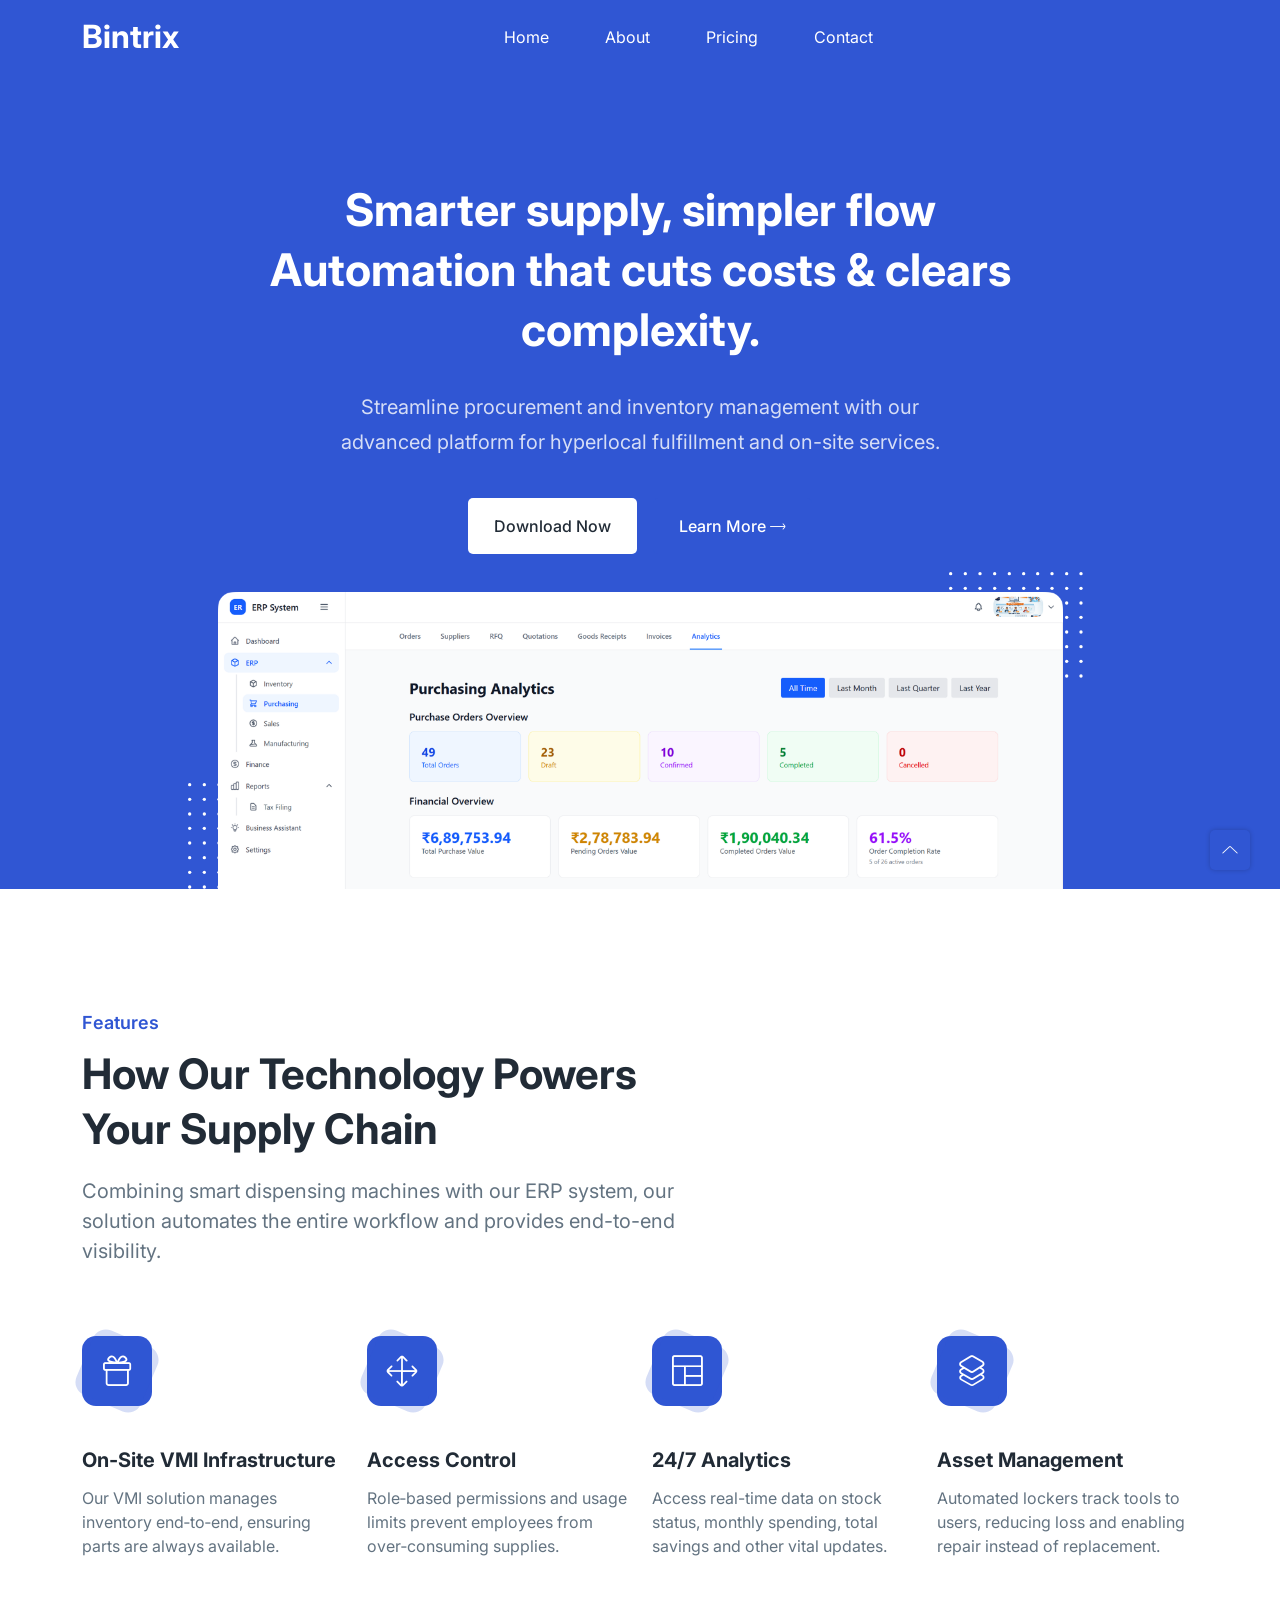
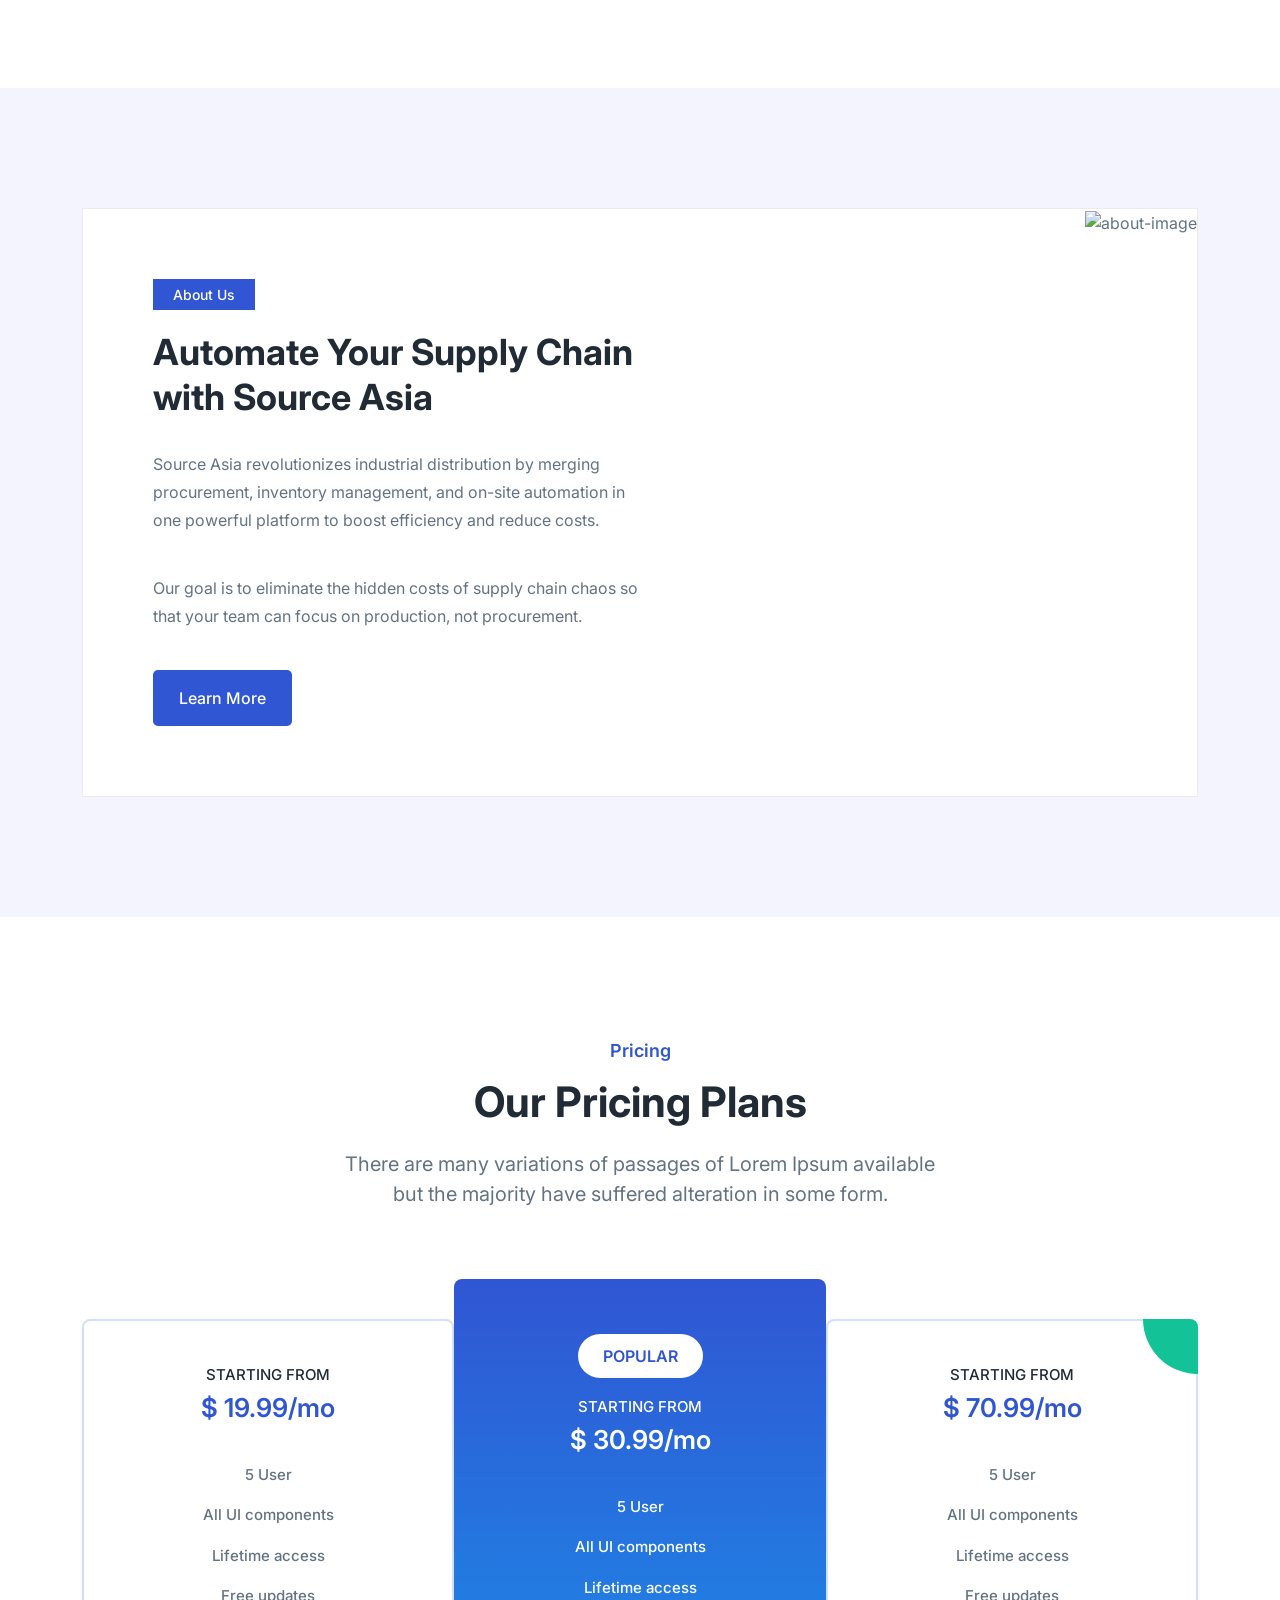
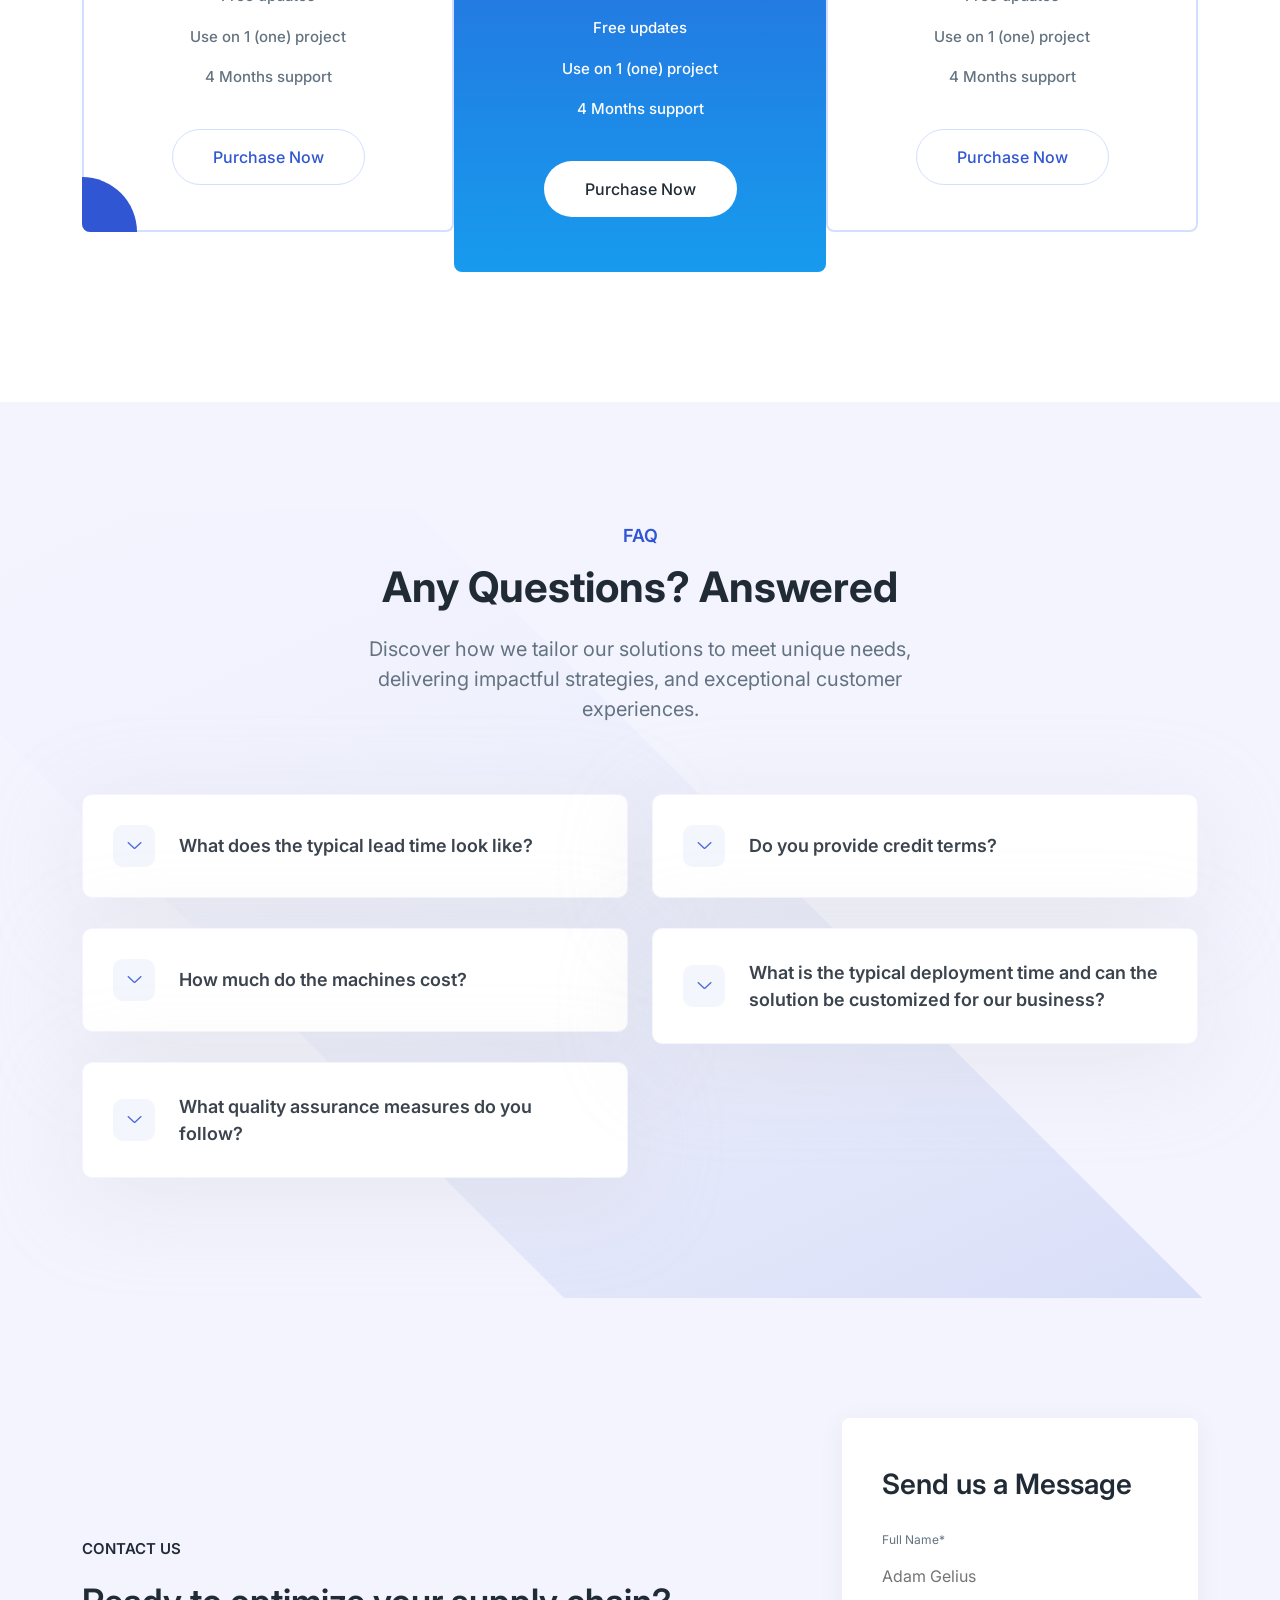
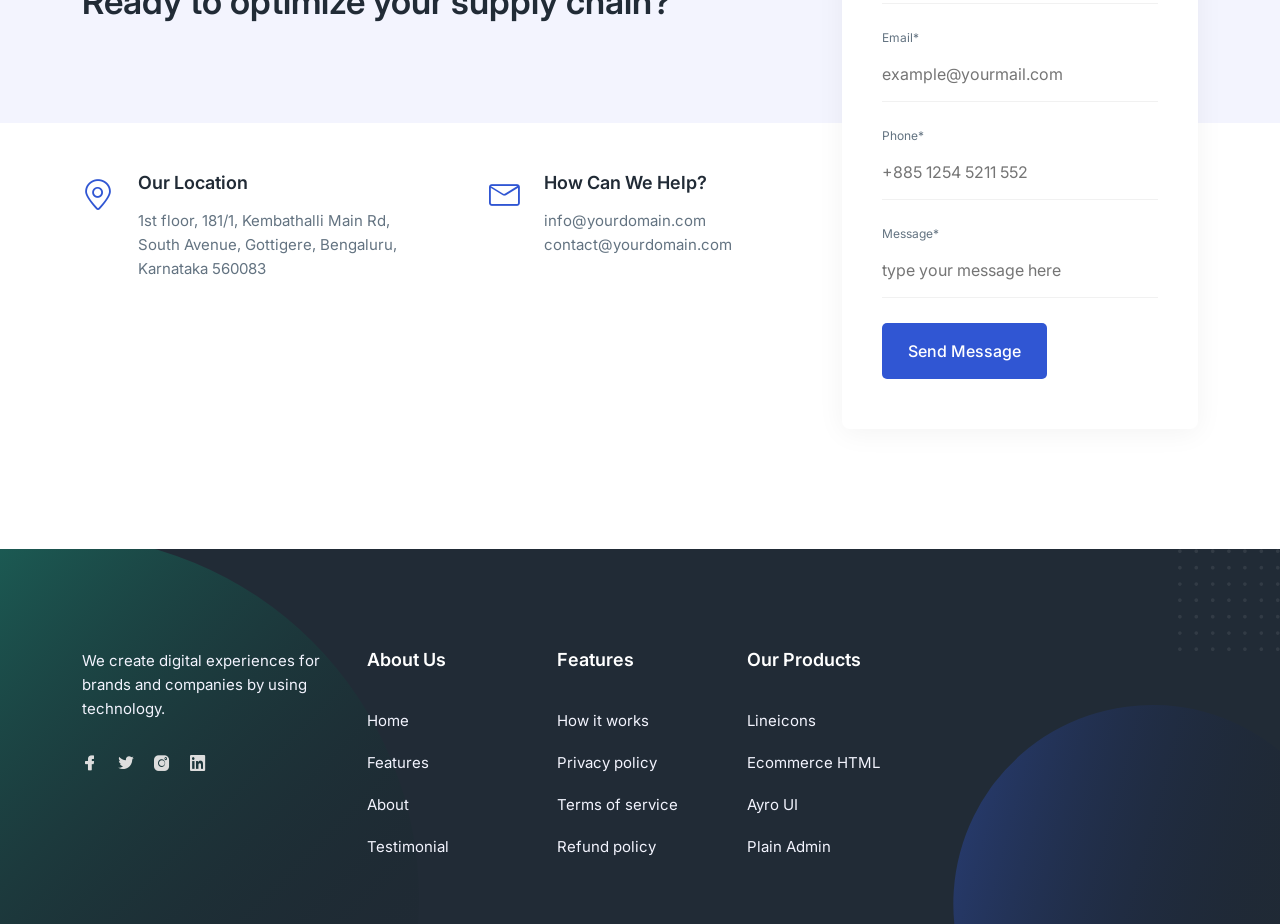
==== index.html @ ea7673f4 "update index.js" ====
<!-- =========

	Template Name: Play
	Author: UIdeck
	Author URI: https://uideck.com/
	Support: https://uideck.com/support/
	Version: 1.1

========== -->

<!DOCTYPE html>
<html lang="en">
  <head>
    <meta charset="UTF-8" />
    <meta name="viewport" content="width=device-width, initial-scale=1.0" />
    <title>Bintrix</title>

    <!-- Primary Meta Tags -->
<meta name="title" content="Bintrix - ERP solution">
<meta name="description" content="source asia ERP solution">

<!-- Open Graph / Facebook -->
<!-- <meta property="og:type" content="website">
<meta property="og:url" content="https://uideck.com/play/">
<meta property="og:title" content="Play - Free Open Source HTML Bootstrap Template by UIdeck">
<meta property="og:description" content="Play - Free Open Source HTML Bootstrap Template by UIdeck Team">
<meta property="og:image" content="https://uideck.com/wp-content/uploads/2021/09/play-meta-bs.jpg"> -->

<!-- Twitter -->
<!-- <meta property="twitter:card" content="summary_large_image">
<meta property="twitter:url" content="https://uideck.com/play/">
<meta property="twitter:title" content="Play - Free Open Source HTML Bootstrap Template by UIdeck">
<meta property="twitter:description" content="Play - Free Open Source HTML Bootstrap Template by UIdeck Team">
<meta property="twitter:image" content="https://uideck.com/wp-content/uploads/2021/09/play-meta-bs.jpg"> -->

    <!--====== Favicon Icon ======-->
    <link
      rel="shortcut icon"
      href="assets/images/favicon.svg"
      type="image/svg"
    />

    <!-- ===== All CSS files ===== -->
    <link rel="stylesheet" href="assets/css/bootstrap.min.css" />
    <link rel="stylesheet" href="assets/css/animate.css" />
    <link rel="stylesheet" href="assets/css/lineicons.css" />
    <link rel="stylesheet" href="assets/css/ud-styles.css" />
  </head>
  <body>
    <!-- ====== Header Start ====== -->
    <header class="ud-header">
      <div class="container">
        <div class="row">
          <div class="col-lg-12">
            <nav class="navbar navbar-expand-lg">
              <!-- <a class="navbar-brand" href="index.html"> -->
                <!-- <img src="assets/images/logo/logo.svg" alt="Logo" /> -->
                 <p class="" style="color:white; font-weight: bolder; font-size:xx-large;">
                   Bintrix
                 </p>
              <!-- </a> -->
              <button class="navbar-toggler">
                <span class="toggler-icon"> </span>
                <span class="toggler-icon"> </span>
                <span class="toggler-icon"> </span>
              </button>

              <div class="navbar-collapse">
                <ul id="nav" class="navbar-nav mx-auto">
                  <li class="nav-item">
                    <a class="ud-menu-scroll" href="#home">Home</a>
                  </li>

                  <li class="nav-item">
                    <a class="ud-menu-scroll" href="#about">About</a>
                  </li>
                  <li class="nav-item">
                    <a class="ud-menu-scroll" href="#pricing">Pricing</a>
                  </li>
                  <!-- <li class="nav-item">
                    <a class="ud-menu-scroll" href="#team">Team</a>
                  </li> -->
                  <li class="nav-item">
                    <a class="ud-menu-scroll" href="#contact">Contact</a>
                  </li>
                  <!-- <li class="nav-item nav-item-has-children">
                    <a href="javascript:void(0)"> Pages </a>
                    <ul class="ud-submenu">
                      <li class="ud-submenu-item">
                        <a href="about.html" class="ud-submenu-link">
                          About Page
                        </a>
                      </li>
                      <li class="ud-submenu-item">
                        <a href="pricing.html" class="ud-submenu-link">
                          Pricing Page
                        </a>
                      </li>
                      <li class="ud-submenu-item">
                        <a href="contact.html" class="ud-submenu-link">
                          Contact Page
                        </a>
                      </li>
                      <li class="ud-submenu-item">
                        <a href="blog.html" class="ud-submenu-link">
                          Blog Grid Page
                        </a>
                      </li>
                      <li class="ud-submenu-item">
                        <a href="blog-details.html" class="ud-submenu-link">
                          Blog Details Page
                        </a>
                      </li>
                      <li class="ud-submenu-item">
                        <a href="login.html" class="ud-submenu-link">
                          Sign In Page
                        </a>
                      </li>
                      <li class="ud-submenu-item">
                        <a href="404.html" class="ud-submenu-link">404 Page</a>
                      </li>
                    </ul>
                  </li> -->
                </ul>
              </div>

              <!-- <div class="navbar-btn d-none d-sm-inline-block">
                <a href="login.html" class="ud-main-btn ud-login-btn">
                  Sign In
                </a>
                <a class="ud-main-btn ud-white-btn" href="javascript:void(0)">
                  Sign Up
                </a>
              </div> -->
            </nav>
          </div>
        </div>
      </div>
    </header>
    <!-- ====== Header End ====== -->

    <!-- ====== Hero Start ====== -->
    <section class="ud-hero" id="home">
      <div class="container">
        <div class="row">
          <div class="col-lg-12">
            <div class="ud-hero-content wow fadeInUp" data-wow-delay=".2s">
              <h1 class="ud-hero-title">
                Smarter supply, simpler flow
Automation that cuts costs & clears complexity.
              </h1>
              <p class="ud-hero-desc">
                Streamline procurement and inventory management with  our advanced platform for hyperlocal fulfillment and on-site services.
              </p>
              <ul class="ud-hero-buttons">
                <li>
                  <a href="https://links.uideck.com/play-bootstrap-download" rel="nofollow noopener" target="_blank" class="ud-main-btn ud-white-btn">
                    Download Now
                  </a>
                </li>
                <li>
                  <a href="https://github.com/uideck/play-bootstrap" rel="nofollow noopener" target="_blank" class="ud-main-btn ud-link-btn">
                    Learn More <i class="lni lni-arrow-right"></i>
                  </a>
                </li>
              </ul>
            </div>
            <!-- <div
              class="ud-hero-brands-wrapper wow fadeInUp"
              data-wow-delay=".3s"
            >
              <img src="assets/images/hero/brand.svg" alt="brand" />
            </div> -->
            <div class="ud-hero-image wow fadeInUp" data-wow-delay=".25s">
              <img src="assets/images/hero/erp-hero.png" alt="hero-image" />
              <img
                src="assets/images/hero/dotted-shape.svg"
                alt="shape"
                class="shape shape-1"
              />
              <img
                src="assets/images/hero/dotted-shape.svg"
                alt="shape"
                class="shape shape-2"
              />
            </div>
          </div>
        </div>
      </div>
    </section>
    <!-- ====== Hero End ====== -->

    <!-- ====== Features Start ====== -->
    <section id="features" class="ud-features">
      <div class="container">
        <div class="row">
          <div class="col-lg-12">
            <div class="ud-section-title">
              <span>Features</span>
              <h2>How Our Technology Powers Your Supply Chain</h2>
              <p>
                Combining smart dispensing machines with our ERP system, our solution  automates the entire workflow  and provides end-to-end visibility.
              </p>
            </div>
          </div>
        </div>
        <div class="row">
          <div class="col-xl-3 col-lg-3 col-sm-6">
            <div class="ud-single-feature wow fadeInUp" data-wow-delay=".1s">
              <div class="ud-feature-icon">
                <i class="lni lni-gift"></i>
              </div>
              <div class="ud-feature-content">
                <h3 class="ud-feature-title">On-Site VMI Infrastructure  </h3>
                <p class="ud-feature-desc">
                  Our VMI solution manages inventory end‑to‑end, ensuring parts are always available.
                </p>
                <!-- <a href="javascript:void(0)" class="ud-feature-link">
                  Learn More
                </a> -->
              </div>
            </div>
          </div>
          <div class="col-xl-3 col-lg-3 col-sm-6">
            <div class="ud-single-feature wow fadeInUp" data-wow-delay=".15s">
              <div class="ud-feature-icon">
                <i class="lni lni-move"></i>
              </div>
              <div class="ud-feature-content">
                <h3 class="ud-feature-title">Access Control</h3>
                <p class="ud-feature-desc">
                 Role‑based permissions and usage limits prevent employees from over‑consuming supplies.
                </p>
                <!-- <a href="javascript:void(0)" class="ud-feature-link">
                  Learn More
                </a> -->
              </div>
            </div>
          </div>
          <div class="col-xl-3 col-lg-3 col-sm-6">
            <div class="ud-single-feature wow fadeInUp" data-wow-delay=".2s">
              <div class="ud-feature-icon">
                <i class="lni lni-layout"></i>
              </div>
              <div class="ud-feature-content">
                <h3 class="ud-feature-title">24/7 Analytics</h3>
                <p class="ud-feature-desc">
                  Access real-time data on stock status, monthly spending, total savings and other vital updates.
                </p>
                <!-- <a href="javascript:void(0)" class="ud-feature-link">
                  Learn More
                </a> -->
              </div>
            </div>
          </div>
          <div class="col-xl-3 col-lg-3 col-sm-6">
            <div class="ud-single-feature wow fadeInUp" data-wow-delay=".25s">
              <div class="ud-feature-icon">
                <i class="lni lni-layers"></i>
              </div>
              <div class="ud-feature-content">
                <h3 class="ud-feature-title">Asset Management</h3>
                <p class="ud-feature-desc">
                  Automated lockers track tools to users, reducing loss and enabling repair instead of replacement.
                </p>
                <!-- <a href="javascript:void(0)" class="ud-feature-link">
                  Learn More
                </a> -->
              </div>
            </div>
          </div>
        </div>
      </div>
    </section>
    <!-- ====== Features End ====== -->

    <!-- ====== About Start ====== -->
    <section id="about" class="ud-about">
      <div class="container">
        <div class="ud-about-wrapper wow fadeInUp" data-wow-delay=".2s">
          <div class="ud-about-content-wrapper">
            <div class="ud-about-content">
              <span class="tag">About Us</span>
              <h2>Automate Your Supply Chain with Source Asia</h2>
              <p>
  Source Asia revolutionizes industrial distribution by merging procurement, inventory management, and on-site automation in one powerful platform to boost efficiency and reduce costs.
              </p>

              <p>
           Our goal is to eliminate the hidden costs of supply chain chaos so that your team can focus on production, not procurement.
              </p>
              <a href="javascript:void(0)" class="ud-main-btn">Learn More</a>
            </div>
          </div>
          <div class="ud-about-image">
            <img src="assets/images/about/about-image.svg" alt="about-image" />
          </div>
        </div>
      </div>
    </section>
    <!-- ====== About End ====== -->

    <!-- ====== Pricing Start ====== -->
    <section id="pricing" class="ud-pricing">
      <div class="container">
        <div class="row">
          <div class="col-lg-12">
            <div class="ud-section-title mx-auto text-center">
              <span>Pricing</span>
              <h2>Our Pricing Plans</h2>
              <p>
                There are many variations of passages of Lorem Ipsum available
                but the majority have suffered alteration in some form.
              </p>
            </div>
          </div>
        </div>

        <div class="row g-0 align-items-center justify-content-center">
          <div class="col-lg-4 col-md-6 col-sm-10">
            <div
              class="ud-single-pricing first-item wow fadeInUp"
              data-wow-delay=".15s"
            >
              <div class="ud-pricing-header">
                <h3>STARTING FROM</h3>
                <h4>$ 19.99/mo</h4>
              </div>
              <div class="ud-pricing-body">
                <ul>
                  <li>5 User</li>
                  <li>All UI components</li>
                  <li>Lifetime access</li>
                  <li>Free updates</li>
                  <li>Use on 1 (one) project</li>
                  <li>4 Months support</li>
                </ul>
              </div>
              <div class="ud-pricing-footer">
                <a href="javascript:void(0)" class="ud-main-btn ud-border-btn">
                  Purchase Now
                </a>
              </div>
            </div>
          </div>
          <div class="col-lg-4 col-md-6 col-sm-10">
            <div
              class="ud-single-pricing active wow fadeInUp"
              data-wow-delay=".1s"
            >
              <span class="ud-popular-tag">POPULAR</span>
              <div class="ud-pricing-header">
                <h3>STARTING FROM</h3>
                <h4>$ 30.99/mo</h4>
              </div>
              <div class="ud-pricing-body">
                <ul>
                  <li>5 User</li>
                  <li>All UI components</li>
                  <li>Lifetime access</li>
                  <li>Free updates</li>
                  <li>Use on 1 (one) project</li>
                  <li>4 Months support</li>
                </ul>
              </div>
              <div class="ud-pricing-footer">
                <a href="javascript:void(0)" class="ud-main-btn ud-white-btn">
                  Purchase Now
                </a>
              </div>
            </div>
          </div>
          <div class="col-lg-4 col-md-6 col-sm-10">
            <div
              class="ud-single-pricing last-item wow fadeInUp"
              data-wow-delay=".15s"
            >
              <div class="ud-pricing-header">
                <h3>STARTING FROM</h3>
                <h4>$ 70.99/mo</h4>
              </div>
              <div class="ud-pricing-body">
                <ul>
                  <li>5 User</li>
                  <li>All UI components</li>
                  <li>Lifetime access</li>
                  <li>Free updates</li>
                  <li>Use on 1 (one) project</li>
                  <li>4 Months support</li>
                </ul>
              </div>
              <div class="ud-pricing-footer">
                <a href="javascript:void(0)" class="ud-main-btn ud-border-btn">
                  Purchase Now
                </a>
              </div>
            </div>
          </div>
        </div>
      </div>
    </section>
    <!-- ====== Pricing End ====== -->

    <!-- ====== FAQ Start ====== -->
    <section id="faq" class="ud-faq">
      <div class="shape">
        <img src="assets/images/faq/shape.svg" alt="shape" />
      </div>
      <div class="container">
        <div class="row">
          <div class="col-lg-12">
            <div class="ud-section-title text-center mx-auto">
              <span>FAQ</span>
              <h2>Any Questions? Answered</h2>
              <p>
                Discover how we tailor our solutions to meet unique needs, delivering impactful strategies, and exceptional customer experiences.
              </p>
            </div>
          </div>
        </div>

        <div class="row">
          <div class="col-lg-6">
            <div class="ud-single-faq wow fadeInUp" data-wow-delay=".1s">
              <div class="accordion">
                <button
                  class="ud-faq-btn collapsed"
                  data-bs-toggle="collapse"
                  data-bs-target="#collapseOne"
                >
                  <span class="icon flex-shrink-0">
                    <i class="lni lni-chevron-down"></i>
                  </span>
                  <span>What does the typical lead time look like?</span>
                </button>
                <div id="collapseOne" class="accordion-collapse collapse">
                  <div class="ud-faq-body">
                    Lorem Ipsum is simply dummy text of the printing and
                    typesetting industry. Lorem Ipsum has been the industry's
                    standard dummy text ever since the 1500s, when an unknown
                    printer took a galley of type and scrambled it to make a
                    type specimen book.
                  </div>
                </div>
              </div>
            </div>
            <div class="ud-single-faq wow fadeInUp" data-wow-delay=".15s">
              <div class="accordion">
                <button
                  class="ud-faq-btn collapsed"
                  data-bs-toggle="collapse"
                  data-bs-target="#collapseTwo"
                >
                  <span class="icon flex-shrink-0">
                    <i class="lni lni-chevron-down"></i>
                  </span>
                  <span>How much do the machines cost?</span>
                </button>
                <div id="collapseTwo" class="accordion-collapse collapse">
                  <div class="ud-faq-body">
                    Lorem Ipsum is simply dummy text of the printing and
                    typesetting industry. Lorem Ipsum has been the industry's
                    standard dummy text ever since the 1500s, when an unknown
                    printer took a galley of type and scrambled it to make a
                    type specimen book.
                  </div>
                </div>
              </div>
            </div>
            <div class="ud-single-faq wow fadeInUp" data-wow-delay=".2s">
              <div class="accordion">
                <button
                  class="ud-faq-btn collapsed"
                  data-bs-toggle="collapse"
                  data-bs-target="#collapseThree"
                >
                  <span class="icon flex-shrink-0">
                    <i class="lni lni-chevron-down"></i>
                  </span>
                  <span>What quality assurance measures do you follow?</span>
                </button>
                <div id="collapseThree" class="accordion-collapse collapse">
                  <div class="ud-faq-body">
                    Lorem Ipsum is simply dummy text of the printing and
                    typesetting industry. Lorem Ipsum has been the industry's
                    standard dummy text ever since the 1500s, when an unknown
                    printer took a galley of type and scrambled it to make a
                    type specimen book.
                  </div>
                </div>
              </div>
            </div>
          </div>
          <div class="col-lg-6">
            <div class="ud-single-faq wow fadeInUp" data-wow-delay=".1s">
              <div class="accordion">
                <button
                  class="ud-faq-btn collapsed"
                  data-bs-toggle="collapse"
                  data-bs-target="#collapseFour"
                >
                  <span class="icon flex-shrink-0">
                    <i class="lni lni-chevron-down"></i>
                  </span>
                  <span>Do you provide credit terms?</span>
                </button>
                <div id="collapseFour" class="accordion-collapse collapse">
                  <div class="ud-faq-body">
                    Lorem Ipsum is simply dummy text of the printing and
                    typesetting industry. Lorem Ipsum has been the industry's
                    standard dummy text ever since the 1500s, when an unknown
                    printer took a galley of type and scrambled it to make a
                    type specimen book.
                  </div>
                </div>
              </div>
            </div>
            <div class="ud-single-faq wow fadeInUp" data-wow-delay=".15s">
              <div class="accordion">
                <button
                  class="ud-faq-btn collapsed"
                  data-bs-toggle="collapse"
                  data-bs-target="#collapseFive"
                >
                  <span class="icon flex-shrink-0">
                    <i class="lni lni-chevron-down"></i>
                  </span>
                  <span>What is the typical deployment time and can the solution be customized for our business?</span>
                </button>
                <div id="collapseFive" class="accordion-collapse collapse">
                  <div class="ud-faq-body">
                    Lorem Ipsum is simply dummy text of the printing and
                    typesetting industry. Lorem Ipsum has been the industry's
                    standard dummy text ever since the 1500s, when an unknown
                    printer took a galley of type and scrambled it to make a
                    type specimen book.
                  </div>
                </div>
              </div>
            </div>
            <!-- <div class="ud-single-faq wow fadeInUp" data-wow-delay=".2s">
              <div class="accordion">
                <button
                  class="ud-faq-btn collapsed"
                  data-bs-toggle="collapse"
                  data-bs-target="#collapseSix"
                >
                  <span class="icon flex-shrink-0">
                    <i class="lni lni-chevron-down"></i>
                  </span>
                  <span>Where and how to host this template?</span>
                </button>
                <div id="collapseSix" class="accordion-collapse collapse">
                  <div class="ud-faq-body">
                    Lorem Ipsum is simply dummy text of the printing and
                    typesetting industry. Lorem Ipsum has been the industry's
                    standard dummy text ever since the 1500s, when an unknown
                    printer took a galley of type and scrambled it to make a
                    type specimen book.
                  </div>
                </div>
              </div>
            </div> -->
          </div>
        </div>
      </div>
    </section>
    <!-- ====== FAQ End ====== -->

    <!-- ====== Testimonials Start ====== -->
    <!-- <section id="testimonials" class="ud-testimonials">
      <div class="container">
        <div class="row">
          <div class="col-lg-12">
            <div class="ud-section-title mx-auto text-center">
              <span>Testimonials</span>
              <h2>What our Customers Says</h2>
              <p>
                There are many variations of passages of Lorem Ipsum available
                but the majority have suffered alteration in some form.
              </p>
            </div>
          </div>
        </div>

        <div class="row">
          <div class="col-lg-4 col-md-6">
            <div
              class="ud-single-testimonial wow fadeInUp"
              data-wow-delay=".1s"
            >
              <div class="ud-testimonial-ratings">
                <i class="lni lni-star-filled"></i>
                <i class="lni lni-star-filled"></i>
                <i class="lni lni-star-filled"></i>
                <i class="lni lni-star-filled"></i>
                <i class="lni lni-star-filled"></i>
              </div>
              <div class="ud-testimonial-content">
                <p>
                  “Our members are so impressed. It's intuitive. It's clean.
                  It's distraction free. If you're building a community.
                </p>
              </div>
              <div class="ud-testimonial-info">
                <div class="ud-testimonial-image">
                  <img
                    src="assets/images/testimonials/author-01.png"
                    alt="author"
                  />
                </div>
                <div class="ud-testimonial-meta">
                  <h4>Sabo Masties</h4>
                  <p>Founder @UIdeck</p>
                </div>
              </div>
            </div>
          </div>
          <div class="col-lg-4 col-md-6">
            <div
              class="ud-single-testimonial wow fadeInUp"
              data-wow-delay=".15s"
            >
              <div class="ud-testimonial-ratings">
                <i class="lni lni-star-filled"></i>
                <i class="lni lni-star-filled"></i>
                <i class="lni lni-star-filled"></i>
                <i class="lni lni-star-filled"></i>
                <i class="lni lni-star-filled"></i>
              </div>
              <div class="ud-testimonial-content">
                <p>
                  “Our members are so impressed. It's intuitive. It's clean.
                  It's distraction free. If you're building a community.
                </p>
              </div>
              <div class="ud-testimonial-info">
                <div class="ud-testimonial-image">
                  <img
                    src="assets/images/testimonials/author-02.png"
                    alt="author"
                  />
                </div>
                <div class="ud-testimonial-meta">
                  <h4>Margin Gesmu</h4>
                  <p>Founder @Lineicons</p>
                </div>
              </div>
            </div>
          </div>
          <div class="col-lg-4 col-md-6">
            <div
              class="ud-single-testimonial wow fadeInUp"
              data-wow-delay=".2s"
            >
              <div class="ud-testimonial-ratings">
                <i class="lni lni-star-filled"></i>
                <i class="lni lni-star-filled"></i>
                <i class="lni lni-star-filled"></i>
                <i class="lni lni-star-filled"></i>
                <i class="lni lni-star-filled"></i>
              </div>
              <div class="ud-testimonial-content">
                <p>
                  “Our members are so impressed. It's intuitive. It's clean.
                  It's distraction free. If you're building a community.
                </p>
              </div>
              <div class="ud-testimonial-info">
                <div class="ud-testimonial-image">
                  <img
                    src="assets/images/testimonials/author-03.png"
                    alt="author"
                  />
                </div>
                <div class="ud-testimonial-meta">
                  <h4>William Smith</h4>
                  <p>Founder @GrayGrids</p>
                </div>
              </div>
            </div>
          </div>
        </div>
        <div class="row">
          <div class="col-lg-12">
            <div class="ud-brands wow fadeInUp" data-wow-delay=".2s">
              <div class="ud-title">
                <h6>Trusted and Used by</h6>
              </div>
              <div class="ud-brands-logo">
                <div class="ud-single-logo">
                  <img src="assets/images/brands/ayroui.svg" alt="ayroui" />
                </div>
                <div class="ud-single-logo">
                  <img src="assets/images/brands/uideck.svg" alt="uideck" />
                </div>
                <div class="ud-single-logo">
                  <img
                    src="assets/images/brands/graygrids.svg"
                    alt="graygrids"
                  />
                </div>
                <div class="ud-single-logo">
                  <img
                    src="assets/images/brands/lineicons.svg"
                    alt="lineicons"
                  />
                </div>
                <div class="ud-single-logo">
                  <img
                    src="assets/images/brands/ecommerce-html.svg"
                    alt="ecommerce-html"
                  />
                </div>
              </div>
            </div>
          </div>
        </div>
      </div>
    </section> -->
    <!-- ====== Testimonials End ====== -->

    <!-- ====== Team Start ====== -->
    <!-- <section id="team" class="ud-team">
      <div class="container">
        <div class="row">
          <div class="col-lg-12">
            <div class="ud-section-title mx-auto text-center">
              <span>Our Team</span>
              <h2>Meet The Team</h2>
              <p>
                There are many variations of passages of Lorem Ipsum available
                but the majority have suffered alteration in some form.
              </p>
            </div>
          </div>
        </div>

        <div class="row">
          <div class="col-xl-3 col-lg-3 col-sm-6">
            <div class="ud-single-team wow fadeInUp" data-wow-delay=".1s">
              <div class="ud-team-image-wrapper">
                <div class="ud-team-image">
                  <img src="assets/images/team/team-01.png" alt="team" />
                </div>

                <img
                  src="assets/images/team/dotted-shape.svg"
                  alt="shape"
                  class="shape shape-1"
                />
                <img
                  src="assets/images/team/shape-2.svg"
                  alt="shape"
                  class="shape shape-2"
                />
              </div>
              <div class="ud-team-info">
                <h5>Adveen Desuza</h5>
                <h6>UI Designer</h6>
              </div>
              <ul class="ud-team-socials">
                <li>
                  <a href="https://twitter.com/MusharofChy">
                    <i class="lni lni-facebook-filled"></i>
                  </a>
                </li>
                <li>
                  <a href="https://twitter.com/MusharofChy">
                    <i class="lni lni-twitter-filled"></i>
                  </a>
                </li>
                <li>
                  <a href="https://twitter.com/MusharofChy">
                    <i class="lni lni-instagram-filled"></i>
                  </a>
                </li>
              </ul>
            </div>
          </div>
          <div class="col-xl-3 col-lg-3 col-sm-6">
            <div class="ud-single-team wow fadeInUp" data-wow-delay=".15s">
              <div class="ud-team-image-wrapper">
                <div class="ud-team-image">
                  <img src="assets/images/team/team-02.png" alt="team" />
                </div>

                <img
                  src="assets/images/team/dotted-shape.svg"
                  alt="shape"
                  class="shape shape-1"
                />
                <img
                  src="assets/images/team/shape-2.svg"
                  alt="shape"
                  class="shape shape-2"
                />
              </div>
              <div class="ud-team-info">
                <h5>Jezmin uniya</h5>
                <h6>Product Designer</h6>
              </div>
              <ul class="ud-team-socials">
                <li>
                  <a href="https://twitter.com/MusharofChy">
                    <i class="lni lni-facebook-filled"></i>
                  </a>
                </li>
                <li>
                  <a href="https://twitter.com/MusharofChy">
                    <i class="lni lni-twitter-filled"></i>
                  </a>
                </li>
                <li>
                  <a href="https://twitter.com/MusharofChy">
                    <i class="lni lni-instagram-filled"></i>
                  </a>
                </li>
              </ul>
            </div>
          </div>
          <div class="col-xl-3 col-lg-3 col-sm-6">
            <div class="ud-single-team wow fadeInUp" data-wow-delay=".2s">
              <div class="ud-team-image-wrapper">
                <div class="ud-team-image">
                  <img src="assets/images/team/team-03.png" alt="team" />
                </div>

                <img
                  src="assets/images/team/dotted-shape.svg"
                  alt="shape"
                  class="shape shape-1"
                />
                <img
                  src="assets/images/team/shape-2.svg"
                  alt="shape"
                  class="shape shape-2"
                />
              </div>
              <div class="ud-team-info">
                <h5>Andrieo Gloree</h5>
                <h6>App Developer</h6>
              </div>
              <ul class="ud-team-socials">
                <li>
                  <a href="https://twitter.com/MusharofChy">
                    <i class="lni lni-facebook-filled"></i>
                  </a>
                </li>
                <li>
                  <a href="https://twitter.com/MusharofChy">
                    <i class="lni lni-twitter-filled"></i>
                  </a>
                </li>
                <li>
                  <a href="https://twitter.com/MusharofChy">
                    <i class="lni lni-instagram-filled"></i>
                  </a>
                </li>
              </ul>
            </div>
          </div>
          <div class="col-xl-3 col-lg-3 col-sm-6">
            <div class="ud-single-team wow fadeInUp" data-wow-delay=".25s">
              <div class="ud-team-image-wrapper">
                <div class="ud-team-image">
                  <img src="assets/images/team/team-04.png" alt="team" />
                </div>

                <img
                  src="assets/images/team/dotted-shape.svg"
                  alt="shape"
                  class="shape shape-1"
                />
                <img
                  src="assets/images/team/shape-2.svg"
                  alt="shape"
                  class="shape shape-2"
                />
              </div>
              <div class="ud-team-info">
                <h5>Jackie Sanders</h5>
                <h6>Content Writer</h6>
              </div>
              <ul class="ud-team-socials">
                <li>
                  <a href="https://twitter.com/MusharofChy">
                    <i class="lni lni-facebook-filled"></i>
                  </a>
                </li>
                <li>
                  <a href="https://twitter.com/MusharofChy">
                    <i class="lni lni-twitter-filled"></i>
                  </a>
                </li>
                <li>
                  <a href="https://twitter.com/MusharofChy">
                    <i class="lni lni-instagram-filled"></i>
                  </a>
                </li>
              </ul>
            </div>
          </div>
        </div>
      </div>
    </section> -->
    <!-- ====== Team End ====== -->

    <!-- ====== Contact Start ====== -->
    <section id="contact" class="ud-contact">
      <div class="container">
        <div class="row align-items-center">
          <div class="col-xl-8 col-lg-7">
            <div class="ud-contact-content-wrapper">
              <div class="ud-contact-title">
                <span>CONTACT US</span>
                <h2>
                  Ready to optimize your supply chain?
                </h2>
              </div>
              <div class="ud-contact-info-wrapper">
                <div class="ud-single-info">
                  <div class="ud-info-icon">
                    <i class="lni lni-map-marker"></i>
                  </div>
                  <div class="ud-info-meta">
                    <h5>Our Location</h5>
                    <p>1st floor, 181/1, Kembathalli Main Rd, South Avenue, Gottigere, Bengaluru, Karnataka 560083</p>
                  </div>
                </div>
                <div class="ud-single-info">
                  <div class="ud-info-icon">
                    <i class="lni lni-envelope"></i>
                  </div>
                  <div class="ud-info-meta">
                    <h5>How Can We Help?</h5>
                    <p>info@yourdomain.com</p>
                    <p>contact@yourdomain.com</p>
                  </div>
                </div>
              </div>
            </div>
          </div>
          <div class="col-xl-4 col-lg-5">
            <div
              class="ud-contact-form-wrapper wow fadeInUp"
              data-wow-delay=".2s"
            >
              <h3 class="ud-contact-form-title">Send us a Message</h3>
              <form class="ud-contact-form">
                <div class="ud-form-group">
                  <label for="fullName">Full Name*</label>
                  <input
                    type="text"
                    name="fullName"
                    placeholder="Adam Gelius"
                  />
                </div>
                <div class="ud-form-group">
                  <label for="email">Email*</label>
                  <input
                    type="email"
                    name="email"
                    placeholder="example@yourmail.com"
                  />
                </div>
                <div class="ud-form-group">
                  <label for="phone">Phone*</label>
                  <input
                    type="text"
                    name="phone"
                    placeholder="+885 1254 5211 552"
                  />
                </div>
                <div class="ud-form-group">
                  <label for="message">Message*</label>
                  <textarea
                    name="message"
                    rows="1"
                    placeholder="type your message here"
                  ></textarea>
                </div>
                <div class="ud-form-group mb-0">
                  <button type="submit" class="ud-main-btn">
                    Send Message
                  </button>
                </div>
              </form>
            </div>
          </div>
        </div>
      </div>
    </section>
    <!-- ====== Contact End ====== -->

    <!-- ====== Footer Start ====== -->
    <footer class="ud-footer wow fadeInUp" data-wow-delay=".15s">
      <div class="shape shape-1">
        <img src="assets/images/footer/shape-1.svg" alt="shape" />
      </div>
      <div class="shape shape-2">
        <img src="assets/images/footer/shape-2.svg" alt="shape" />
      </div>
      <div class="shape shape-3">
        <img src="assets/images/footer/shape-3.svg" alt="shape" />
      </div>
      <div class="ud-footer-widgets">
        <div class="container">
          <div class="row">
            <div class="col-xl-3 col-lg-4 col-md-6">
              <div class="ud-widget">
                <!-- <a href="index.html" class="ud-footer-logo">
                  <img src="assets/images/logo/logo.svg" alt="logo" />
                </a> -->
                <p class="ud-widget-desc">
                  We create digital experiences for brands and companies by
                  using technology.
                </p>
                <ul class="ud-widget-socials">
                  <li>
                    <a href="https://twitter.com/MusharofChy">
                      <i class="lni lni-facebook-filled"></i>
                    </a>
                  </li>
                  <li>
                    <a href="https://twitter.com/MusharofChy">
                      <i class="lni lni-twitter-filled"></i>
                    </a>
                  </li>
                  <li>
                    <a href="https://twitter.com/MusharofChy">
                      <i class="lni lni-instagram-filled"></i>
                    </a>
                  </li>
                  <li>
                    <a href="https://twitter.com/MusharofChy">
                      <i class="lni lni-linkedin-original"></i>
                    </a>
                  </li>
                </ul>
              </div>
            </div>

            <div class="col-xl-2 col-lg-2 col-md-6 col-sm-6">
              <div class="ud-widget">
                <h5 class="ud-widget-title">About Us</h5>
                <ul class="ud-widget-links">
                  <li>
                    <a href="javascript:void(0)">Home</a>
                  </li>
                  <li>
                    <a href="javascript:void(0)">Features</a>
                  </li>
                  <li>
                    <a href="javascript:void(0)">About</a>
                  </li>
                  <li>
                    <a href="javascript:void(0)">Testimonial</a>
                  </li>
                </ul>
              </div>
            </div>
            <div class="col-xl-2 col-lg-3 col-md-6 col-sm-6">
              <div class="ud-widget">
                <h5 class="ud-widget-title">Features</h5>
                <ul class="ud-widget-links">
                  <li>
                    <a href="javascript:void(0)">How it works</a>
                  </li>
                  <li>
                    <a href="javascript:void(0)">Privacy policy</a>
                  </li>
                  <li>
                    <a href="javascript:void(0)">Terms of service</a>
                  </li>
                  <li>
                    <a href="javascript:void(0)">Refund policy</a>
                  </li>
                </ul>
              </div>
            </div>
            <div class="col-xl-2 col-lg-3 col-md-6 col-sm-6">
              <div class="ud-widget">
                <h5 class="ud-widget-title">Our Products</h5>
                <ul class="ud-widget-links">
                  <li>
                    <a
                      href="https://lineicons.com/"
                      rel="nofollow noopner"
                      target="_blank"
                      >Lineicons
                    </a>
                  </li>
                  <li>
                    <a
                      href="https://ecommercehtml.com/"
                      rel="nofollow noopner"
                      target="_blank"
                      >Ecommerce HTML</a
                    >
                  </li>
                  <li>
                    <a
                      href="https://ayroui.com/"
                      rel="nofollow noopner"
                      target="_blank"
                      >Ayro UI</a
                    >
                  </li>
                  <li>
                    <a
                      href="https://graygrids.com/"
                      rel="nofollow noopner"
                      target="_blank"
                      >Plain Admin</a
                    >
                  </li>
                </ul>
              </div>
            </div>
            <!-- <div class="col-xl-3 col-lg-6 col-md-8 col-sm-10">
              <div class="ud-widget">
                <h5 class="ud-widget-title">Partners</h5>
                <ul class="ud-widget-brands">
                  <li>
                    <a
                      href="https://ayroui.com/"
                      rel="nofollow noopner"
                      target="_blank"
                    >
                      <img
                        src="assets/images/footer/brands/ayroui.svg"
                        alt="ayroui"
                      />
                    </a>
                  </li>
                  <li>
                    <a
                      href="https://ecommercehtml.com/"
                      rel="nofollow noopner"
                      target="_blank"
                    >
                      <img
                        src="assets/images/footer/brands/ecommerce-html.svg"
                        alt="ecommerce-html"
                      />
                    </a>
                  </li>
                  <li>
                    <a
                      href="https://graygrids.com/"
                      rel="nofollow noopner"
                      target="_blank"
                    >
                      <img
                        src="assets/images/footer/brands/graygrids.svg"
                        alt="graygrids"
                      />
                    </a>
                  </li>
                  <li>
                    <a
                      href="https://lineicons.com/"
                      rel="nofollow noopner"
                      target="_blank"
                    >
                      <img
                        src="assets/images/footer/brands/lineicons.svg"
                        alt="lineicons"
                      />
                    </a>
                  </li>
                  <li>
                    <a
                      href="https://uideck.com/"
                      rel="nofollow noopner"
                      target="_blank"
                    >
                      <img
                        src="assets/images/footer/brands/uideck.svg"
                        alt="uideck"
                      />
                    </a>
                  </li>
                  <li>
                    <a
                      href="https://tailwindtemplates.co/"
                      rel="nofollow noopner"
                      target="_blank"
                    >
                      <img
                        src="assets/images/footer/brands/tailwindtemplates.svg"
                        alt="tailwindtemplates"
                      />
                    </a>
                  </li>
                </ul>
              </div>
            </div> -->
          </div>
        </div>
      </div>
      <!-- <div class="ud-footer-bottom">
        <div class="container">
          <div class="row">
            <div class="col-md-8">
              <ul class="ud-footer-bottom-left">
                <li>
                  <a href="javascript:void(0)">Privacy policy</a>
                </li>
                <li>
                  <a href="javascript:void(0)">Support policy</a>
                </li>
                <li>
                  <a href="javascript:void(0)">Terms of service</a>
                </li>
              </ul>
            </div>
            <div class="col-md-4">
              <p class="ud-footer-bottom-right">
                Designed and Developed by
                <a href="https://uideck.com" rel="nofollow">UIdeck</a>
              </p>
            </div>
          </div>
        </div>
      </div> -->
    </footer>
    <!-- ====== Footer End ====== -->

    <!-- ====== Back To Top Start ====== -->
    <a href="javascript:void(0)" class="back-to-top">
      <i class="lni lni-chevron-up"> </i>
    </a>
    <!-- ====== Back To Top End ====== -->

    <!-- ====== All Javascript Files ====== -->
    <script src="assets/js/bootstrap.bundle.min.js"></script>
    <script src="assets/js/wow.min.js"></script>
    <script src="assets/js/main.js"></script>
    <script>
      // ==== for menu scroll
      const pageLink = document.querySelectorAll(".ud-menu-scroll");

      pageLink.forEach((elem) => {
        elem.addEventListener("click", (e) => {
          e.preventDefault();
          document.querySelector(elem.getAttribute("href")).scrollIntoView({
            behavior: "smooth",
            offsetTop: 1 - 60,
          });
        });
      });

      // section menu active
      function onScroll(event) {
        const sections = document.querySelectorAll(".ud-menu-scroll");
        const scrollPos =
          window.pageYOffset ||
          document.documentElement.scrollTop ||
          document.body.scrollTop;

        for (let i = 0; i < sections.length; i++) {
          const currLink = sections[i];
          const val = currLink.getAttribute("href");
          const refElement = document.querySelector(val);
          const scrollTopMinus = scrollPos + 73;
          if (
            refElement.offsetTop <= scrollTopMinus &&
            refElement.offsetTop + refElement.offsetHeight > scrollTopMinus
          ) {
            document
              .querySelector(".ud-menu-scroll")
              .classList.remove("active");
            currLink.classList.add("active");
          } else {
            currLink.classList.remove("active");
          }
        }
      }

      window.document.addEventListener("scroll", onScroll);
    </script>
  </body>
</html>
---- assets/css/ud-styles.css ----
/* =======

	Template Name: Play Bootstrap
	Author: UIdeck
	Author URI: https://uideck.com/
	Support: https://github.com/uideck/
	Version: 1.0

======== */
/*===========================
  COMMON css 
===========================*/
@import url("https://fonts.googleapis.com/css2?family=Inter:wght@200;300;400;500;600;700;800;900&display=swap");
:root {
  --font: "Inter", sans-serif;
  --body-color: #637381;
  --heading-color: #212b36;
  --primary-color: #3056d3;
  --white: #ffffff;
}

body {
  font-family: var(--font);
  font-weight: normal;
  font-style: normal;
  color: var(--body-color);
  overflow-x: hidden;
}

* {
  margin: 0;
  padding: 0;
  -webkit-box-sizing: border-box;
  box-sizing: border-box;
}

img {
  max-width: 100%;
}

a,
button,
input,
textarea {
  -webkit-transition: all 0.3s ease-out 0s;
  transition: all 0.3s ease-out 0s;
}

a,
a:focus,
input:focus,
textarea:focus,
button:focus,
.navbar-toggler:focus {
  text-decoration: none;
  outline: none;
  -webkit-box-shadow: none;
          box-shadow: none;
}

a:focus,
a:hover {
  text-decoration: none;
}

i,
span,
a {
  display: inline-block;
}

audio,
canvas,
iframe,
img,
svg,
video {
  vertical-align: middle;
}

h1,
h2,
h3,
h4,
h5,
h6 {
  font-weight: 700;
  color: var(--heading-color);
  margin: 0px;
}

h1 {
  font-size: 48px;
}

h2 {
  font-size: 36px;
}

h3 {
  font-size: 28px;
}

h4 {
  font-size: 22px;
}

h5 {
  font-size: 18px;
}

h6 {
  font-size: 16px;
}

ul,
ol {
  margin: 0px;
  padding: 0px;
  list-style-type: none;
}

p {
  font-size: 16px;
  font-weight: 400;
  line-height: 26px;
  color: var(--body-color);
  margin: 0px;
}

.bg_cover {
  background-position: center center;
  background-size: cover;
  background-repeat: no-repeat;
  width: 100%;
  height: 100%;
}

/*===== All Button Style =====*/
.ud-main-btn {
  display: inline-block;
  text-align: center;
  white-space: nowrap;
  vertical-align: middle;
  font-weight: 500;
  font-size: 16px;
  border-radius: 5px;
  padding: 15px 25px;
  border: 1px solid transparent;
  color: var(--white);
  cursor: pointer;
  z-index: 5;
  -webkit-transition: all 0.4s ease-out 0s;
  transition: all 0.4s ease-out 0s;
  background: var(--primary-color);
}

.ud-main-btn:hover {
  color: var(--white);
  background: var(--heading-color);
}

@media (max-width: 767px) {
  .container {
    padding-left: 40px;
    padding-right: 40px;
  }
}

@media only screen and (min-width: 576px) and (max-width: 767px) {
  .container {
    padding-left: 20px;
    padding-right: 20px;
  }
}

.back-to-top {
  width: 40px;
  height: 40px;
  line-height: 40px;
  background: var(--primary-color);
  -webkit-box-shadow: 0px 0px 5px rgba(0, 0, 0, 0.2);
          box-shadow: 0px 0px 5px rgba(0, 0, 0, 0.2);
  text-align: center;
  -webkit-box-pack: center;
      -ms-flex-pack: center;
          justify-content: center;
  -webkit-box-align: center;
      -ms-flex-align: center;
          align-items: center;
  border-radius: 5px;
  position: fixed;
  right: 30px;
  bottom: 30px;
  z-index: 99;
  color: var(--white);
}

.back-to-top:hover {
  color: var(--white);
  background: var(--heading-color);
}

/* ===== Header CSS ===== */
.ud-header {
  position: absolute;
  top: 0;
  left: 0;
  width: 100%;
  z-index: 99;
  -webkit-transition: all 0.3s ease-out 0s;
  transition: all 0.3s ease-out 0s;
}

.sticky {
  position: fixed;
  z-index: 99;
  background-color: rgba(255, 255, 255, 0.8);
  -webkit-backdrop-filter: blur(5px);
          backdrop-filter: blur(5px);
  -webkit-box-shadow: inset 0 -1px 0 0 rgba(0, 0, 0, 0.1);
  box-shadow: inset 0 -1px 0 0 rgba(0, 0, 0, 0.1);
  -webkit-transition: all 0.3s ease-out 0s;
  transition: all 0.3s ease-out 0s;
}

.sticky .navbar {
  padding: 0;
}

.navbar {
  padding: 0px 0;
  border-radius: 5px;
  position: relative;
  -webkit-transition: all 0.3s ease-out 0s;
  transition: all 0.3s ease-out 0s;
}

.navbar-brand {
  padding: 0;
}

@media only screen and (min-width: 768px) and (max-width: 991px), (max-width: 767px) {
  .navbar-brand {
    padding: 5px 0px;
  }
}

.navbar-brand img {
  max-width: 160px;
}

.navbar-toggler {
  padding: 0;
}

.navbar-toggler .toggler-icon {
  width: 30px;
  height: 2px;
  background-color: var(--white);
  display: block;
  margin: 5px 0;
  position: relative;
  -webkit-transition: all 0.3s ease-out 0s;
  transition: all 0.3s ease-out 0s;
}

.navbar-toggler.active .toggler-icon:nth-of-type(1) {
  -webkit-transform: rotate(45deg);
  transform: rotate(45deg);
  top: 7px;
}

.navbar-toggler.active .toggler-icon:nth-of-type(2) {
  opacity: 0;
}

.navbar-toggler.active .toggler-icon:nth-of-type(3) {
  -webkit-transform: rotate(135deg);
  transform: rotate(135deg);
  top: -7px;
}

@media only screen and (min-width: 768px) and (max-width: 991px), (max-width: 767px) {
  .navbar-collapse {
    position: absolute;
    top: 100%;
    right: 0;
    max-width: 300px;
    width: 100%;
    background-color: var(--white);
    z-index: 9;
    -webkit-box-shadow: 0px 15px 20px 0px rgba(0, 0, 0, 0.1);
    box-shadow: 0px 15px 20px 0px rgba(0, 0, 0, 0.1);
    padding: 0px;
    display: none;
    border-radius: 5px;
  }
  .navbar-collapse.show {
    display: block;
  }
}

@media only screen and (min-width: 768px) and (max-width: 991px), (max-width: 767px) {
  .navbar-nav {
    padding: 20px 30px;
  }
}

.navbar-nav .nav-item {
  position: relative;
  padding: 0px 20px;
}

@media only screen and (min-width: 992px) and (max-width: 1199px) {
  .navbar-nav .nav-item {
    padding: 0px 12px;
  }
}

@media only screen and (min-width: 768px) and (max-width: 991px), (max-width: 767px) {
  .navbar-nav .nav-item {
    padding: 0px;
  }
}

.navbar-nav .nav-item > a {
  font-size: 16px;
  font-weight: 400;
  color: var(--white);
  -webkit-transition: all 0.3s ease-out 0s;
  transition: all 0.3s ease-out 0s;
  padding: 25px 8px;
  position: relative;
}

@media only screen and (min-width: 768px) and (max-width: 991px), (max-width: 767px) {
  .navbar-nav .nav-item > a {
    display: block;
    padding: 8px 0;
    color: var(--heading-color);
  }
}

.navbar-nav .nav-item > a:hover, .navbar-nav .nav-item > a.active {
  color: var(--white);
  opacity: 0.5;
}

@media only screen and (min-width: 768px) and (max-width: 991px), (max-width: 767px) {
  .navbar-nav .nav-item > a:hover, .navbar-nav .nav-item > a.active {
    color: var(--primary-color);
    opacity: 1;
  }
}

.navbar-nav .nav-item .ud-submenu {
  position: absolute;
  width: 250px;
  background: var(--white);
  top: 110%;
  padding: 20px 30px;
  -webkit-box-shadow: 0 15px 44px rgba(140, 140, 140, 0.18);
          box-shadow: 0 15px 44px rgba(140, 140, 140, 0.18);
  border-radius: 5px;
  opacity: 0;
  visibility: hidden;
  -webkit-transition: all 0.3s ease-out 0s;
  transition: all 0.3s ease-out 0s;
}

@media only screen and (min-width: 768px) and (max-width: 991px), (max-width: 767px) {
  .navbar-nav .nav-item .ud-submenu {
    position: static;
    -webkit-box-shadow: none;
            box-shadow: none;
    width: 100%;
    padding: 0px;
    opacity: 1;
    visibility: visible;
    display: none;
  }
}

.navbar-nav .nav-item .ud-submenu.show {
  display: block;
}

.navbar-nav .nav-item .ud-submenu .ud-submenu-link {
  padding: 7px 0;
  color: var(--heading-color);
  font-size: 14px;
}

.navbar-nav .nav-item .ud-submenu .ud-submenu-link:hover {
  color: var(--primary-color);
}

.navbar-nav .nav-item:hover > a {
  color: var(--white);
  opacity: 0.5;
}

@media only screen and (min-width: 768px) and (max-width: 991px), (max-width: 767px) {
  .navbar-nav .nav-item:hover > a {
    color: var(--primary-color);
    opacity: 1;
  }
}

.navbar-nav .nav-item:hover > .ud-submenu {
  opacity: 1;
  visibility: visible;
  top: 100%;
}

.navbar-nav .nav-item.nav-item-has-children > a {
  position: relative;
}

.navbar-nav .nav-item.nav-item-has-children > a::after {
  content: "";
  -webkit-box-sizing: border-box;
          box-sizing: border-box;
  position: absolute;
  width: 10px;
  height: 10px;
  border-bottom: 2px solid;
  border-right: 2px solid;
  -webkit-transform: rotate(45deg) translateY(-50%);
          transform: rotate(45deg) translateY(-50%);
  right: -15px;
  top: 50%;
  margin-top: -2px;
}

@media only screen and (min-width: 768px) and (max-width: 991px), (max-width: 767px) {
  .navbar-nav .nav-item.nav-item-has-children > a::after {
    right: 5px;
  }
}

@media only screen and (min-width: 768px) and (max-width: 991px), (max-width: 767px) {
  .navbar-btn {
    position: absolute;
    top: 50%;
    right: 50px;
    -webkit-transform: translateY(-50%);
    transform: translateY(-50%);
  }
}

.navbar-btn .ud-main-btn {
  padding: 8px 16px;
  background: transparent;
}

.navbar-btn .ud-login-btn:hover {
  opacity: 0.5;
}

.navbar-btn .ud-white-btn {
  background: rgba(255, 255, 255, 0.2);
}

.navbar-btn .ud-white-btn:hover {
  background: white;
  color: var(--heading-color);
}

.sticky .navbar-toggler .toggler-icon {
  background-color: var(--heading-color);
}

.sticky .navbar-nav .nav-item:hover > a {
  color: var(--primary-color);
  opacity: 1;
}

.sticky .navbar-nav .nav-item a {
  color: var(--heading-color);
}

.sticky .navbar-nav .nav-item a.active, .sticky .navbar-nav .nav-item a:hover {
  color: var(--primary-color);
  opacity: 1;
}

.sticky .navbar-btn .ud-main-btn.ud-login-btn {
  color: var(--heading-color);
}

.sticky .navbar-btn .ud-main-btn.ud-login-btn:hover {
  color: var(--primary-color);
  opacity: 1;
}

.sticky .navbar-btn .ud-white-btn {
  background: var(--primary-color);
  color: var(--white);
}

.sticky .navbar-btn .ud-white-btn:hover {
  background: var(--heading-color);
}

/* ===== Hero CSS ===== */
.ud-hero {
  background: var(--primary-color);
  padding-top: 180px;
}

@media only screen and (min-width: 768px) and (max-width: 991px) {
  .ud-hero {
    padding-top: 160px;
  }
}

@media (max-width: 767px) {
  .ud-hero {
    padding-top: 130px;
  }
}

.ud-hero-content {
  max-width: 780px;
  margin: auto;
  margin-bottom: 30px;
}

.ud-hero-content .ud-hero-title {
  color: var(--white);
  font-weight: 700;
  font-size: 45px;
  line-height: 60px;
  text-align: center;
  margin-bottom: 30px;
}

@media only screen and (min-width: 768px) and (max-width: 991px) {
  .ud-hero-content .ud-hero-title {
    font-size: 38px;
    line-height: 50px;
  }
}

@media (max-width: 767px) {
  .ud-hero-content .ud-hero-title {
    font-size: 26px;
    line-height: 38px;
  }
}

.ud-hero-content .ud-hero-desc {
  font-weight: normal;
  font-size: 20px;
  line-height: 35px;
  text-align: center;
  color: var(--white);
  opacity: 0.8;
  max-width: 600px;
  margin: auto;
  margin-bottom: 30px;
}

@media (max-width: 767px) {
  .ud-hero-content .ud-hero-desc {
    font-size: 16px;
    line-height: 30px;
  }
}

.ud-hero-buttons {
  display: -webkit-box;
  display: -ms-flexbox;
  display: flex;
  -webkit-box-align: center;
      -ms-flex-align: center;
          align-items: center;
  -webkit-box-pack: center;
      -ms-flex-pack: center;
          justify-content: center;
}

.ud-hero-buttons .ud-main-btn {
  margin: 8px;
}

@media (max-width: 767px) {
  .ud-hero-buttons .ud-main-btn {
    margin: 5px;
  }
}

@media (max-width: 767px) {
  .ud-hero-buttons .ud-main-btn {
    padding: 12px 16px;
  }
}

.ud-hero-buttons .ud-white-btn {
  background: var(--white);
  color: var(--heading-color);
}

.ud-hero-buttons .ud-white-btn:hover {
  -webkit-box-shadow: 0px 0px 25px rgba(0, 0, 0, 0.2);
          box-shadow: 0px 0px 25px rgba(0, 0, 0, 0.2);
  background: #fefefe;
  color: var(--primary-color);
}

.ud-hero-buttons .ud-link-btn:hover {
  color: var(--white);
  background: transparent;
  opacity: 0.5;
}

.ud-hero-brands-wrapper {
  text-align: center;
  margin-bottom: 40px;
}

.ud-hero-brands-wrapper img {
  -webkit-transition: all 0.3s;
  transition: all 0.3s;
  opacity: 0.5;
  max-width: 250px;
}

.ud-hero-brands-wrapper img:hover {
  opacity: 1;
}

.ud-hero-image {
  max-width: 845px;
  margin: auto;
  text-align: center;
  position: relative;
  z-index: 1;
}

.ud-hero-image img {
  max-width: 100%;
  text-align: center;
}

.ud-hero-image .shape {
  position: absolute;
  z-index: -1;
}

.ud-hero-image .shape.shape-1 {
  bottom: 0;
  left: -30px;
}

.ud-hero-image .shape.shape-2 {
  top: -20px;
  right: -20px;
}

/* ===== Features CSS ===== */
.ud-features {
  padding-top: 120px;
  padding-bottom: 90px;
}

@media (max-width: 767px) {
  .ud-features {
    padding-top: 80px;
    padding-bottom: 40px;
  }
}

.ud-section-title {
  max-width: 620px;
  margin-bottom: 70px;
}

.ud-section-title span {
  font-weight: 600;
  font-size: 18px;
  color: var(--primary-color);
  margin-bottom: 10px;
}

.ud-section-title h2 {
  font-weight: 700;
  font-size: 42px;
  line-height: 55px;
  text-transform: capitalize;
  color: var(--heading-color);
  margin-bottom: 20px;
}

.ud-section-title p {
  font-size: 20px;
  line-height: 30px;
}

@media (max-width: 767px) {
  .ud-section-title p {
    font-size: 16px;
    line-height: 26px;
  }
}

.ud-single-feature {
  margin-bottom: 40px;
}

.ud-single-feature:hover .ud-feature-icon::before {
  -webkit-transform: rotate(45deg);
  transform: rotate(45deg);
}

.ud-single-feature .ud-feature-icon {
  width: 70px;
  height: 70px;
  display: -webkit-box;
  display: -ms-flexbox;
  display: flex;
  -webkit-box-align: center;
      -ms-flex-align: center;
          align-items: center;
  -webkit-box-pack: center;
      -ms-flex-pack: center;
          justify-content: center;
  border-radius: 14px;
  background: var(--primary-color);
  font-size: 32px;
  color: var(--white);
  position: relative;
  z-index: 1;
  text-align: center;
  margin-bottom: 40px;
}

.ud-single-feature .ud-feature-icon::before {
  content: "";
  position: absolute;
  width: 100%;
  height: 100%;
  top: 0;
  left: 0;
  border-radius: 14px;
  background: var(--primary-color);
  opacity: 0.2;
  z-index: -1;
  -webkit-transform: rotate(23deg);
  transform: rotate(23deg);
  -webkit-transition: all 0.3s ease-out 0s;
  transition: all 0.3s ease-out 0s;
}

.ud-single-feature .ud-feature-title {
  font-weight: 700;
  font-size: 20px;
  line-height: 28px;
  margin-bottom: 12px;
}

@media only screen and (min-width: 992px) and (max-width: 1199px) {
  .ud-single-feature .ud-feature-title {
    font-size: 18px;
    line-height: 26px;
  }
}

.ud-single-feature .ud-feature-desc {
  font-size: 16px;
  line-height: 24px;
  margin-bottom: 40px;
}

.ud-single-feature .ud-feature-link {
  font-weight: 500;
  color: var(--body-color);
}

.ud-single-feature .ud-feature-link:hover {
  color: var(--primary-color);
}

/* ===== About CSS ===== */
.ud-about {
  background: #f3f4fe;
  padding: 120px 0;
}

@media (max-width: 767px) {
  .ud-about {
    padding: 80px 0;
  }
}

.ud-about-wrapper {
  background: var(--white);
  border: 1px solid rgba(0, 0, 0, 0.08);
  display: -webkit-box;
  display: -ms-flexbox;
  display: flex;
  -webkit-box-pack: justify;
      -ms-flex-pack: justify;
          justify-content: space-between;
}

@media only screen and (min-width: 768px) and (max-width: 991px), (max-width: 767px) {
  .ud-about-wrapper {
    display: block;
  }
}

.ud-about-content-wrapper {
  padding: 70px;
}

@media (max-width: 767px) {
  .ud-about-content-wrapper {
    padding: 50px 30px;
  }
}

@media only screen and (min-width: 576px) and (max-width: 767px) {
  .ud-about-content-wrapper {
    padding: 50px;
  }
}

.ud-about-content {
  max-width: 500px;
}

.ud-about-content .tag {
  font-weight: 500;
  font-size: 14px;
  color: var(--white);
  background: var(--primary-color);
  padding: 5px 20px;
  display: inline-block;
  margin-bottom: 20px;
}

.ud-about-content h2 {
  font-weight: bold;
  font-size: 36px;
  line-height: 45px;
  margin-bottom: 30px;
}

@media (max-width: 767px) {
  .ud-about-content h2 {
    font-size: 26px;
    line-height: 38px;
  }
}

.ud-about-content p {
  font-size: 16px;
  line-height: 28px;
  margin-bottom: 40px;
}

.ud-about-content .ud-main-btn:hover {
  background: #2748b4;
  -webkit-box-shadow: 0px 0px 10px rgba(0, 0, 0, 0.3);
          box-shadow: 0px 0px 10px rgba(0, 0, 0, 0.3);
}

@media only screen and (min-width: 768px) and (max-width: 991px), (max-width: 767px) {
  .ud-about-image {
    text-align: center;
  }
}

/* ===== Pricing CSS ===== */
.ud-pricing {
  padding-top: 120px;
  padding-bottom: 90px;
}

@media (max-width: 767px) {
  .ud-pricing {
    padding-top: 80px;
    padding-bottom: 40px;
  }
}

.ud-single-pricing {
  margin-bottom: 40px;
  background: var(--white);
  border: 2px solid #d4deff;
  border-radius: 8px;
  text-align: center;
  padding: 45px 30px;
  position: relative;
}

.ud-single-pricing.active {
  background: -webkit-gradient(linear, left top, left bottom, from(#3056d3), to(#179bee));
  background: linear-gradient(180deg, #3056d3 0%, #179bee 100%);
  border: none;
  padding: 55px 30px;
}

.ud-single-pricing.active .ud-pricing-header h3,
.ud-single-pricing.active .ud-pricing-header h4 {
  color: var(--white);
}

.ud-single-pricing.active .ud-pricing-body li {
  color: var(--white);
}

.ud-single-pricing.first-item::after, .ud-single-pricing.last-item::after {
  content: "";
  position: absolute;
  width: 55px;
  height: 55px;
  z-index: 1;
}

.ud-single-pricing.first-item::after {
  background: var(--primary-color);
  left: -2px;
  bottom: -2px;
  border-radius: 0px 55px 0px 8px;
}

.ud-single-pricing.last-item::after {
  background: #13c296;
  top: -2px;
  right: -2px;
  border-radius: 0px 8px 0px 55px;
}

.ud-single-pricing .ud-popular-tag {
  display: inline-block;
  padding: 10px 25px;
  background: var(--white);
  border-radius: 30px;
  color: var(--primary-color);
  margin-bottom: 20px;
  font-weight: 600;
}

.ud-single-pricing .ud-pricing-header h3 {
  font-weight: 500;
  font-size: 15px;
  margin-bottom: 8px;
}

.ud-single-pricing .ud-pricing-header h4 {
  font-weight: 600;
  font-size: 26px;
  color: var(--primary-color);
  margin-bottom: 40px;
}

.ud-single-pricing .ud-pricing-body {
  margin-bottom: 40px;
}

.ud-single-pricing .ud-pricing-body li {
  font-weight: 500;
  font-size: 15px;
  margin-bottom: 18px;
}

.ud-single-pricing .ud-main-btn {
  border-radius: 30px;
  padding: 15px 40px;
}

.ud-single-pricing .ud-border-btn {
  border: 1px solid #d4deff;
  color: var(--primary-color);
  background: var(--white);
}

.ud-single-pricing .ud-border-btn:hover {
  color: var(--white);
  border-color: var(--primary-color);
  background: var(--primary-color);
}

.ud-single-pricing .ud-white-btn {
  background: var(--white);
  color: var(--heading-color);
}

.ud-single-pricing .ud-white-btn:hover {
  color: var(--white);
  background: var(--heading-color);
}

/* ===== FAQ CSS ===== */
.ud-faq {
  padding-top: 120px;
  padding-bottom: 90px;
  background: #f3f4fe;
  position: relative;
  z-index: 1;
}

@media (max-width: 767px) {
  .ud-faq {
    padding-top: 80px;
    padding-bottom: 50px;
  }
}

.ud-faq .shape {
  position: absolute;
  z-index: -1;
  left: 0;
  bottom: 0;
}

.ud-single-faq {
  background: var(--white);
  border: 1px solid #f3f4fe;
  -webkit-box-shadow: 0px 20px 95px rgba(201, 203, 204, 0.3);
          box-shadow: 0px 20px 95px rgba(201, 203, 204, 0.3);
  border-radius: 10px;
  margin-bottom: 30px;
}

.ud-single-faq .ud-faq-btn {
  text-align: left;
  display: -webkit-box;
  display: -ms-flexbox;
  display: flex;
  width: 100%;
  -webkit-box-align: center;
      -ms-flex-align: center;
          align-items: center;
  border: none;
  background: transparent;
  font-weight: 600;
  font-size: 18px;
  color: var(--heading-color);
  opacity: 0.88;
  padding: 30px;
}

@media only screen and (min-width: 992px) and (max-width: 1199px), (max-width: 767px) {
  .ud-single-faq .ud-faq-btn {
    padding: 15px;
  }
}

.ud-single-faq .ud-faq-btn.collapsed span.icon i {
  -webkit-transform: rotate(0deg);
  transform: rotate(0deg);
}

.ud-single-faq .ud-faq-btn span.icon {
  display: -webkit-box;
  display: -ms-flexbox;
  display: flex;
  -webkit-box-align: center;
      -ms-flex-align: center;
          align-items: center;
  -webkit-box-pack: center;
      -ms-flex-pack: center;
          justify-content: center;
  width: 42px;
  height: 42px;
  background: rgba(48, 86, 211, 0.06);
  border-radius: 10px;
  color: var(--primary-color);
  margin-right: 24px;
}

.ud-single-faq .ud-faq-btn span.icon i {
  -webkit-transform: rotate(180deg);
  transform: rotate(180deg);
  -webkit-transition: all 0.3s;
  transition: all 0.3s;
  font-size: 14px;
  font-weight: 700;
}

.ud-single-faq .ud-faq-body {
  padding: 0px 30px 40px 95px;
}

@media only screen and (min-width: 992px) and (max-width: 1199px), (max-width: 767px) {
  .ud-single-faq .ud-faq-body {
    padding: 0px 16px 20px 82px;
  }
}

/* ===== Testimonials CSS ===== */
.ud-testimonials {
  padding-top: 120px;
}

@media (max-width: 767px) {
  .ud-testimonials {
    padding-top: 80px;
  }
}

.ud-single-testimonial {
  padding: 30px;
  -webkit-box-shadow: 0px 60px 120px -20px #ebeffd;
          box-shadow: 0px 60px 120px -20px #ebeffd;
  background: var(--white);
  margin-bottom: 50px;
}

.ud-single-testimonial .ud-testimonial-ratings {
  margin-bottom: 10px;
}

.ud-single-testimonial .ud-testimonial-ratings i {
  color: #fbb040;
}

.ud-single-testimonial .ud-testimonial-content {
  margin-bottom: 25px;
}

.ud-single-testimonial .ud-testimonial-content p {
  font-size: 16px;
  line-height: 30px;
  color: #637381;
}

.ud-single-testimonial .ud-testimonial-info {
  display: -webkit-box;
  display: -ms-flexbox;
  display: flex;
  -webkit-box-align: center;
      -ms-flex-align: center;
          align-items: center;
}

.ud-single-testimonial .ud-testimonial-info .ud-testimonial-image {
  width: 50px;
  height: 50px;
  border-radius: 50%;
  overflow: hidden;
  margin-right: 20px;
}

.ud-single-testimonial .ud-testimonial-info .ud-testimonial-meta h4 {
  font-weight: 600;
  font-size: 14px;
}

.ud-single-testimonial .ud-testimonial-info .ud-testimonial-meta p {
  font-size: 12px;
  color: #969696;
}

.ud-brands .ud-title {
  margin-bottom: 30px;
}

.ud-brands .ud-title h6 {
  font-weight: normal;
  font-size: 12px;
  color: var(--body-color);
  display: inline-block;
  position: relative;
}

.ud-brands .ud-title h6::after {
  content: "";
  position: absolute;
  width: 30px;
  height: 1px;
  background: #afb2b5;
  right: -40px;
  top: 50%;
}

.ud-brands .ud-brands-logo {
  display: -webkit-box;
  display: -ms-flexbox;
  display: flex;
  -webkit-box-align: center;
      -ms-flex-align: center;
          align-items: center;
  -ms-flex-wrap: wrap;
      flex-wrap: wrap;
  margin-right: -40px;
}

.ud-brands .ud-brands-logo .ud-single-logo {
  margin-right: 40px;
  margin-bottom: 20px;
  max-width: 140px;
}

.ud-brands .ud-brands-logo .ud-single-logo:hover img {
  -webkit-filter: none;
          filter: none;
}

.ud-brands .ud-brands-logo .ud-single-logo img {
  -webkit-filter: grayscale(1);
          filter: grayscale(1);
  -webkit-transition: all 0.3s ease-out 0s;
  transition: all 0.3s ease-out 0s;
}

/* ===== Team CSS ===== */
.ud-team {
  padding-top: 120px;
  padding-bottom: 80px;
}

@media (max-width: 767px) {
  .ud-team {
    padding-top: 80px;
    padding-bottom: 40px;
  }
}

.ud-single-team {
  margin-bottom: 40px;
}

.ud-single-team .ud-team-image-wrapper {
  width: 170px;
  height: 170px;
  position: relative;
  margin: 0px auto 25px;
}

.ud-single-team .ud-team-image {
  border-radius: 50%;
}

.ud-single-team .ud-team-image img {
  width: 100%;
  border-radius: 50%;
}

.ud-single-team .shape {
  position: absolute;
  z-index: -1;
}

.ud-single-team .shape.shape-1 {
  top: 0;
  left: 0;
}

.ud-single-team .shape.shape-2 {
  bottom: 0;
  right: 0;
}

.ud-single-team .ud-team-info {
  text-align: center;
  margin-bottom: 20px;
}

.ud-single-team .ud-team-info h5 {
  font-weight: 500;
  font-size: 18px;
  text-transform: capitalize;
  margin-bottom: 10px;
}

.ud-single-team .ud-team-info h6 {
  font-weight: 500;
  font-size: 12px;
  color: var(--body-color);
}

.ud-single-team .ud-team-socials {
  display: -webkit-box;
  display: -ms-flexbox;
  display: flex;
  -webkit-box-align: center;
      -ms-flex-align: center;
          align-items: center;
  -webkit-box-pack: center;
      -ms-flex-pack: center;
          justify-content: center;
}

.ud-single-team .ud-team-socials a {
  width: 32px;
  height: 32px;
  display: -webkit-box;
  display: -ms-flexbox;
  display: flex;
  -webkit-box-align: center;
      -ms-flex-align: center;
          align-items: center;
  -webkit-box-pack: center;
      -ms-flex-pack: center;
          justify-content: center;
  margin: 0px 10px;
  color: #cdced6;
}

.ud-single-team .ud-team-socials a:hover {
  color: var(--primary-color);
}

/* ===== Contact CSS ===== */
.ud-contact {
  padding: 120px 0px;
  position: relative;
}

@media (max-width: 767px) {
  .ud-contact {
    padding: 80px 0;
  }
}

.ud-contact::after {
  content: "";
  position: absolute;
  z-index: -1;
  width: 100%;
  top: 0;
  left: 0;
  height: 50%;
  background: #f3f4fe;
}

@media only screen and (min-width: 992px) and (max-width: 1199px) {
  .ud-contact::after {
    height: 45%;
  }
}

.ud-contact-title {
  margin-bottom: 150px;
}

@media only screen and (min-width: 768px) and (max-width: 991px), (max-width: 767px) {
  .ud-contact-title {
    margin-bottom: 50px;
  }
}

.ud-contact-title span {
  color: var(--heading-color);
  font-weight: 600;
  font-size: 15px;
  margin-bottom: 20px;
}

.ud-contact-title h2 {
  font-weight: 600;
  font-size: 35px;
  line-height: 41px;
}

.ud-contact-info-wrapper {
  display: -webkit-box;
  display: -ms-flexbox;
  display: flex;
  -webkit-box-pack: justify;
      -ms-flex-pack: justify;
          justify-content: space-between;
  -ms-flex-wrap: wrap;
      flex-wrap: wrap;
}

@media only screen and (min-width: 768px) and (max-width: 991px), (max-width: 767px) {
  .ud-contact-info-wrapper {
    margin-bottom: 50px;
  }
}

.ud-contact-info-wrapper .ud-single-info {
  display: -webkit-box;
  display: -ms-flexbox;
  display: flex;
  max-width: 100%;
  width: 330px;
  margin-bottom: 30px;
}

.ud-contact-info-wrapper .ud-info-icon {
  font-size: 32px;
  color: var(--primary-color);
  margin-right: 24px;
}

.ud-contact-info-wrapper .ud-info-meta h5 {
  font-weight: 600;
  font-size: 18px;
  margin-bottom: 15px;
}

.ud-contact-info-wrapper .ud-info-meta p {
  font-size: 15px;
  line-height: 24px;
}

.ud-contact-form-wrapper {
  -webkit-box-shadow: 0px 4px 28px rgba(0, 0, 0, 0.05);
          box-shadow: 0px 4px 28px rgba(0, 0, 0, 0.05);
  border-radius: 8px;
  background: var(--white);
  padding: 60px;
}

@media (max-width: 767px) {
  .ud-contact-form-wrapper {
    padding: 40px 30px;
  }
}

@media only screen and (min-width: 1200px) and (max-width: 1399px), only screen and (min-width: 992px) and (max-width: 1199px), only screen and (min-width: 576px) and (max-width: 767px) {
  .ud-contact-form-wrapper {
    padding: 50px 40px;
  }
}

.ud-contact-form-wrapper .ud-contact-form-title {
  font-style: normal;
  font-weight: 600;
  font-size: 28px;
  margin-bottom: 30px;
}

@media (max-width: 767px) {
  .ud-contact-form-wrapper .ud-contact-form-title {
    font-size: 24px;
  }
}

.ud-contact-form-wrapper .ud-form-group {
  margin-bottom: 25px;
}

.ud-contact-form-wrapper .ud-form-group label {
  display: block;
  font-weight: normal;
  font-size: 12px;
}

.ud-contact-form-wrapper .ud-form-group input,
.ud-contact-form-wrapper .ud-form-group textarea {
  display: block;
  width: 100%;
  padding: 15px 0;
  border: none;
  outline: none;
  border-bottom: 1px solid #f1f1f1;
  resize: none;
}

.ud-contact-form-wrapper .ud-form-group input:focus,
.ud-contact-form-wrapper .ud-form-group textarea:focus {
  border-color: var(--primary-color);
}

/* ===== Footer CSS ===== */
.ud-footer {
  background: var(--heading-color);
  padding-top: 100px;
  position: relative;
  z-index: 1;
  overflow: hidden;
}

.ud-footer .shape {
  position: absolute;
  z-index: -1;
}

.ud-footer .shape.shape-1 {
  top: 0;
  left: 0;
}

.ud-footer .shape.shape-2 {
  top: 0;
  right: 0;
}

.ud-footer .shape.shape-3 {
  bottom: 0;
  right: 0;
}

.ud-widget {
  margin-bottom: 50px;
}

.ud-widget .ud-footer-logo {
  max-width: 160px;
  display: block;
  margin-bottom: 10px;
}

.ud-widget .ud-footer-logo img {
  width: 100%;
}

.ud-widget .ud-widget-desc {
  font-size: 15px;
  line-height: 24px;
  color: #f3f4fe;
  margin-bottom: 30px;
  max-width: 260px;
}

.ud-widget .ud-widget-socials {
  display: -webkit-box;
  display: -ms-flexbox;
  display: flex;
  -webkit-box-align: center;
      -ms-flex-align: center;
          align-items: center;
}

.ud-widget .ud-widget-socials a {
  font-size: 16px;
  color: #dddddd;
  margin-right: 20px;
}

.ud-widget .ud-widget-socials a:hover {
  color: var(--primary-color);
}

.ud-widget .ud-widget-title {
  font-weight: 600;
  font-size: 18px;
  margin-bottom: 35px;
  color: var(--white);
}

.ud-widget .ud-widget-links a {
  display: inline-block;
  margin-bottom: 12px;
  font-size: 15px;
  line-height: 30px;
  color: #f3f4fe;
}

.ud-widget .ud-widget-links a:hover {
  color: var(--primary-color);
  padding-left: 10px;
}

.ud-widget .ud-widget-brands {
  display: -webkit-box;
  display: -ms-flexbox;
  display: flex;
  -ms-flex-wrap: wrap;
      flex-wrap: wrap;
  -webkit-box-pack: justify;
      -ms-flex-pack: justify;
          justify-content: space-between;
}

.ud-widget .ud-widget-brands a {
  display: block;
  max-width: 120px;
  margin-bottom: 20px;
  margin-right: 20px;
}

@media only screen and (min-width: 1200px) and (max-width: 1399px) {
  .ud-widget .ud-widget-brands a {
    max-width: 100px;
  }
}

.ud-footer-bottom {
  padding: 35px 0;
  border-top: 1px solid rgba(136, 144, 164, 0.43);
}

.ud-footer-bottom .ud-footer-bottom-left {
  display: -webkit-box;
  display: -ms-flexbox;
  display: flex;
  -webkit-box-align: center;
      -ms-flex-align: center;
          align-items: center;
}

@media (max-width: 767px) {
  .ud-footer-bottom .ud-footer-bottom-left {
    -webkit-box-pack: center;
        -ms-flex-pack: center;
            justify-content: center;
  }
}

.ud-footer-bottom .ud-footer-bottom-left a {
  font-weight: normal;
  font-size: 15px;
  color: #f3f4fe;
  margin-right: 30px;
  display: inline-block;
}

@media (max-width: 767px) {
  .ud-footer-bottom .ud-footer-bottom-left a {
    margin: 0px 8px 8px;
  }
}

.ud-footer-bottom .ud-footer-bottom-left a:hover {
  color: var(--primary-color);
}

.ud-footer-bottom .ud-footer-bottom-right {
  text-align: right;
  font-weight: normal;
  font-size: 15px;
  color: #f3f4fe;
}

.ud-footer-bottom .ud-footer-bottom-right a {
  color: var(--primary-color);
}

.ud-footer-bottom .ud-footer-bottom-right a:hover {
  text-decoration: underline;
}

@media (max-width: 767px) {
  .ud-footer-bottom .ud-footer-bottom-right {
    text-align: center;
    margin-top: 10px;
  }
}

/* ====== Banner CSS ======= */
.ud-page-banner {
  padding-top: 130px;
  padding-bottom: 80px;
  background: var(--primary-color);
  background-image: url("../images/banner/banner-bg.svg");
  background-position: center;
  background-repeat: no-repeat;
  background-size: cover;
}

.ud-banner-content {
  text-align: center;
  max-width: 600px;
  margin: auto;
}

.ud-banner-content h1 {
  color: var(--white);
  font-size: 38px;
  font-weight: 600;
}

/* ====== Login CSS ====== */
.ud-login {
  padding-top: 80px;
  padding-bottom: 80px;
}

.ud-login-wrapper {
  max-width: 500px;
  margin: auto;
  background: var(--white);
  text-align: center;
  padding: 60px;
  -webkit-box-shadow: 0px 10px 35px rgba(0, 0, 0, 0.05);
          box-shadow: 0px 10px 35px rgba(0, 0, 0, 0.05);
}

.ud-login-wrapper .ud-login-logo {
  margin-bottom: 30px;
}

.ud-login-form .ud-form-group {
  margin-bottom: 25px;
}

.ud-login-form .ud-form-group input {
  width: 100%;
  border: 2px solid #dddddd;
  border-radius: 4px;
  padding: 12px 24px;
  background: #fcfdfe;
  color: var(--body-color);
}

.ud-login-form .ud-form-group input:focus {
  border-color: var(--primary-color);
}

.ud-socials-connect {
  padding-top: 10px;
  padding-bottom: 30px;
}

.ud-socials-connect p {
  font-size: 16px;
  color: var(--body-color);
  margin-bottom: 10px;
}

.ud-socials-connect ul {
  display: -webkit-box;
  display: -ms-flexbox;
  display: flex;
  -webkit-box-align: center;
      -ms-flex-align: center;
          align-items: center;
  margin-left: -10px;
  margin-right: -10px;
}

.ud-socials-connect ul li {
  width: 100%;
}

.ud-socials-connect ul li a {
  height: 45px;
  background: var(--primary-color);
  display: -webkit-box;
  display: -ms-flexbox;
  display: flex;
  -webkit-box-align: center;
      -ms-flex-align: center;
          align-items: center;
  -webkit-box-pack: center;
      -ms-flex-pack: center;
          justify-content: center;
  margin: 10px;
  border-radius: 6px;
  color: var(--white);
  font-size: 20px;
}

.ud-socials-connect ul li a.facebook {
  background: #4064ac;
}

.ud-socials-connect ul li a.facebook:hover {
  background: #315294;
}

.ud-socials-connect ul li a.twitter {
  background: #1c9cea;
}

.ud-socials-connect ul li a.twitter:hover {
  background: #0f8bd8;
}

.ud-socials-connect ul li a.google {
  background: #d64937;
}

.ud-socials-connect ul li a.google:hover {
  background: #c53b29;
}

.forget-pass {
  font-size: 16px;
  color: var(--body-color);
  margin-bottom: 8px;
}

.signup-option {
  color: var(--body-color);
  font-size: 16px;
}

.signup-option a {
  color: var(--primary-color);
}

/* ====== Blog CSS ====== */
.ud-blog-grids {
  padding-top: 120px;
  padding-bottom: 80px;
}

.ud-blog-grids.ud-related-articles {
  padding-top: 100px;
}

@media (max-width: 767px) {
  .ud-blog-grids {
    padding-top: 80px;
    padding-bottom: 40px;
  }
}

.ud-single-blog {
  margin-bottom: 40px;
}

.ud-single-blog:hover .ud-blog-image img {
  -webkit-transform: scale(1.1) rotate(3deg);
  transform: scale(1.1) rotate(3deg);
}

.ud-single-blog .ud-blog-image {
  border-radius: 4px;
  overflow: hidden;
  margin-bottom: 30px;
}

.ud-single-blog .ud-blog-image a {
  display: block;
}

.ud-single-blog .ud-blog-image img {
  width: 100%;
  -webkit-transition: all 0.3s ease-out 0s;
  transition: all 0.3s ease-out 0s;
}

.ud-single-blog .ud-blog-date {
  display: -webkit-inline-box;
  display: -ms-inline-flexbox;
  display: inline-flex;
  font-size: 12px;
  font-weight: 600;
  padding: 8px 16px;
  background: var(--primary-color);
  color: var(--white);
  border-radius: 5px;
  margin-bottom: 20px;
}

.ud-single-blog .ud-blog-title {
  font-weight: 600;
  font-size: 24px;
  line-height: 32px;
  margin-bottom: 15px;
}

@media only screen and (min-width: 992px) and (max-width: 1199px) {
  .ud-single-blog .ud-blog-title {
    font-size: 20px;
    line-height: 28px;
  }
}

.ud-single-blog .ud-blog-title a {
  color: inherit;
}

.ud-single-blog .ud-blog-title a:hover {
  color: var(--primary-color);
}

.ud-single-blog .ud-blog-desc {
  font-size: 16px;
  line-height: 28px;
}

.ud-related-articles-title {
  font-weight: 800;
  font-size: 28px;
  padding-bottom: 25px;
  position: relative;
  margin-bottom: 50px;
}

.ud-related-articles-title::after {
  content: "";
  position: absolute;
  width: 80px;
  height: 2px;
  background: var(--primary-color);
  left: 0;
  bottom: 0;
}

/* ====== Blog Details CSS ====== */
.ud-blog-details {
  padding-top: 120px;
}

@media (max-width: 767px) {
  .ud-blog-details {
    padding-top: 80px;
  }
}

.ud-blog-details-image {
  position: relative;
  border-radius: 5px;
  overflow: hidden;
  height: 500px;
}

@media (max-width: 767px) {
  .ud-blog-details-image {
    height: 300px;
  }
}

.ud-blog-details-image > img {
  position: absolute;
  left: 0;
  top: 0;
  width: 100%;
  height: 100%;
  -o-object-fit: cover;
     object-fit: cover;
  -o-object-position: center center;
     object-position: center center;
}

.ud-blog-overlay {
  position: absolute;
  top: 0;
  left: 0;
  width: 100%;
  height: 100%;
  display: -webkit-box;
  display: -ms-flexbox;
  display: flex;
  -webkit-box-align: end;
      -ms-flex-align: end;
          align-items: flex-end;
  background: -webkit-gradient(linear, left top, left bottom, color-stop(46.88%, rgba(48, 86, 211, 0)), color-stop(93.23%, rgba(13, 21, 49, 0.72)));
  background: linear-gradient(180deg, rgba(48, 86, 211, 0) 46.88%, rgba(13, 21, 49, 0.72) 93.23%);
  border-radius: 5px;
  padding: 30px;
}

.ud-blog-overlay-content {
  display: -webkit-box;
  display: -ms-flexbox;
  display: flex;
  -webkit-box-align: center;
      -ms-flex-align: center;
          align-items: center;
}

@media (max-width: 767px) {
  .ud-blog-overlay-content {
    -webkit-box-orient: vertical;
    -webkit-box-direction: normal;
        -ms-flex-direction: column;
            flex-direction: column;
    -webkit-box-align: start;
        -ms-flex-align: start;
            align-items: flex-start;
  }
}

.ud-blog-overlay-content .ud-blog-author {
  display: -webkit-box;
  display: -ms-flexbox;
  display: flex;
  -webkit-box-align: center;
      -ms-flex-align: center;
          align-items: center;
  margin-right: 40px;
}

@media (max-width: 767px) {
  .ud-blog-overlay-content .ud-blog-author {
    margin-right: 0px;
    margin-bottom: 20px;
  }
}

.ud-blog-overlay-content .ud-blog-author img {
  width: 40px;
  height: 40px;
  border-radius: 50%;
  overflow: hidden;
  margin-right: 15px;
}

.ud-blog-overlay-content .ud-blog-author span {
  font-weight: 500;
  font-size: 14px;
  line-height: 28px;
  color: #ffffff;
}

.ud-blog-overlay-content .ud-blog-author a {
  color: inherit;
}

.ud-blog-overlay-content .ud-blog-author a:hover {
  color: var(--primary-color);
}

.ud-blog-overlay-content .ud-blog-meta {
  display: -webkit-box;
  display: -ms-flexbox;
  display: flex;
  -webkit-box-align: center;
      -ms-flex-align: center;
          align-items: center;
}

.ud-blog-overlay-content .ud-blog-meta p {
  display: -webkit-box;
  display: -ms-flexbox;
  display: flex;
  -webkit-box-align: center;
      -ms-flex-align: center;
          align-items: center;
  font-weight: 500;
  font-size: 14px;
  line-height: 28px;
  color: #ffffff;
  margin-right: 30px;
}

.ud-blog-overlay-content .ud-blog-meta p:last-child {
  margin-right: 0px;
}

.ud-blog-overlay-content .ud-blog-meta p i {
  font-size: 16px;
  margin-right: 10px;
}

.ud-blog-details-content {
  padding-top: 60px;
}

@media only screen and (min-width: 1400px) and (max-width: 1920px), only screen and (min-width: 1200px) and (max-width: 1399px) {
  .ud-blog-details-content {
    padding-right: 50px;
  }
}

.ud-blog-details-title {
  font-weight: 700;
  font-size: 35px;
  line-height: 50px;
  margin-bottom: 35px;
}

@media (max-width: 767px) {
  .ud-blog-details-title {
    font-size: 26px;
    line-height: 35px;
  }
}

@media only screen and (min-width: 576px) and (max-width: 767px) {
  .ud-blog-details-title {
    font-size: 30px;
    line-height: 40px;
  }
}

.ud-blog-details-para {
  font-size: 16px;
  line-height: 28px;
  margin-bottom: 30px;
}

.ud-blog-details-subtitle {
  font-weight: 700;
  font-size: 26px;
  margin-bottom: 30px;
}

@media (max-width: 767px) {
  .ud-blog-details-subtitle {
    font-size: 22px;
    margin-bottom: 25px;
  }
}

.ud-blog-quote {
  background-image: url("../images/blog/quote-bg.svg");
  background-repeat: no-repeat;
  background-size: cover;
  padding: 40px;
  text-align: center;
  margin-bottom: 40px;
}

@media (max-width: 767px) {
  .ud-blog-quote {
    padding: 30px;
  }
}

.ud-blog-quote i {
  font-size: 40px;
  font-weight: 700;
  color: var(--primary-color);
  line-height: 1;
  margin-bottom: 20px;
}

@media (max-width: 767px) {
  .ud-blog-quote i {
    margin-bottom: 15px;
  }
}

.ud-blog-quote p {
  font-style: italic;
  font-weight: 600;
  font-size: 16px;
  line-height: 27px;
  text-align: center;
  color: var(--heading-color);
  margin-bottom: 15px;
}

@media (max-width: 767px) {
  .ud-blog-quote p {
    font-size: 14px;
    line-height: 24px;
  }
}

.ud-blog-quote h6 {
  color: var(--body-color);
  font-style: italic;
  font-weight: 500;
  font-size: 12px;
  line-height: 20px;
  text-align: center;
}

.ud-blog-details-action {
  display: -webkit-box;
  display: -ms-flexbox;
  display: flex;
  -webkit-box-align: center;
      -ms-flex-align: center;
          align-items: center;
  -webkit-box-pack: justify;
      -ms-flex-pack: justify;
          justify-content: space-between;
}

@media (max-width: 767px) {
  .ud-blog-details-action {
    -webkit-box-orient: vertical;
    -webkit-box-direction: normal;
        -ms-flex-direction: column;
            flex-direction: column;
    -webkit-box-align: start;
        -ms-flex-align: start;
            align-items: flex-start;
  }
}

.ud-blog-tags {
  display: -webkit-box;
  display: -ms-flexbox;
  display: flex;
  -webkit-box-align: center;
      -ms-flex-align: center;
          align-items: center;
}

@media (max-width: 767px) {
  .ud-blog-tags {
    margin-bottom: 20px;
  }
}

.ud-blog-tags li {
  margin-right: 14px;
}

.ud-blog-tags li:last-child {
  margin-right: 0px;
}

.ud-blog-tags a {
  padding: 8px 16px;
  font-size: 12px;
  font-weight: 500;
  color: var(--primary-color);
  background: rgba(48, 86, 211, 0.06);
  border-radius: 3px;
}

.ud-blog-tags a:hover {
  background: var(--primary-color);
  color: var(--white);
}

.ud-blog-share {
  display: -webkit-box;
  display: -ms-flexbox;
  display: flex;
  -webkit-box-align: center;
      -ms-flex-align: center;
          align-items: center;
}

.ud-blog-share h6 {
  font-weight: 500;
  font-size: 12px;
  color: var(--body-color);
  margin-right: 20px;
}

.ud-blog-share-links {
  display: -webkit-box;
  display: -ms-flexbox;
  display: flex;
  -webkit-box-align: center;
      -ms-flex-align: center;
          align-items: center;
}

.ud-blog-share-links li {
  margin-right: 14px;
}

.ud-blog-share-links li:last-child {
  margin-right: 0px;
}

.ud-blog-share-links a {
  font-size: 18px;
  width: 35px;
  height: 35px;
  display: -webkit-box;
  display: -ms-flexbox;
  display: flex;
  -webkit-box-align: center;
      -ms-flex-align: center;
          align-items: center;
  -webkit-box-pack: center;
      -ms-flex-pack: center;
          justify-content: center;
  border-radius: 50%;
  color: var(--white);
}

.ud-blog-share-links a.facebook {
  background: #4064ac;
}

.ud-blog-share-links a.facebook:hover {
  background: #315294;
}

.ud-blog-share-links a.twitter {
  background: #1c9cea;
}

.ud-blog-share-links a.twitter:hover {
  background: #0f8bd8;
}

.ud-blog-share-links a.linkedin {
  background: #007ab9;
}

.ud-blog-share-links a.linkedin:hover {
  background: #03689b;
}

.ud-blog-sidebar {
  padding-top: 60px;
}

.ud-newsletter-box {
  background: var(--primary-color);
  padding: 60px 45px;
  position: relative;
  z-index: 1;
  text-align: center;
  border-radius: 5px;
  margin-bottom: 50px;
}

@media only screen and (min-width: 992px) and (max-width: 1199px), (max-width: 767px) {
  .ud-newsletter-box {
    padding: 50px 30px;
  }
}

@media only screen and (min-width: 576px) and (max-width: 767px) {
  .ud-newsletter-box {
    padding: 60px 45px;
  }
}

.ud-newsletter-box .shape {
  position: absolute;
  z-index: -1;
}

.ud-newsletter-box .shape.shape-1 {
  top: 0;
  right: 0;
}

.ud-newsletter-box .shape.shape-2 {
  left: 0;
  bottom: 0;
}

.ud-newsletter-box .ud-newsletter-title {
  font-weight: 600;
  font-size: 25px;
  color: var(--white);
  margin-bottom: 5px;
}

@media only screen and (min-width: 992px) and (max-width: 1199px) {
  .ud-newsletter-box .ud-newsletter-title {
    font-size: 23px;
  }
}

.ud-newsletter-box p {
  font-size: 16px;
  line-height: 24px;
  color: var(--white);
}

.ud-newsletter-box .ud-newsletter-form {
  margin-top: 30px;
}

.ud-newsletter-box .ud-newsletter-form input {
  width: 100%;
  -webkit-box-shadow: 0px 4px 42px rgba(0, 0, 0, 0.01);
          box-shadow: 0px 4px 42px rgba(0, 0, 0, 0.01);
  border-radius: 5px;
  background: rgba(255, 255, 255, 0.2);
  color: var(--white);
  text-align: center;
  margin-bottom: 15px;
  border: 2px solid transparent;
  padding: 12px 20px;
}

.ud-newsletter-box .ud-newsletter-form input::-webkit-input-placeholder {
  color: var(--white);
  opacity: 1;
}

.ud-newsletter-box .ud-newsletter-form input:-ms-input-placeholder {
  color: var(--white);
  opacity: 1;
}

.ud-newsletter-box .ud-newsletter-form input::-ms-input-placeholder {
  color: var(--white);
  opacity: 1;
}

.ud-newsletter-box .ud-newsletter-form input::placeholder {
  color: var(--white);
  opacity: 1;
}

.ud-newsletter-box .ud-newsletter-form input:focus {
  border-color: var(--white);
}

.ud-newsletter-box .ud-newsletter-form .ud-main-btn {
  background: #13c296;
  -webkit-box-shadow: 0px 4px 42px rgba(0, 0, 0, 0.01);
          box-shadow: 0px 4px 42px rgba(0, 0, 0, 0.01);
  border-radius: 5px;
  width: 100%;
  margin-bottom: 24px;
}

.ud-newsletter-box .ud-newsletter-form .ud-main-btn:hover {
  background: var(--heading-color);
}

.ud-newsletter-box .ud-newsletter-form .ud-newsletter-note {
  font-weight: 500;
  font-size: 14px;
  line-height: 22px;
}

.ud-articles-box {
  margin-bottom: 50px;
}

.ud-articles-box .ud-articles-box-title {
  font-weight: 600;
  font-size: 28px;
  padding-bottom: 25px;
  position: relative;
  margin-bottom: 20px;
}

.ud-articles-box .ud-articles-box-title::after {
  content: "";
  position: absolute;
  width: 80px;
  height: 2px;
  background: var(--primary-color);
  left: 0;
  bottom: 0;
}

.ud-articles-box .ud-articles-list li {
  padding: 20px 0;
  border-bottom: 1px solid #f2f3f8;
  display: -webkit-box;
  display: -ms-flexbox;
  display: flex;
  -webkit-box-align: center;
      -ms-flex-align: center;
          align-items: center;
}

.ud-articles-box .ud-articles-list li:last-child {
  padding-bottom: 0px;
  border-bottom: 0px;
}

.ud-articles-box .ud-articles-list .ud-article-image {
  max-width: 80px;
  width: 100%;
  height: 80px;
  border-radius: 50%;
  overflow: hidden;
  margin-right: 20px;
}

@media only screen and (min-width: 992px) and (max-width: 1199px), (max-width: 767px) {
  .ud-articles-box .ud-articles-list .ud-article-image {
    max-width: 65px;
    height: 65px;
  }
}

@media only screen and (min-width: 576px) and (max-width: 767px) {
  .ud-articles-box .ud-articles-list .ud-article-image {
    max-width: 80px;
    height: 80px;
  }
}

.ud-articles-box .ud-articles-list .ud-article-image img {
  width: 100%;
}

.ud-articles-box .ud-articles-list .ud-article-title {
  font-weight: 500;
  font-size: 18px;
  line-height: 22px;
  margin-bottom: 5px;
}

@media only screen and (min-width: 992px) and (max-width: 1199px) {
  .ud-articles-box .ud-articles-list .ud-article-title {
    font-size: 16px;
  }
}

.ud-articles-box .ud-articles-list .ud-article-title a {
  color: inherit;
}

.ud-articles-box .ud-articles-list .ud-article-title a:hover {
  color: var(--primary-color);
}

.ud-articles-box .ud-articles-list .ud-article-author {
  font-size: 14px;
}

.ud-banner-ad {
  border-radius: 5px;
  overflow: hidden;
}

.ud-banner-ad a {
  display: block;
}

.ud-banner-ad img {
  width: 100%;
}

/* ====== Error 404 CSS ======= */
.ud-404 {
  padding-top: 120px;
  padding-bottom: 120px;
}

@media (max-width: 767px) {
  .ud-404 {
    padding-top: 80px;
    padding-bottom: 80px;
  }
}

.ud-404-wrapper {
  text-align: center;
  max-width: 850px;
  margin: 0px auto;
  background: var(--white);
  padding: 100px 60px;
  -webkit-box-shadow: 0px 0px 25px rgba(0, 0, 0, 0.1);
          box-shadow: 0px 0px 25px rgba(0, 0, 0, 0.1);
  border-radius: 10px;
  position: relative;
  overflow: hidden;
  z-index: 1;
}

@media (max-width: 767px) {
  .ud-404-wrapper {
    padding: 50px 30px;
  }
}

.ud-404-wrapper .shape {
  position: absolute;
  z-index: -1;
}

.ud-404-wrapper .shape.shape-1 {
  top: 0;
  left: 0;
}

.ud-404-wrapper .shape.shape-2 {
  right: 0;
  bottom: 0;
}

.ud-404-title {
  font-size: 42px;
  font-weight: 700;
  margin-bottom: 30px;
}

@media only screen and (min-width: 768px) and (max-width: 991px) {
  .ud-404-title {
    font-size: 35px;
  }
}

@media (max-width: 767px) {
  .ud-404-title {
    font-size: 30px;
  }
}

.ud-404-subtitle {
  font-size: 24px;
  font-weight: 400;
  margin-bottom: 30px;
}

@media only screen and (min-width: 768px) and (max-width: 991px) {
  .ud-404-subtitle {
    font-size: 22px;
  }
}

@media (max-width: 767px) {
  .ud-404-subtitle {
    font-size: 18px;
  }
}

.ud-404-links {
  display: -webkit-box;
  display: -ms-flexbox;
  display: flex;
  -webkit-box-align: center;
      -ms-flex-align: center;
          align-items: center;
  -webkit-box-pack: center;
      -ms-flex-pack: center;
          justify-content: center;
  -ms-flex-wrap: wrap;
      flex-wrap: wrap;
}

.ud-404-links a {
  font-size: 16px;
  font-weight: 500;
  padding: 12px 24px;
  color: var(--heading-color);
  background: rgba(48, 86, 211, 0.06);
  border-radius: 5px;
  margin: 5px 10px;
}

.ud-404-links a:hover {
  background: var(--heading-color);
  color: var(--white);
}

@media (max-width: 767px) {
  .ud-404-links a {
    margin: 5px 10px;
    font-size: 14px;
    padding: 10px 20px;
  }
}
/*# sourceMappingURL=ud-styles.css.map */
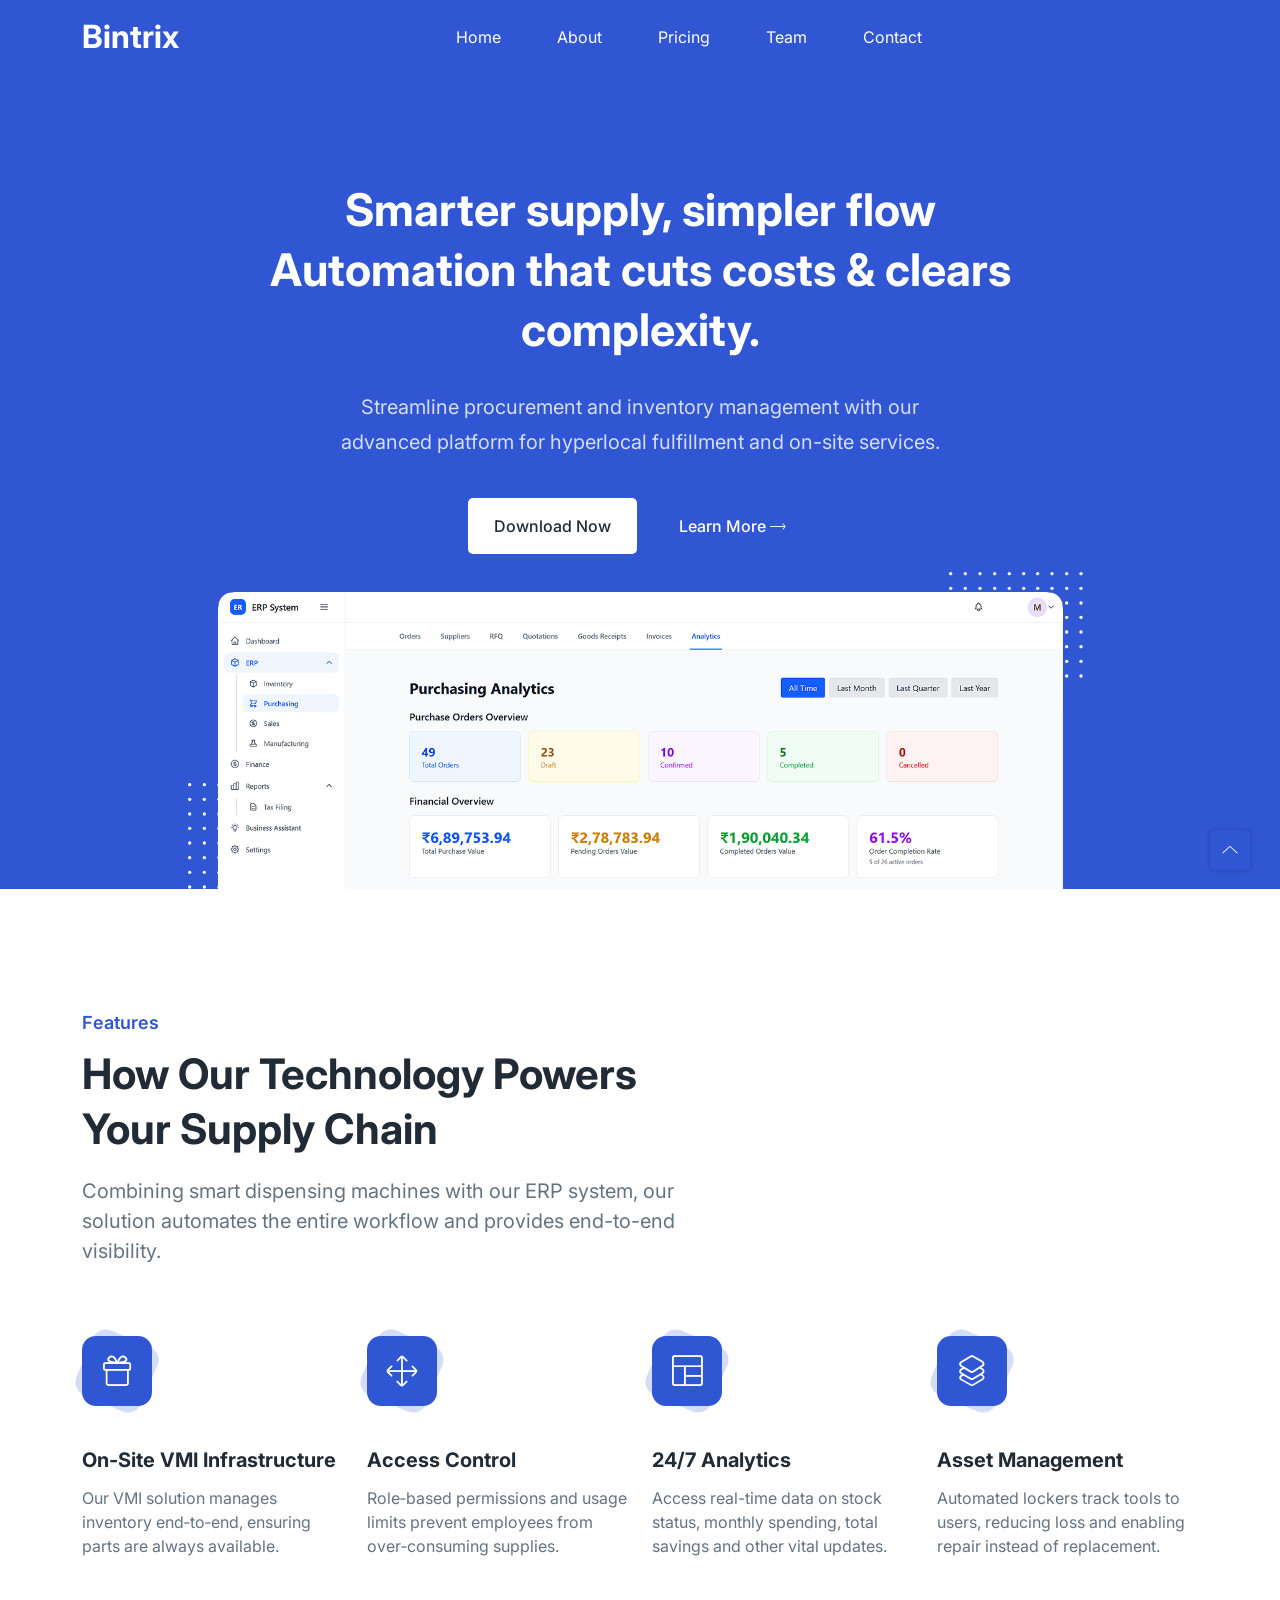
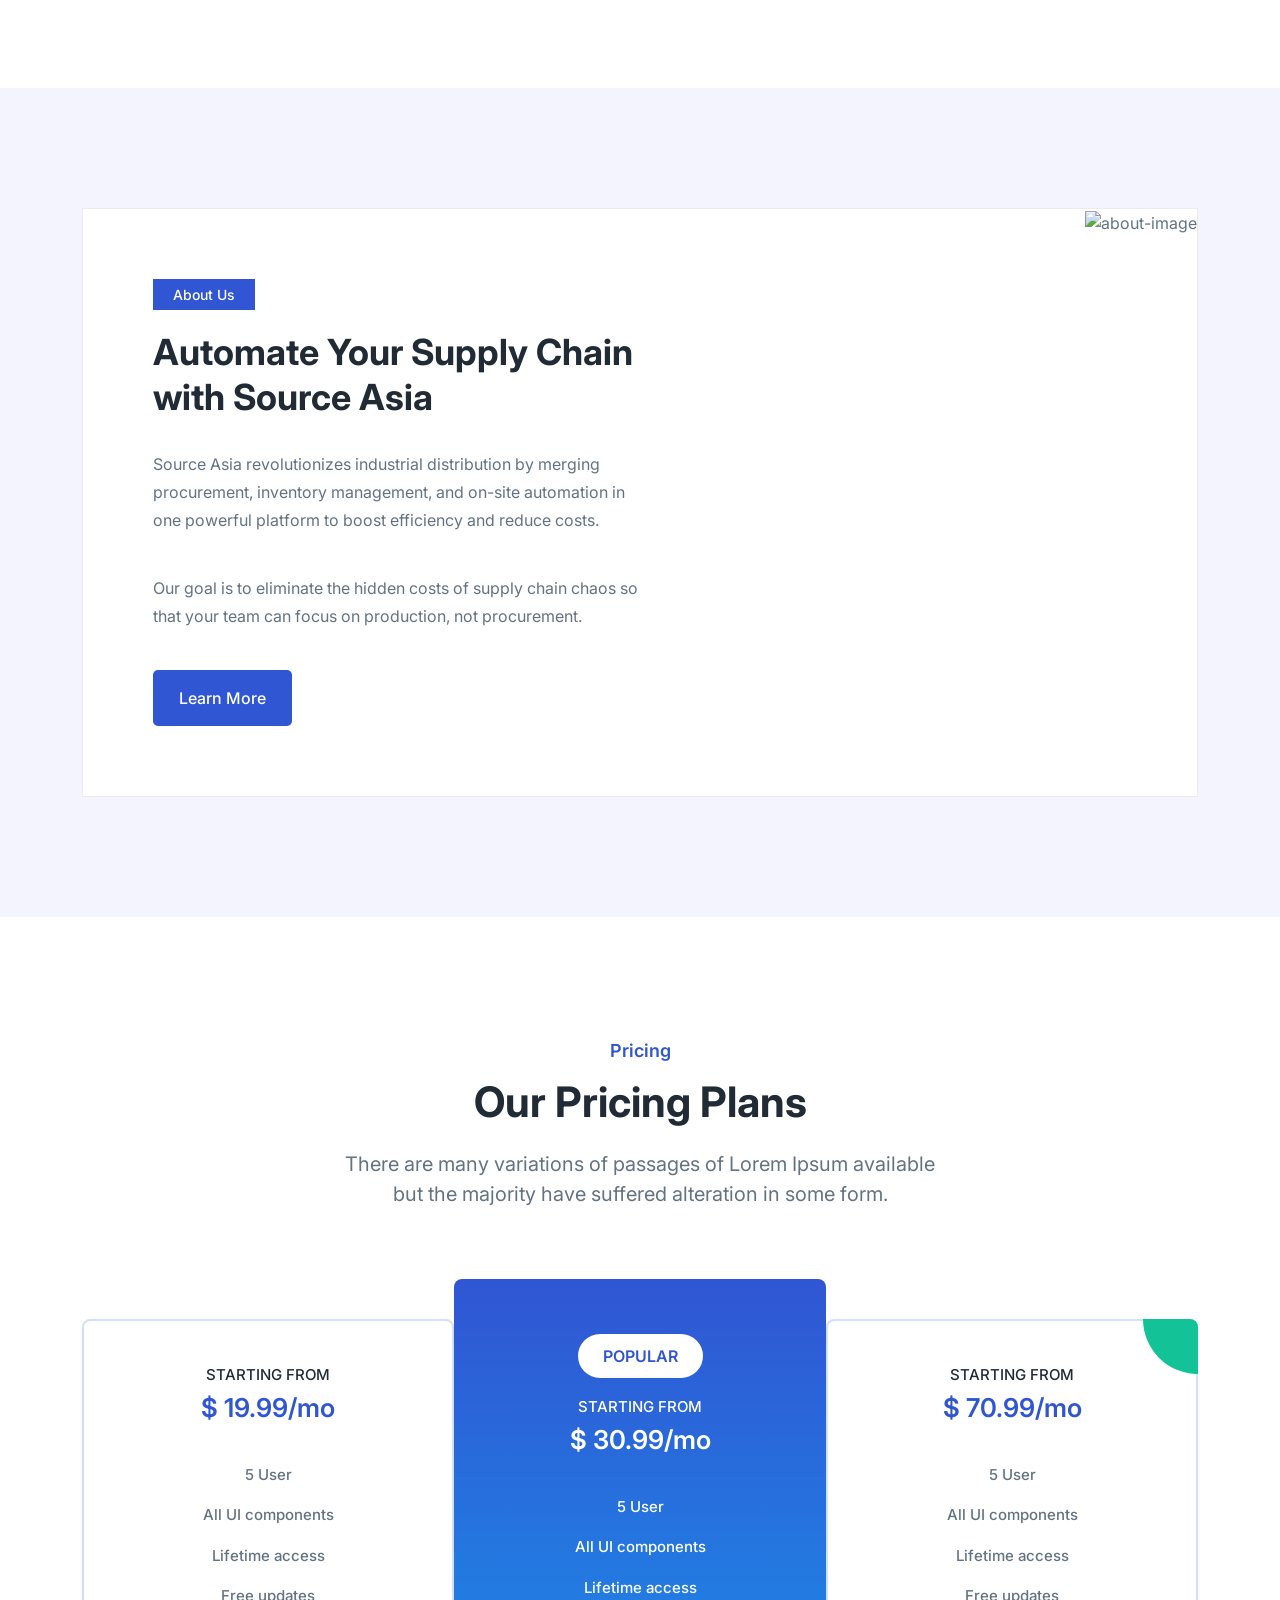
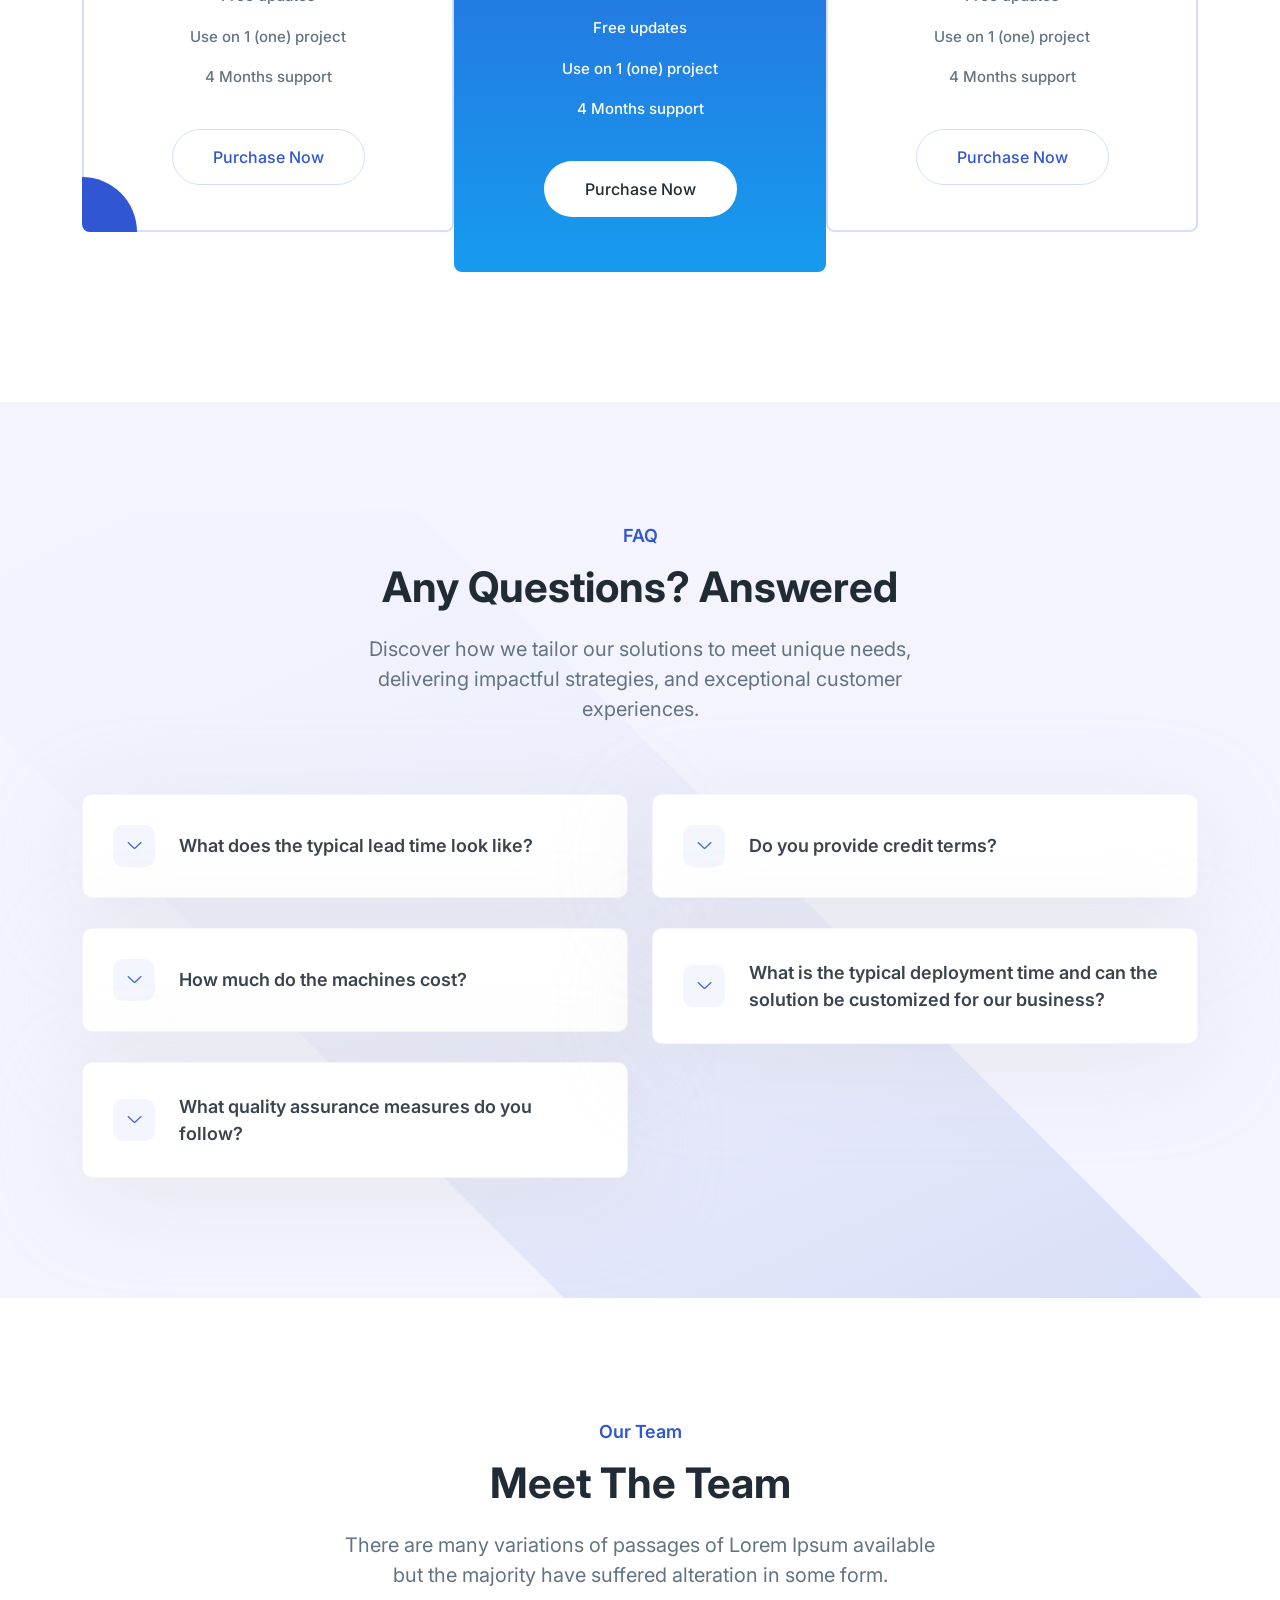
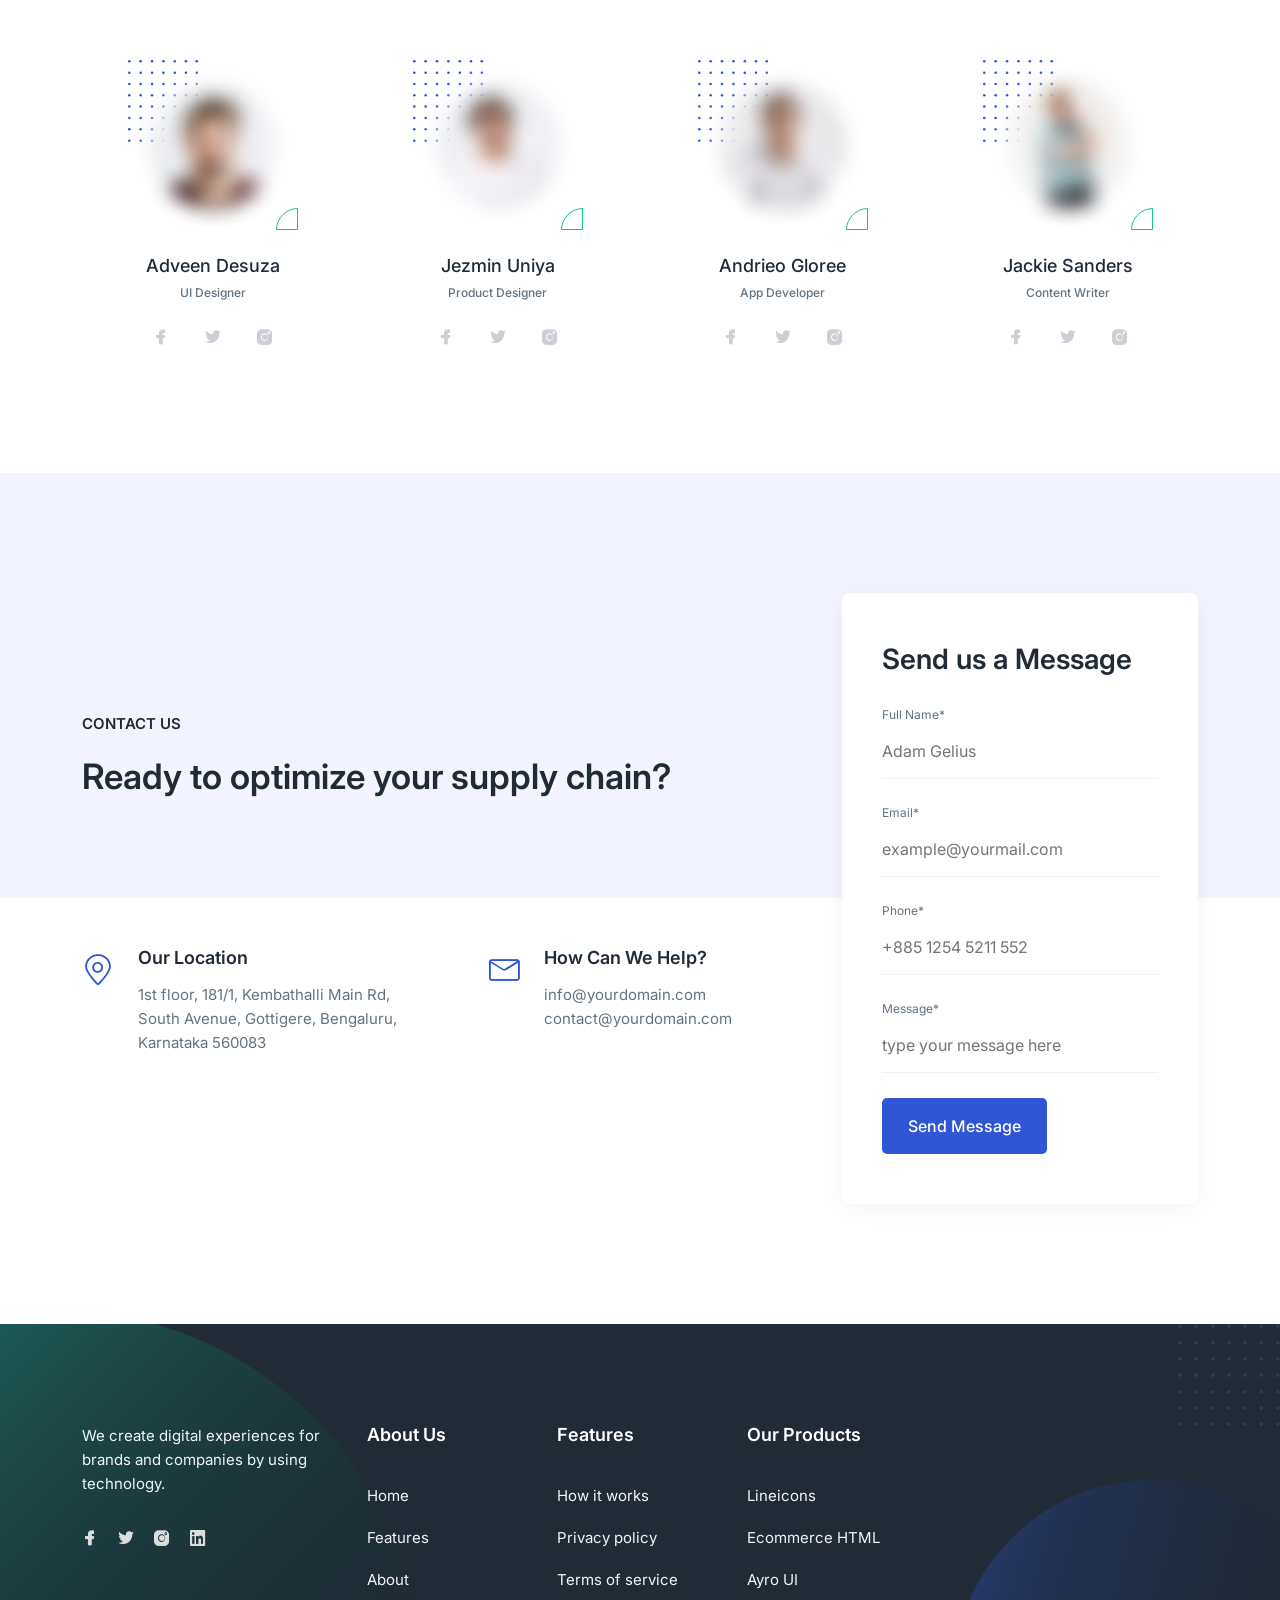
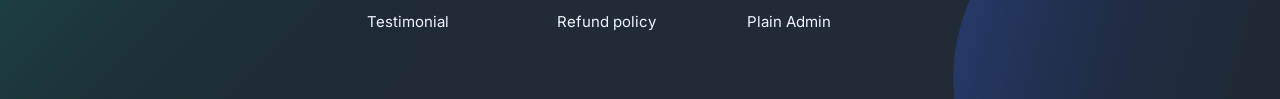
==== commit 8b0dfbc8: "add team section" ====
--- a/index.html
+++ b/index.html
@@ -77,9 +77,9 @@
                   <li class="nav-item">
                     <a class="ud-menu-scroll" href="#pricing">Pricing</a>
                   </li>
-                  <!-- <li class="nav-item">
+                  <li class="nav-item">
                     <a class="ud-menu-scroll" href="#team">Team</a>
-                  </li> -->
+                  </li>
                   <li class="nav-item">
                     <a class="ud-menu-scroll" href="#contact">Contact</a>
                   </li>
@@ -435,11 +435,7 @@
                 </button>
                 <div id="collapseOne" class="accordion-collapse collapse">
                   <div class="ud-faq-body">
-                    Lorem Ipsum is simply dummy text of the printing and
-                    typesetting industry. Lorem Ipsum has been the industry's
-                    standard dummy text ever since the 1500s, when an unknown
-                    printer took a galley of type and scrambled it to make a
-                    type specimen book.
+                    We offer an under‑24‑hour lead time guarantee here at Source Asia, ensuring your operations continue without any delays or setbacks.
                   </div>
                 </div>
               </div>
@@ -458,11 +454,7 @@
                 </button>
                 <div id="collapseTwo" class="accordion-collapse collapse">
                   <div class="ud-faq-body">
-                    Lorem Ipsum is simply dummy text of the printing and
-                    typesetting industry. Lorem Ipsum has been the industry's
-                    standard dummy text ever since the 1500s, when an unknown
-                    printer took a galley of type and scrambled it to make a
-                    type specimen book.
+                    SourceStock machines are provided free of charge as part of our solution. Clients only invest in the service and technology integration, while the machines themselves are deployed at no additional cost.
                   </div>
                 </div>
               </div>
@@ -481,11 +473,7 @@
                 </button>
                 <div id="collapseThree" class="accordion-collapse collapse">
                   <div class="ud-faq-body">
-                    Lorem Ipsum is simply dummy text of the printing and
-                    typesetting industry. Lorem Ipsum has been the industry's
-                    standard dummy text ever since the 1500s, when an unknown
-                    printer took a galley of type and scrambled it to make a
-                    type specimen book.
+                    We adhere to recognized industry certifications and enforce strict sampling and QC checks at every stage. Our processes ensure full brand compliance, so clients can trust that every product meets the highest standards of reliability and consistency.
                   </div>
                 </div>
               </div>
@@ -506,11 +494,7 @@
                 </button>
                 <div id="collapseFour" class="accordion-collapse collapse">
                   <div class="ud-faq-body">
-                    Lorem Ipsum is simply dummy text of the printing and
-                    typesetting industry. Lorem Ipsum has been the industry's
-                    standard dummy text ever since the 1500s, when an unknown
-                    printer took a galley of type and scrambled it to make a
-                    type specimen book.
+                    Yes, we offer credit cycles with flexible payment arrangements to support client needs, backed by standard compliance and reliability.
                   </div>
                 </div>
               </div>
@@ -529,11 +513,7 @@
                 </button>
                 <div id="collapseFive" class="accordion-collapse collapse">
                   <div class="ud-faq-body">
-                    Lorem Ipsum is simply dummy text of the printing and
-                    typesetting industry. Lorem Ipsum has been the industry's
-                    standard dummy text ever since the 1500s, when an unknown
-                    printer took a galley of type and scrambled it to make a
-                    type specimen book.
+                    Our solutions are implemented within 3–6 weeks, and they are fully customizable to meet your specific business requirements.
                   </div>
                 </div>
               </div>
@@ -721,7 +701,7 @@
     <!-- ====== Testimonials End ====== -->
 
     <!-- ====== Team Start ====== -->
-    <!-- <section id="team" class="ud-team">
+    <section id="team" class="ud-team">
       <div class="container">
         <div class="row">
           <div class="col-lg-12">
@@ -903,7 +883,7 @@
           </div>
         </div>
       </div>
-    </section> -->
+    </section>
     <!-- ====== Team End ====== -->
 
     <!-- ====== Contact Start ====== -->
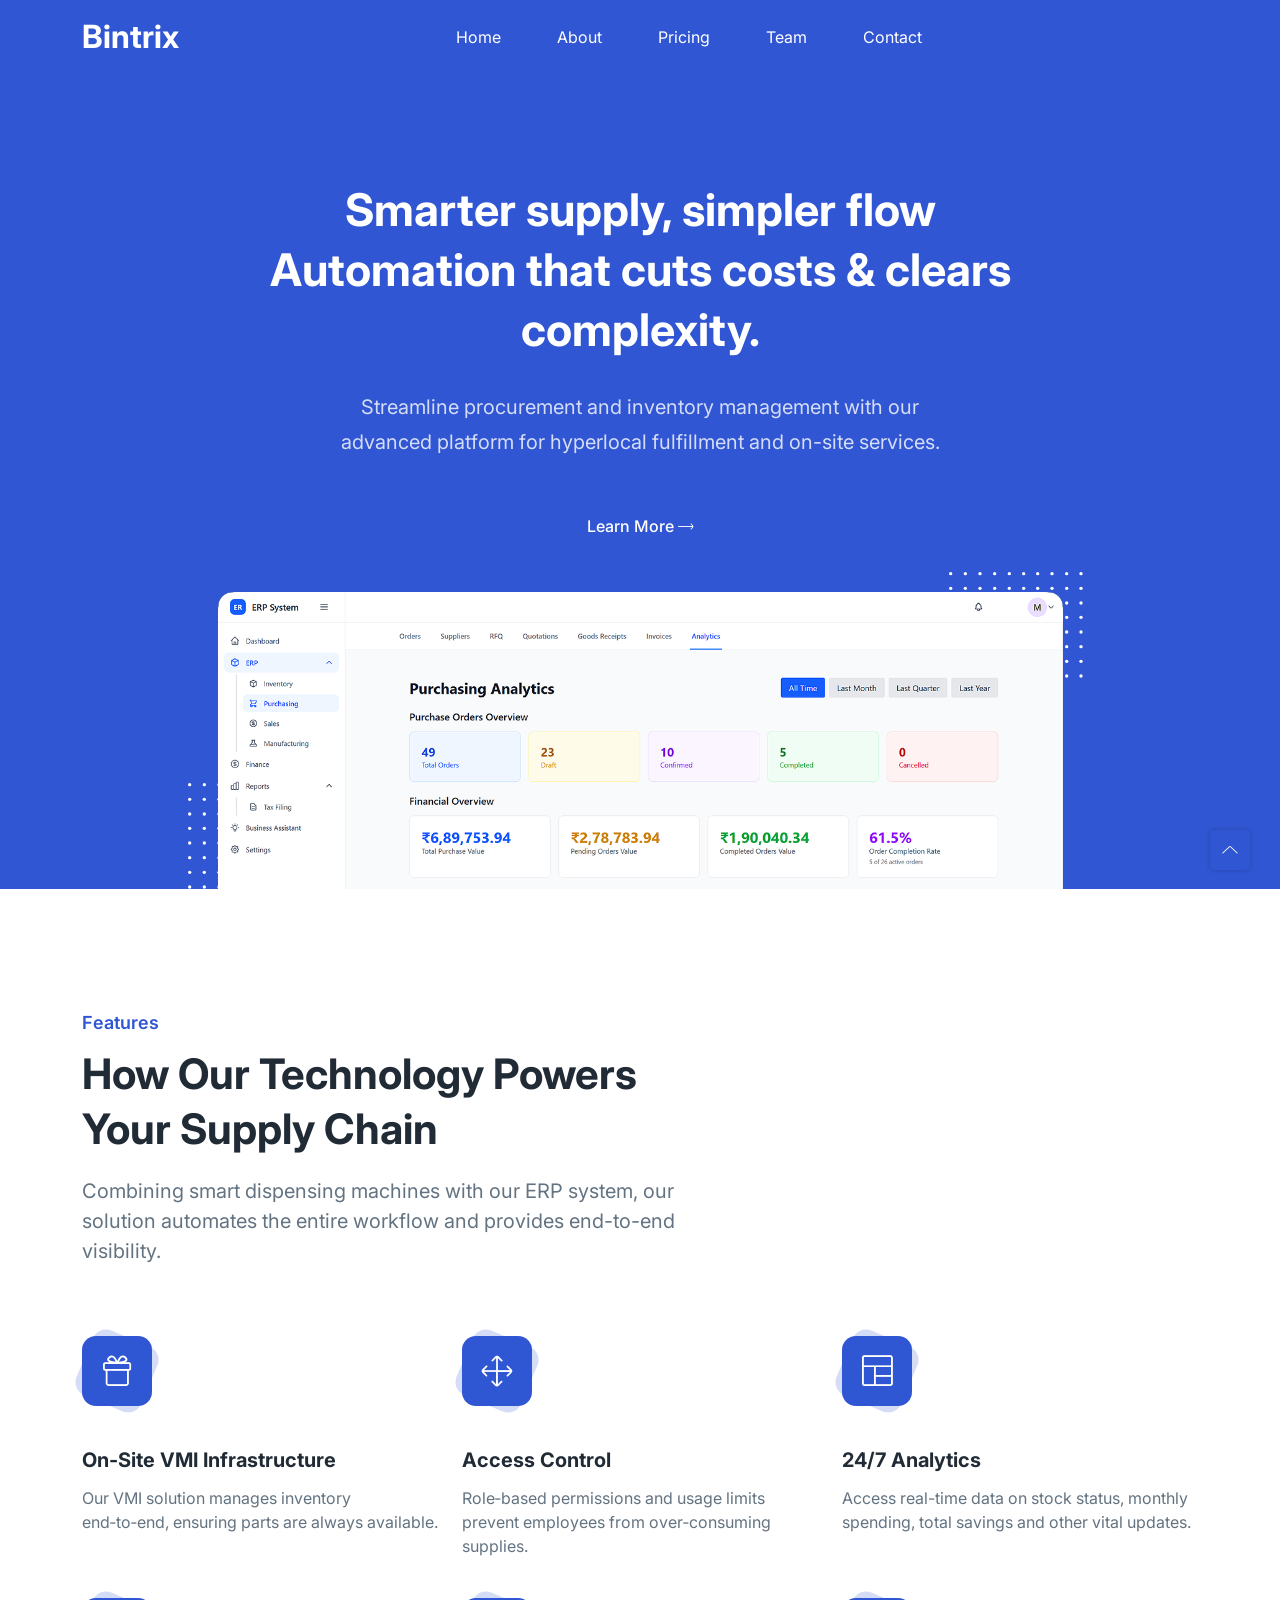
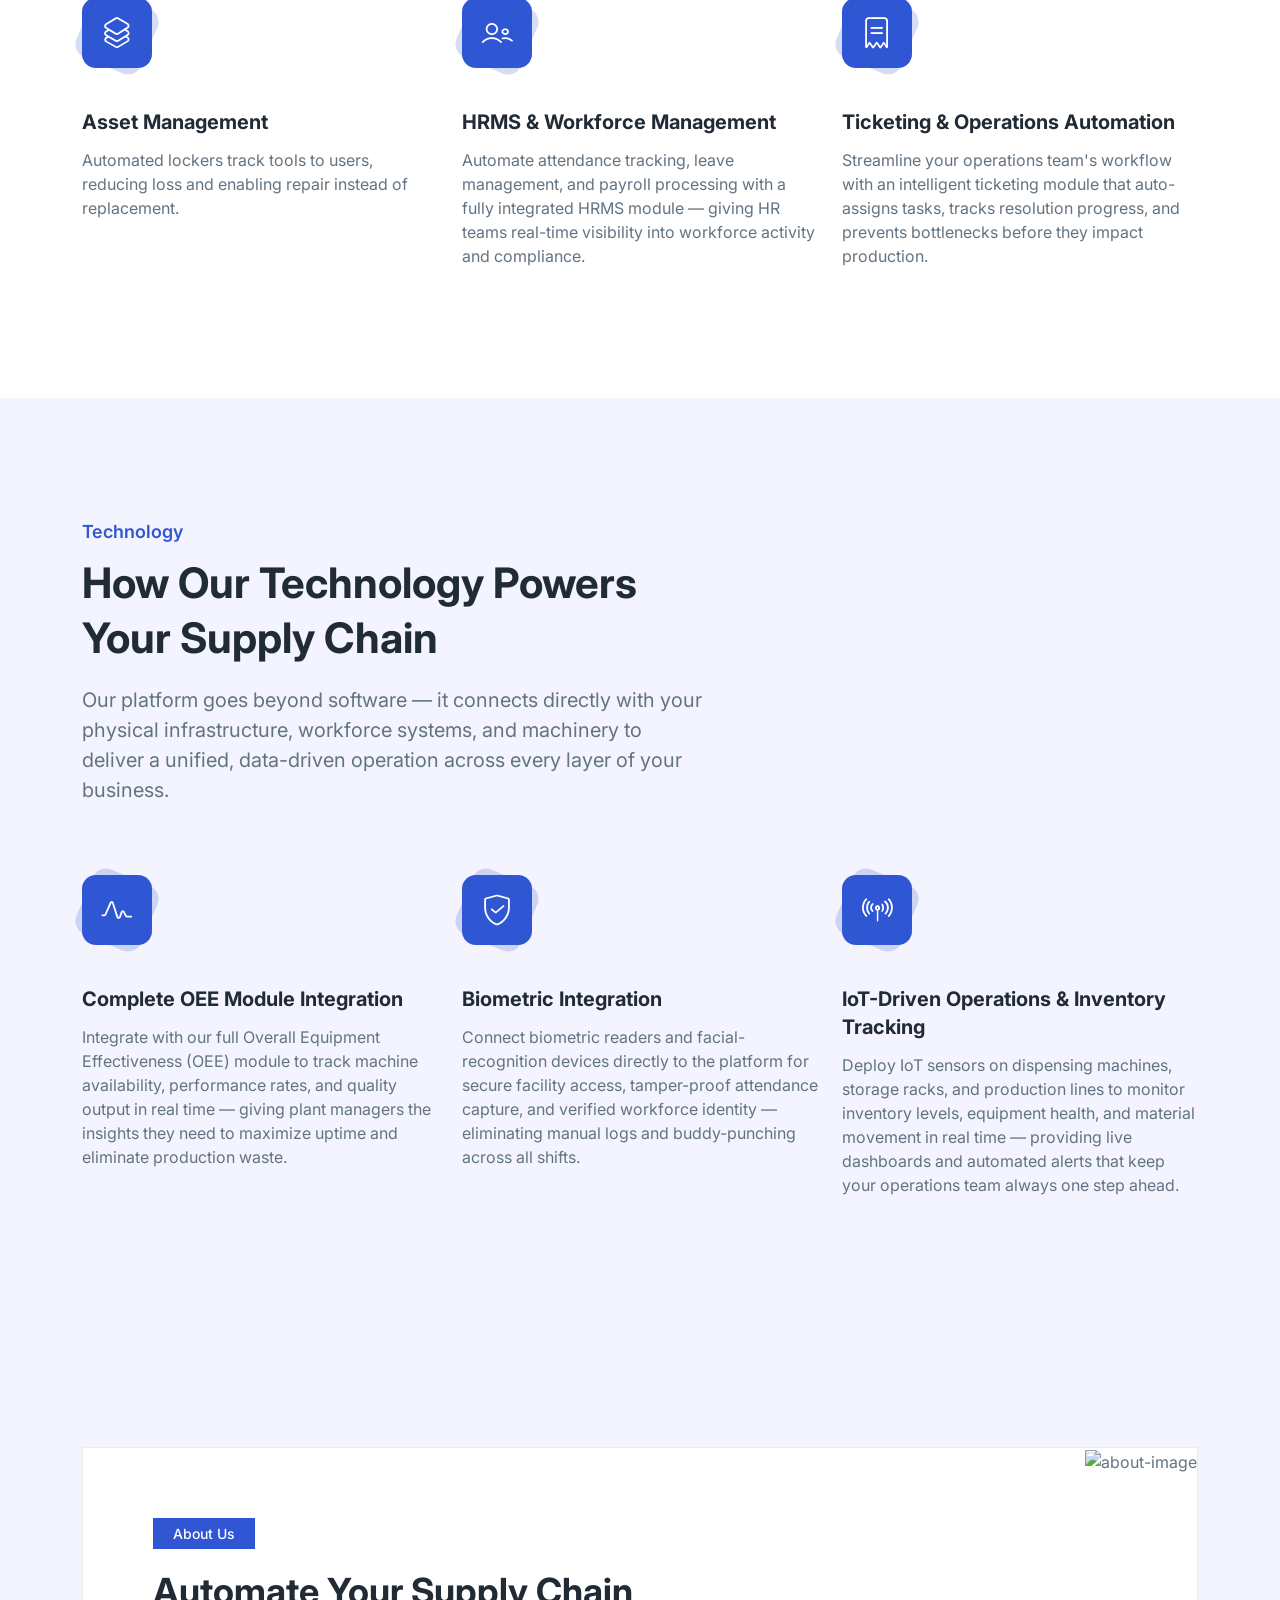
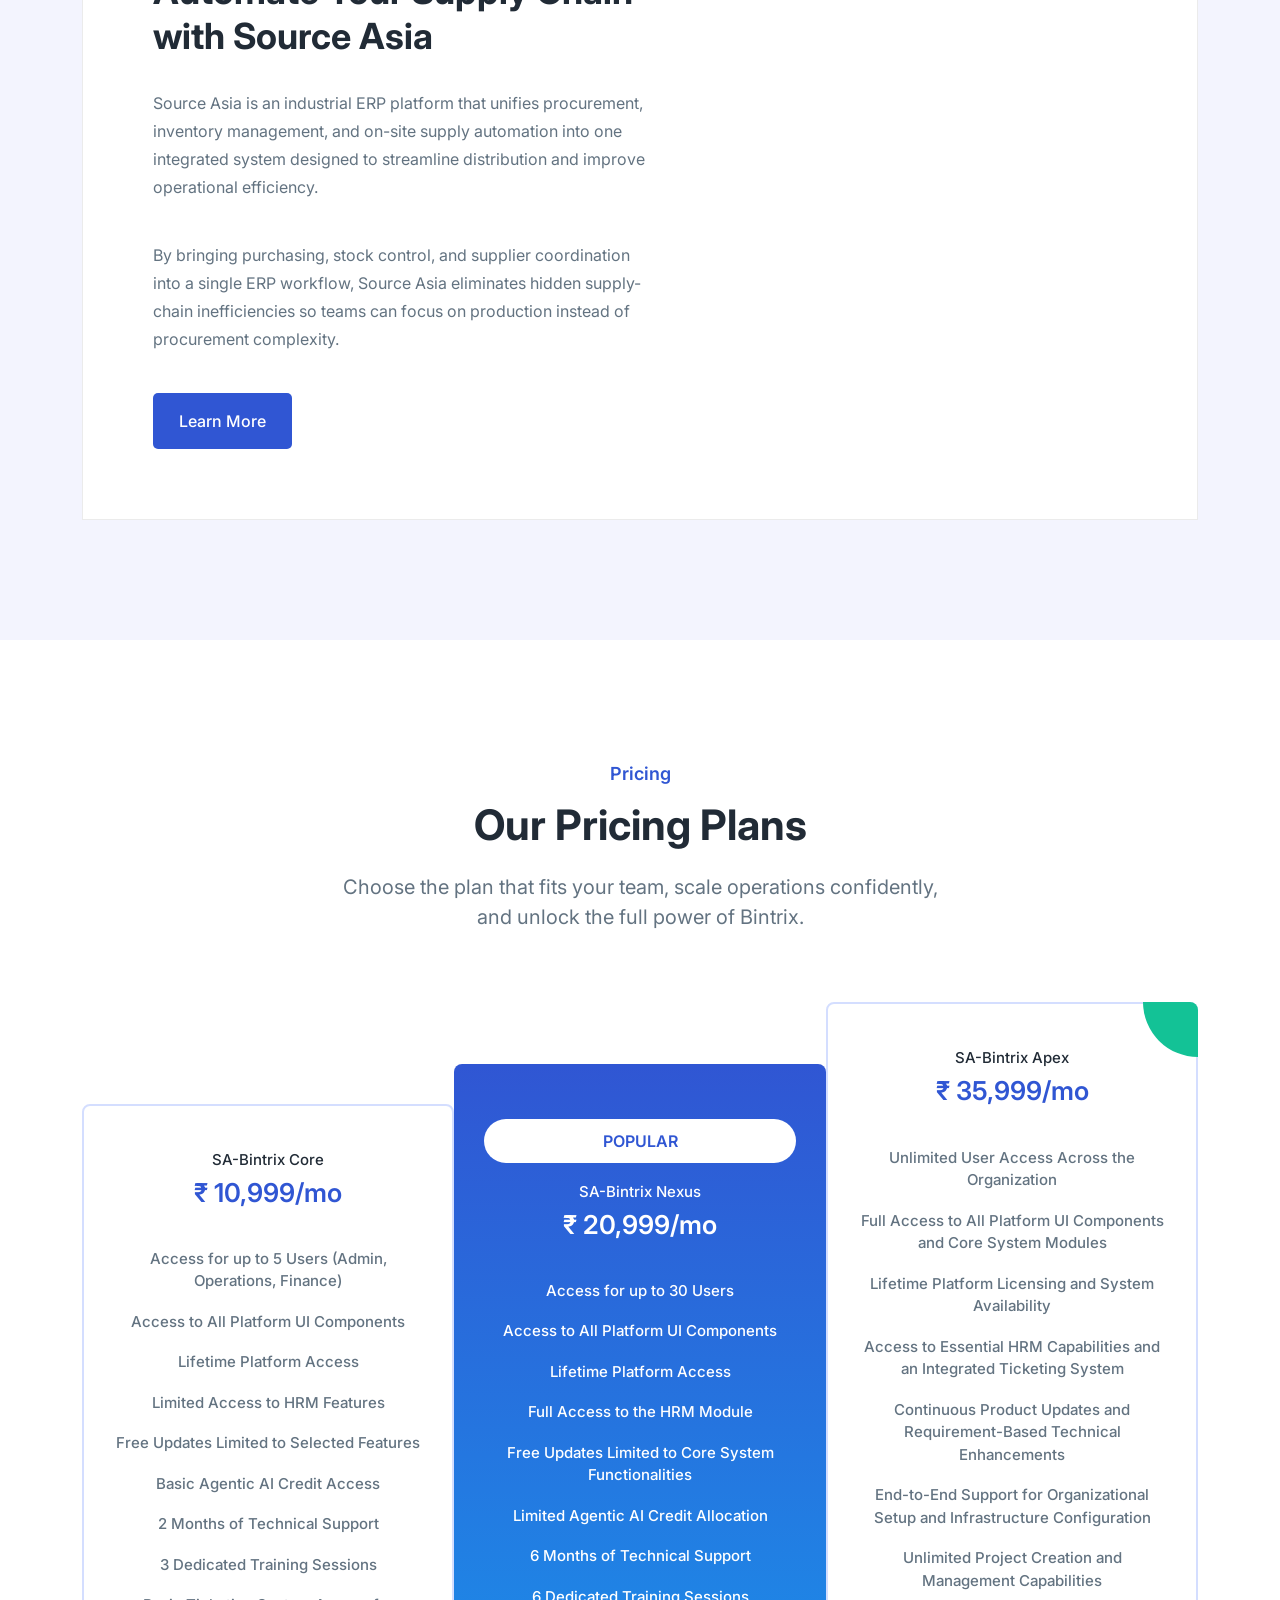
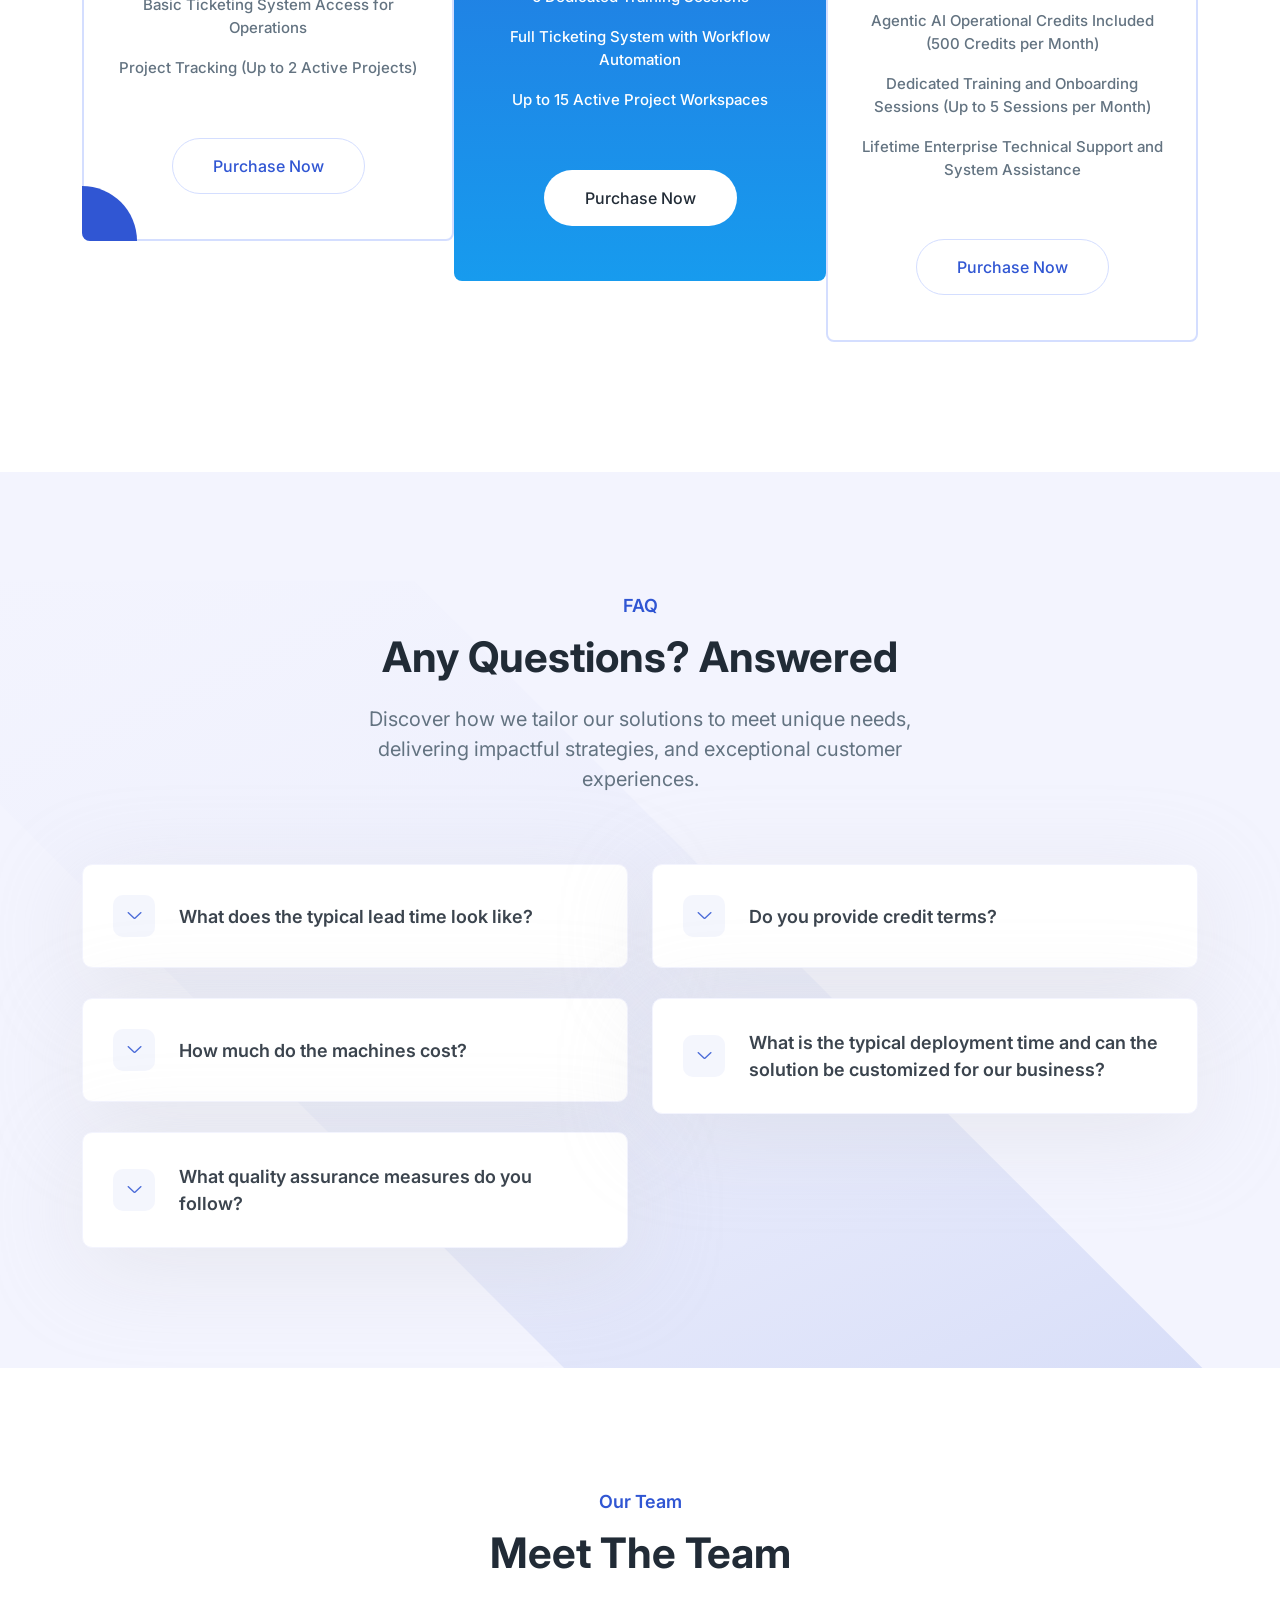
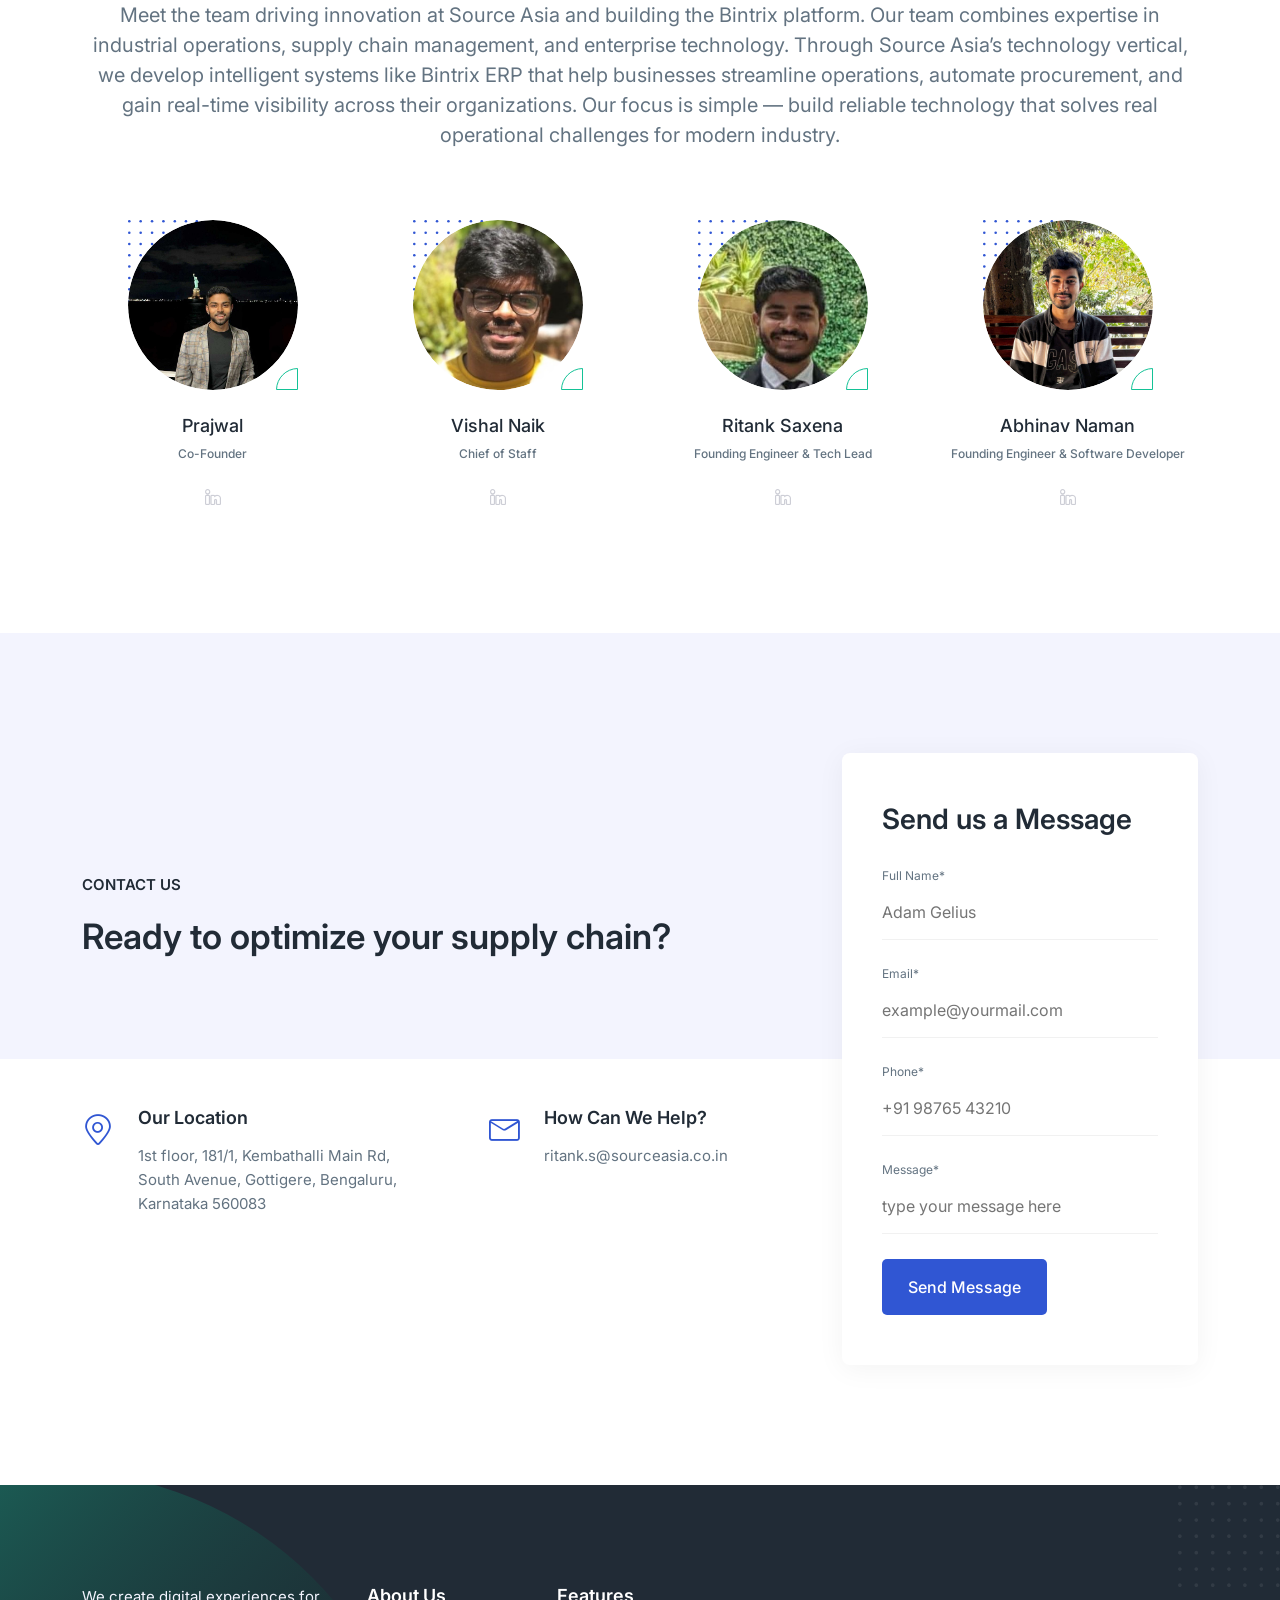
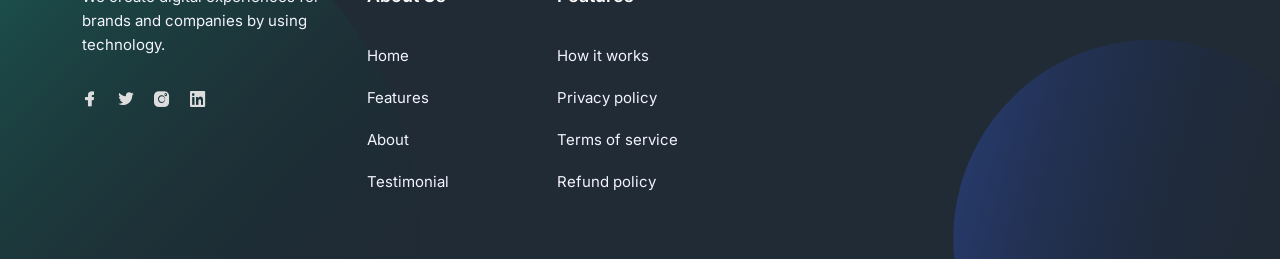
==== commit 0586477f: "Entire Fix" ====
--- a/index.html
+++ b/index.html
@@ -153,13 +153,9 @@
                 Streamline procurement and inventory management with  our advanced platform for hyperlocal fulfillment and on-site services.
               </p>
               <ul class="ud-hero-buttons">
+               
                 <li>
-                  <a href="https://links.uideck.com/play-bootstrap-download" rel="nofollow noopener" target="_blank" class="ud-main-btn ud-white-btn">
-                    Download Now
-                  </a>
-                </li>
-                <li>
-                  <a href="https://github.com/uideck/play-bootstrap" rel="nofollow noopener" target="_blank" class="ud-main-btn ud-link-btn">
+                  <a href="https://sourceasia.co.in" rel="nofollow noopener" target="_blank" class="ud-main-btn ud-link-btn">
                     Learn More <i class="lni lni-arrow-right"></i>
                   </a>
                 </li>
@@ -205,23 +201,20 @@
           </div>
         </div>
         <div class="row">
-          <div class="col-xl-3 col-lg-3 col-sm-6">
+          <div class="col-xl-4 col-lg-4 col-sm-6">
             <div class="ud-single-feature wow fadeInUp" data-wow-delay=".1s">
               <div class="ud-feature-icon">
                 <i class="lni lni-gift"></i>
               </div>
               <div class="ud-feature-content">
-                <h3 class="ud-feature-title">On-Site VMI Infrastructure  </h3>
+                <h3 class="ud-feature-title">On-Site VMI Infrastructure</h3>
                 <p class="ud-feature-desc">
                   Our VMI solution manages inventory end‑to‑end, ensuring parts are always available.
                 </p>
-                <!-- <a href="javascript:void(0)" class="ud-feature-link">
-                  Learn More
-                </a> -->
-              </div>
-            </div>
-          </div>
-          <div class="col-xl-3 col-lg-3 col-sm-6">
+              </div>
+            </div>
+          </div>
+          <div class="col-xl-4 col-lg-4 col-sm-6">
             <div class="ud-single-feature wow fadeInUp" data-wow-delay=".15s">
               <div class="ud-feature-icon">
                 <i class="lni lni-move"></i>
@@ -229,15 +222,12 @@
               <div class="ud-feature-content">
                 <h3 class="ud-feature-title">Access Control</h3>
                 <p class="ud-feature-desc">
-                 Role‑based permissions and usage limits prevent employees from over‑consuming supplies.
+                  Role‑based permissions and usage limits prevent employees from over‑consuming supplies.
                 </p>
-                <!-- <a href="javascript:void(0)" class="ud-feature-link">
-                  Learn More
-                </a> -->
-              </div>
-            </div>
-          </div>
-          <div class="col-xl-3 col-lg-3 col-sm-6">
+              </div>
+            </div>
+          </div>
+          <div class="col-xl-4 col-lg-4 col-sm-6">
             <div class="ud-single-feature wow fadeInUp" data-wow-delay=".2s">
               <div class="ud-feature-icon">
                 <i class="lni lni-layout"></i>
@@ -247,13 +237,10 @@
                 <p class="ud-feature-desc">
                   Access real-time data on stock status, monthly spending, total savings and other vital updates.
                 </p>
-                <!-- <a href="javascript:void(0)" class="ud-feature-link">
-                  Learn More
-                </a> -->
-              </div>
-            </div>
-          </div>
-          <div class="col-xl-3 col-lg-3 col-sm-6">
+              </div>
+            </div>
+          </div>
+          <div class="col-xl-4 col-lg-4 col-sm-6">
             <div class="ud-single-feature wow fadeInUp" data-wow-delay=".25s">
               <div class="ud-feature-icon">
                 <i class="lni lni-layers"></i>
@@ -263,9 +250,32 @@
                 <p class="ud-feature-desc">
                   Automated lockers track tools to users, reducing loss and enabling repair instead of replacement.
                 </p>
-                <!-- <a href="javascript:void(0)" class="ud-feature-link">
-                  Learn More
-                </a> -->
+              </div>
+            </div>
+          </div>
+          <div class="col-xl-4 col-lg-4 col-sm-6">
+            <div class="ud-single-feature wow fadeInUp" data-wow-delay=".3s">
+              <div class="ud-feature-icon">
+                <i class="lni lni-users"></i>
+              </div>
+              <div class="ud-feature-content">
+                <h3 class="ud-feature-title">HRMS &amp; Workforce Management</h3>
+                <p class="ud-feature-desc">
+                  Automate attendance tracking, leave management, and payroll processing with a fully integrated HRMS module — giving HR teams real-time visibility into workforce activity and compliance.
+                </p>
+              </div>
+            </div>
+          </div>
+          <div class="col-xl-4 col-lg-4 col-sm-6">
+            <div class="ud-single-feature wow fadeInUp" data-wow-delay=".35s">
+              <div class="ud-feature-icon">
+                <i class="lni lni-ticket-alt"></i>
+              </div>
+              <div class="ud-feature-content">
+                <h3 class="ud-feature-title">Ticketing &amp; Operations Automation</h3>
+                <p class="ud-feature-desc">
+                  Streamline your operations team's workflow with an intelligent ticketing module that auto-assigns tasks, tracks resolution progress, and prevents bottlenecks before they impact production.
+                </p>
               </div>
             </div>
           </div>
@@ -273,6 +283,65 @@
       </div>
     </section>
     <!-- ====== Features End ====== -->
+
+    <!-- ====== Technology Start ====== -->
+    <section class="ud-features" style="background: #f3f4fe;">
+      <div class="container">
+        <div class="row">
+          <div class="col-lg-12">
+            <div class="ud-section-title">
+              <span>Technology</span>
+              <h2>How Our Technology Powers Your Supply Chain</h2>
+              <p>
+                Our platform goes beyond software — it connects directly with your physical infrastructure, workforce systems, and machinery to deliver a unified, data-driven operation across every layer of your business.
+              </p>
+            </div>
+          </div>
+        </div>
+        <div class="row">
+          <div class="col-xl-4 col-lg-4 col-sm-6">
+            <div class="ud-single-feature wow fadeInUp" data-wow-delay=".1s">
+              <div class="ud-feature-icon">
+                <i class="lni lni-pulse"></i>
+              </div>
+              <div class="ud-feature-content">
+                <h3 class="ud-feature-title">Complete OEE Module Integration</h3>
+                <p class="ud-feature-desc">
+                  Integrate with our full Overall Equipment Effectiveness (OEE) module to track machine availability, performance rates, and quality output in real time — giving plant managers the insights they need to maximize uptime and eliminate production waste.
+                </p>
+              </div>
+            </div>
+          </div>
+          <div class="col-xl-4 col-lg-4 col-sm-6">
+            <div class="ud-single-feature wow fadeInUp" data-wow-delay=".15s">
+              <div class="ud-feature-icon">
+                <i class="lni lni-protection"></i>
+              </div>
+              <div class="ud-feature-content">
+                <h3 class="ud-feature-title">Biometric Integration</h3>
+                <p class="ud-feature-desc">
+                  Connect biometric readers and facial-recognition devices directly to the platform for secure facility access, tamper-proof attendance capture, and verified workforce identity — eliminating manual logs and buddy-punching across all shifts.
+                </p>
+              </div>
+            </div>
+          </div>
+          <div class="col-xl-4 col-lg-4 col-sm-6">
+            <div class="ud-single-feature wow fadeInUp" data-wow-delay=".2s">
+              <div class="ud-feature-icon">
+                <i class="lni lni-signal"></i>
+              </div>
+              <div class="ud-feature-content">
+                <h3 class="ud-feature-title">IoT-Driven Operations &amp; Inventory Tracking</h3>
+                <p class="ud-feature-desc">
+                  Deploy IoT sensors on dispensing machines, storage racks, and production lines to monitor inventory levels, equipment health, and material movement in real time — providing live dashboards and automated alerts that keep your operations team always one step ahead.
+                </p>
+              </div>
+            </div>
+          </div>
+        </div>
+      </div>
+    </section>
+    <!-- ====== Technology End ====== -->
 
     <!-- ====== About Start ====== -->
     <section id="about" class="ud-about">
@@ -282,14 +351,15 @@
             <div class="ud-about-content">
               <span class="tag">About Us</span>
               <h2>Automate Your Supply Chain with Source Asia</h2>
-              <p>
-  Source Asia revolutionizes industrial distribution by merging procurement, inventory management, and on-site automation in one powerful platform to boost efficiency and reduce costs.
-              </p>
-
-              <p>
-           Our goal is to eliminate the hidden costs of supply chain chaos so that your team can focus on production, not procurement.
-              </p>
-              <a href="javascript:void(0)" class="ud-main-btn">Learn More</a>
+             <p>
+    Source Asia is an industrial ERP platform that unifies procurement, inventory management, and on-site
+    supply automation into one integrated system designed to streamline distribution and improve operational efficiency.
+  </p>
+  <p>
+    By bringing purchasing, stock control, and supplier coordination into a single ERP workflow, Source Asia
+    eliminates hidden supply-chain inefficiencies so teams can focus on production instead of procurement complexity.
+  </p>
+              <a href="https://bintrix.sourceasia.co.in" class="ud-main-btn">Learn More</a>
             </div>
           </div>
           <div class="ud-about-image">
@@ -301,104 +371,122 @@
     <!-- ====== About End ====== -->
 
     <!-- ====== Pricing Start ====== -->
-    <section id="pricing" class="ud-pricing">
-      <div class="container">
-        <div class="row">
-          <div class="col-lg-12">
-            <div class="ud-section-title mx-auto text-center">
-              <span>Pricing</span>
-              <h2>Our Pricing Plans</h2>
-              <p>
-                There are many variations of passages of Lorem Ipsum available
-                but the majority have suffered alteration in some form.
-              </p>
-            </div>
-          </div>
-        </div>
-
-        <div class="row g-0 align-items-center justify-content-center">
-          <div class="col-lg-4 col-md-6 col-sm-10">
-            <div
-              class="ud-single-pricing first-item wow fadeInUp"
-              data-wow-delay=".15s"
-            >
-              <div class="ud-pricing-header">
-                <h3>STARTING FROM</h3>
-                <h4>$ 19.99/mo</h4>
-              </div>
-              <div class="ud-pricing-body">
-                <ul>
-                  <li>5 User</li>
-                  <li>All UI components</li>
-                  <li>Lifetime access</li>
-                  <li>Free updates</li>
-                  <li>Use on 1 (one) project</li>
-                  <li>4 Months support</li>
-                </ul>
-              </div>
-              <div class="ud-pricing-footer">
-                <a href="javascript:void(0)" class="ud-main-btn ud-border-btn">
-                  Purchase Now
-                </a>
-              </div>
-            </div>
-          </div>
-          <div class="col-lg-4 col-md-6 col-sm-10">
-            <div
-              class="ud-single-pricing active wow fadeInUp"
-              data-wow-delay=".1s"
-            >
-              <span class="ud-popular-tag">POPULAR</span>
-              <div class="ud-pricing-header">
-                <h3>STARTING FROM</h3>
-                <h4>$ 30.99/mo</h4>
-              </div>
-              <div class="ud-pricing-body">
-                <ul>
-                  <li>5 User</li>
-                  <li>All UI components</li>
-                  <li>Lifetime access</li>
-                  <li>Free updates</li>
-                  <li>Use on 1 (one) project</li>
-                  <li>4 Months support</li>
-                </ul>
-              </div>
-              <div class="ud-pricing-footer">
-                <a href="javascript:void(0)" class="ud-main-btn ud-white-btn">
-                  Purchase Now
-                </a>
-              </div>
-            </div>
-          </div>
-          <div class="col-lg-4 col-md-6 col-sm-10">
-            <div
-              class="ud-single-pricing last-item wow fadeInUp"
-              data-wow-delay=".15s"
-            >
-              <div class="ud-pricing-header">
-                <h3>STARTING FROM</h3>
-                <h4>$ 70.99/mo</h4>
-              </div>
-              <div class="ud-pricing-body">
-                <ul>
-                  <li>5 User</li>
-                  <li>All UI components</li>
-                  <li>Lifetime access</li>
-                  <li>Free updates</li>
-                  <li>Use on 1 (one) project</li>
-                  <li>4 Months support</li>
-                </ul>
-              </div>
-              <div class="ud-pricing-footer">
-                <a href="javascript:void(0)" class="ud-main-btn ud-border-btn">
-                  Purchase Now
-                </a>
-              </div>
-            </div>
-          </div>
-        </div>
-      </div>
-    </section>
+<section id="pricing" class="ud-pricing">
+  <div class="container">
+    <div class="row">
+      <div class="col-lg-12">
+        <div class="ud-section-title mx-auto text-center">
+          <span>Pricing</span>
+          <h2>Our Pricing Plans</h2>
+         <p>
+  Choose the plan that fits your team, scale operations confidently, and unlock the full power of Bintrix.
+</p>
+        </div>
+      </div>
+    </div>
+
+    <div class="row g-0 align-items-center justify-content-center">
+      
+      <!-- CORE PLAN -->
+      <div class="col-lg-4 col-md-6 col-sm-10">
+        <div class="ud-single-pricing first-item wow fadeInUp" data-wow-delay=".15s">
+          <div class="ud-pricing-header">
+            <h3>SA-Bintrix Core</h3>
+            <h4>₹ 10,999/mo</h4>
+          </div>
+
+          <div class="ud-pricing-body">
+            <ul>
+              <li>Access for up to 5 Users (Admin, Operations, Finance)</li>
+              <li>Access to All Platform UI Components</li>
+              <li>Lifetime Platform Access</li>
+              <li>Limited Access to HRM Features</li>
+              <li>Free Updates Limited to Selected Features</li>
+              <li>Basic Agentic AI Credit Access</li>
+              <li>2 Months of Technical Support</li>
+              <li>3 Dedicated Training Sessions</li>
+              <li>Basic Ticketing System Access for Operations</li>
+              <li>Project Tracking (Up to 2 Active Projects)</li>
+            </ul>
+          </div>
+
+          <div class="ud-pricing-footer">
+            <a href="javascript:void(0)" class="ud-main-btn ud-border-btn">
+              Purchase Now
+            </a>
+          </div>
+        </div>
+      </div>
+
+      <!-- NEXUS PLAN -->
+      <div class="col-lg-4 col-md-6 col-sm-10">
+        <div class="ud-single-pricing active wow fadeInUp" data-wow-delay=".1s">
+          <span class="ud-popular-tag">POPULAR</span>
+
+          <div class="ud-pricing-header">
+            <h3>SA-Bintrix Nexus</h3>
+            <h4>₹ 20,999/mo</h4>
+          </div>
+
+          <div class="ud-pricing-body">
+            <ul>
+              <li>Access for up to 30 Users</li>
+              <li>Access to All Platform UI Components</li>
+              <li>Lifetime Platform Access</li>
+              <li>Full Access to the HRM Module</li>
+              <li>Free Updates Limited to Core System Functionalities</li>
+              <li>Limited Agentic AI Credit Allocation</li>
+              <li>6 Months of Technical Support</li>
+              <li>6 Dedicated Training Sessions</li>
+              <li>Full Ticketing System with Workflow Automation</li>
+              <li>Up to 15 Active Project Workspaces</li>
+            </ul>
+          </div>
+
+          <div class="ud-pricing-footer">
+            <a href="javascript:void(0)" class="ud-main-btn ud-white-btn">
+              Purchase Now
+            </a>
+          </div>
+        </div>
+      </div>
+
+      <!-- APEX PLAN -->
+      <div class="col-lg-4 col-md-6 col-sm-10">
+        <div class="ud-single-pricing last-item wow fadeInUp" data-wow-delay=".15s">
+          
+          <div class="ud-pricing-header">
+            <h3>SA-Bintrix Apex</h3>
+            <h4>₹ 35,999/mo</h4>
+          </div>
+
+          <div class="ud-pricing-body">
+            <ul>
+              <li>Unlimited User Access Across the Organization</li>
+              <li>Full Access to All Platform UI Components and Core System Modules</li>
+              <li>Lifetime Platform Licensing and System Availability</li>
+              <li>Access to Essential HRM Capabilities and an Integrated Ticketing System</li>
+              <li>Continuous Product Updates and Requirement-Based Technical Enhancements</li>
+              <li>End-to-End Support for Organizational Setup and Infrastructure Configuration</li>
+              <li>Unlimited Project Creation and Management Capabilities</li>
+              <li>Agentic AI Operational Credits Included (500 Credits per Month)</li>
+              <li>Dedicated Training and Onboarding Sessions (Up to 5 Sessions per Month)</li>
+              <li>Lifetime Enterprise Technical Support and System Assistance</li>
+            </ul>
+          </div>
+
+          <div class="ud-pricing-footer">
+            <a href="javascript:void(0)" class="ud-main-btn ud-border-btn">
+              Purchase Now
+            </a>
+          </div>
+
+        </div>
+      </div>
+
+    </div>
+  </div>
+</section>
     <!-- ====== Pricing End ====== -->
 
     <!-- ====== FAQ Start ====== -->
@@ -705,14 +793,13 @@
       <div class="container">
         <div class="row">
           <div class="col-lg-12">
-            <div class="ud-section-title mx-auto text-center">
-              <span>Our Team</span>
-              <h2>Meet The Team</h2>
-              <p>
-                There are many variations of passages of Lorem Ipsum available
-                but the majority have suffered alteration in some form.
-              </p>
-            </div>
+           <div class="ud-section-title mx-auto text-center" style="max-width:100%;">
+  <span>Our Team</span>
+  <h2>Meet The Team</h2>
+  <p style="max-width:100%; width:100%;">
+    Meet the team driving innovation at Source Asia and building the Bintrix platform. Our team combines expertise in industrial operations, supply chain management, and enterprise technology. Through Source Asia’s technology vertical, we develop intelligent systems like Bintrix ERP that help businesses streamline operations, automate procurement, and gain real-time visibility across their organizations. Our focus is simple — build reliable technology that solves real operational challenges for modern industry.
+  </p>
+</div>
           </div>
         </div>
 
@@ -721,7 +808,7 @@
             <div class="ud-single-team wow fadeInUp" data-wow-delay=".1s">
               <div class="ud-team-image-wrapper">
                 <div class="ud-team-image">
-                  <img src="assets/images/team/team-01.png" alt="team" />
+                  <img src="assets/images/praj.jpg" alt="team" />
                 </div>
 
                 <img
@@ -736,23 +823,13 @@
                 />
               </div>
               <div class="ud-team-info">
-                <h5>Adveen Desuza</h5>
-                <h6>UI Designer</h6>
+                <h5>Prajwal</h5>
+                <h6>Co-Founder</h6>
               </div>
               <ul class="ud-team-socials">
                 <li>
-                  <a href="https://twitter.com/MusharofChy">
-                    <i class="lni lni-facebook-filled"></i>
-                  </a>
-                </li>
-                <li>
-                  <a href="https://twitter.com/MusharofChy">
-                    <i class="lni lni-twitter-filled"></i>
-                  </a>
-                </li>
-                <li>
-                  <a href="https://twitter.com/MusharofChy">
-                    <i class="lni lni-instagram-filled"></i>
+                  <a href="https://www.linkedin.com/in/praj-bh-b1b689201/" target="_blank">
+                    <i class="lni lni-linkedin"></i>
                   </a>
                 </li>
               </ul>
@@ -762,7 +839,7 @@
             <div class="ud-single-team wow fadeInUp" data-wow-delay=".15s">
               <div class="ud-team-image-wrapper">
                 <div class="ud-team-image">
-                  <img src="assets/images/team/team-02.png" alt="team" />
+                  <img src="assets/images/vishal-naik.jpg" alt="team" />
                 </div>
 
                 <img
@@ -777,23 +854,13 @@
                 />
               </div>
               <div class="ud-team-info">
-                <h5>Jezmin uniya</h5>
-                <h6>Product Designer</h6>
+                <h5>Vishal Naik</h5>
+                <h6>Chief of Staff</h6>
               </div>
               <ul class="ud-team-socials">
                 <li>
-                  <a href="https://twitter.com/MusharofChy">
-                    <i class="lni lni-facebook-filled"></i>
-                  </a>
-                </li>
-                <li>
-                  <a href="https://twitter.com/MusharofChy">
-                    <i class="lni lni-twitter-filled"></i>
-                  </a>
-                </li>
-                <li>
-                  <a href="https://twitter.com/MusharofChy">
-                    <i class="lni lni-instagram-filled"></i>
+                  <a href="https://www.linkedin.com/in/vishal-naik-bb63551a1/" target="_blank">
+                    <i class="lni lni-linkedin"></i>
                   </a>
                 </li>
               </ul>
@@ -803,7 +870,7 @@
             <div class="ud-single-team wow fadeInUp" data-wow-delay=".2s">
               <div class="ud-team-image-wrapper">
                 <div class="ud-team-image">
-                  <img src="assets/images/team/team-03.png" alt="team" />
+                  <img src="assets/images/ritank.jpg" alt="team" />
                 </div>
 
                 <img
@@ -818,23 +885,13 @@
                 />
               </div>
               <div class="ud-team-info">
-                <h5>Andrieo Gloree</h5>
-                <h6>App Developer</h6>
+                <h5>Ritank Saxena</h5>
+                <h6>Founding Engineer & Tech Lead</h6>
               </div>
               <ul class="ud-team-socials">
                 <li>
-                  <a href="https://twitter.com/MusharofChy">
-                    <i class="lni lni-facebook-filled"></i>
-                  </a>
-                </li>
-                <li>
-                  <a href="https://twitter.com/MusharofChy">
-                    <i class="lni lni-twitter-filled"></i>
-                  </a>
-                </li>
-                <li>
-                  <a href="https://twitter.com/MusharofChy">
-                    <i class="lni lni-instagram-filled"></i>
+                  <a href="https://www.linkedin.com/in/ritanksaxena/" target="_blank">
+                    <i class="lni lni-linkedin"></i>
                   </a>
                 </li>
               </ul>
@@ -844,7 +901,7 @@
             <div class="ud-single-team wow fadeInUp" data-wow-delay=".25s">
               <div class="ud-team-image-wrapper">
                 <div class="ud-team-image">
-                  <img src="assets/images/team/team-04.png" alt="team" />
+                  <img src="assets/images/abhinav.jpg" alt="team" />
                 </div>
 
                 <img
@@ -859,23 +916,13 @@
                 />
               </div>
               <div class="ud-team-info">
-                <h5>Jackie Sanders</h5>
-                <h6>Content Writer</h6>
+                <h5>Abhinav Naman</h5>
+                <h6>Founding Engineer & Software Developer</h6>
               </div>
               <ul class="ud-team-socials">
                 <li>
-                  <a href="https://twitter.com/MusharofChy">
-                    <i class="lni lni-facebook-filled"></i>
-                  </a>
-                </li>
-                <li>
-                  <a href="https://twitter.com/MusharofChy">
-                    <i class="lni lni-twitter-filled"></i>
-                  </a>
-                </li>
-                <li>
-                  <a href="https://twitter.com/MusharofChy">
-                    <i class="lni lni-instagram-filled"></i>
+                  <a href="https://www.linkedin.com/in/abhinav-naman/" target="_blank">
+                    <i class="lni lni-linkedin"></i>
                   </a>
                 </li>
               </ul>
@@ -914,8 +961,7 @@
                   </div>
                   <div class="ud-info-meta">
                     <h5>How Can We Help?</h5>
-                    <p>info@yourdomain.com</p>
-                    <p>contact@yourdomain.com</p>
+                    <p>ritank.s@sourceasia.co.in</p>
                   </div>
                 </div>
               </div>
@@ -932,32 +978,39 @@
                   <label for="fullName">Full Name*</label>
                   <input
                     type="text"
+                    id="fullName"
                     name="fullName"
                     placeholder="Adam Gelius"
+                    required
                   />
                 </div>
                 <div class="ud-form-group">
                   <label for="email">Email*</label>
                   <input
                     type="email"
+                    id="email"
                     name="email"
                     placeholder="example@yourmail.com"
+                    required
                   />
                 </div>
                 <div class="ud-form-group">
                   <label for="phone">Phone*</label>
                   <input
                     type="text"
+                    id="phone"
                     name="phone"
-                    placeholder="+885 1254 5211 552"
+                    placeholder="+91 98765 43210"
                   />
                 </div>
                 <div class="ud-form-group">
                   <label for="message">Message*</label>
                   <textarea
+                    id="message"
                     name="message"
                     rows="1"
                     placeholder="type your message here"
+                    required
                   ></textarea>
                 </div>
                 <div class="ud-form-group mb-0">
@@ -1059,7 +1112,7 @@
                 </ul>
               </div>
             </div>
-            <div class="col-xl-2 col-lg-3 col-md-6 col-sm-6">
+            <!-- <div class="col-xl-2 col-lg-3 col-md-6 col-sm-6">
               <div class="ud-widget">
                 <h5 class="ud-widget-title">Our Products</h5>
                 <ul class="ud-widget-links">
@@ -1097,7 +1150,7 @@
                   </li>
                 </ul>
               </div>
-            </div>
+            </div> -->
             <!-- <div class="col-xl-3 col-lg-6 col-md-8 col-sm-10">
               <div class="ud-widget">
                 <h5 class="ud-widget-title">Partners</h5>
--- a/assets/css/ud-styles.css
+++ b/assets/css/ud-styles.css
@@ -895,6 +895,9 @@
   text-align: center;
   padding: 45px 30px;
   position: relative;
+  display: flex;
+  flex-direction: column;
+  height: 100%;
 }
 
 .ud-single-pricing.active {
@@ -960,6 +963,7 @@
 
 .ud-single-pricing .ud-pricing-body {
   margin-bottom: 40px;
+  flex: 1;
 }
 
 .ud-single-pricing .ud-pricing-body li {
@@ -1234,11 +1238,16 @@
 }
 
 .ud-single-team .ud-team-image {
+  width: 170px;
+  height: 170px;
   border-radius: 50%;
+  overflow: hidden;
 }
 
 .ud-single-team .ud-team-image img {
   width: 100%;
+  height: 100%;
+  object-fit: cover;
   border-radius: 50%;
 }
 
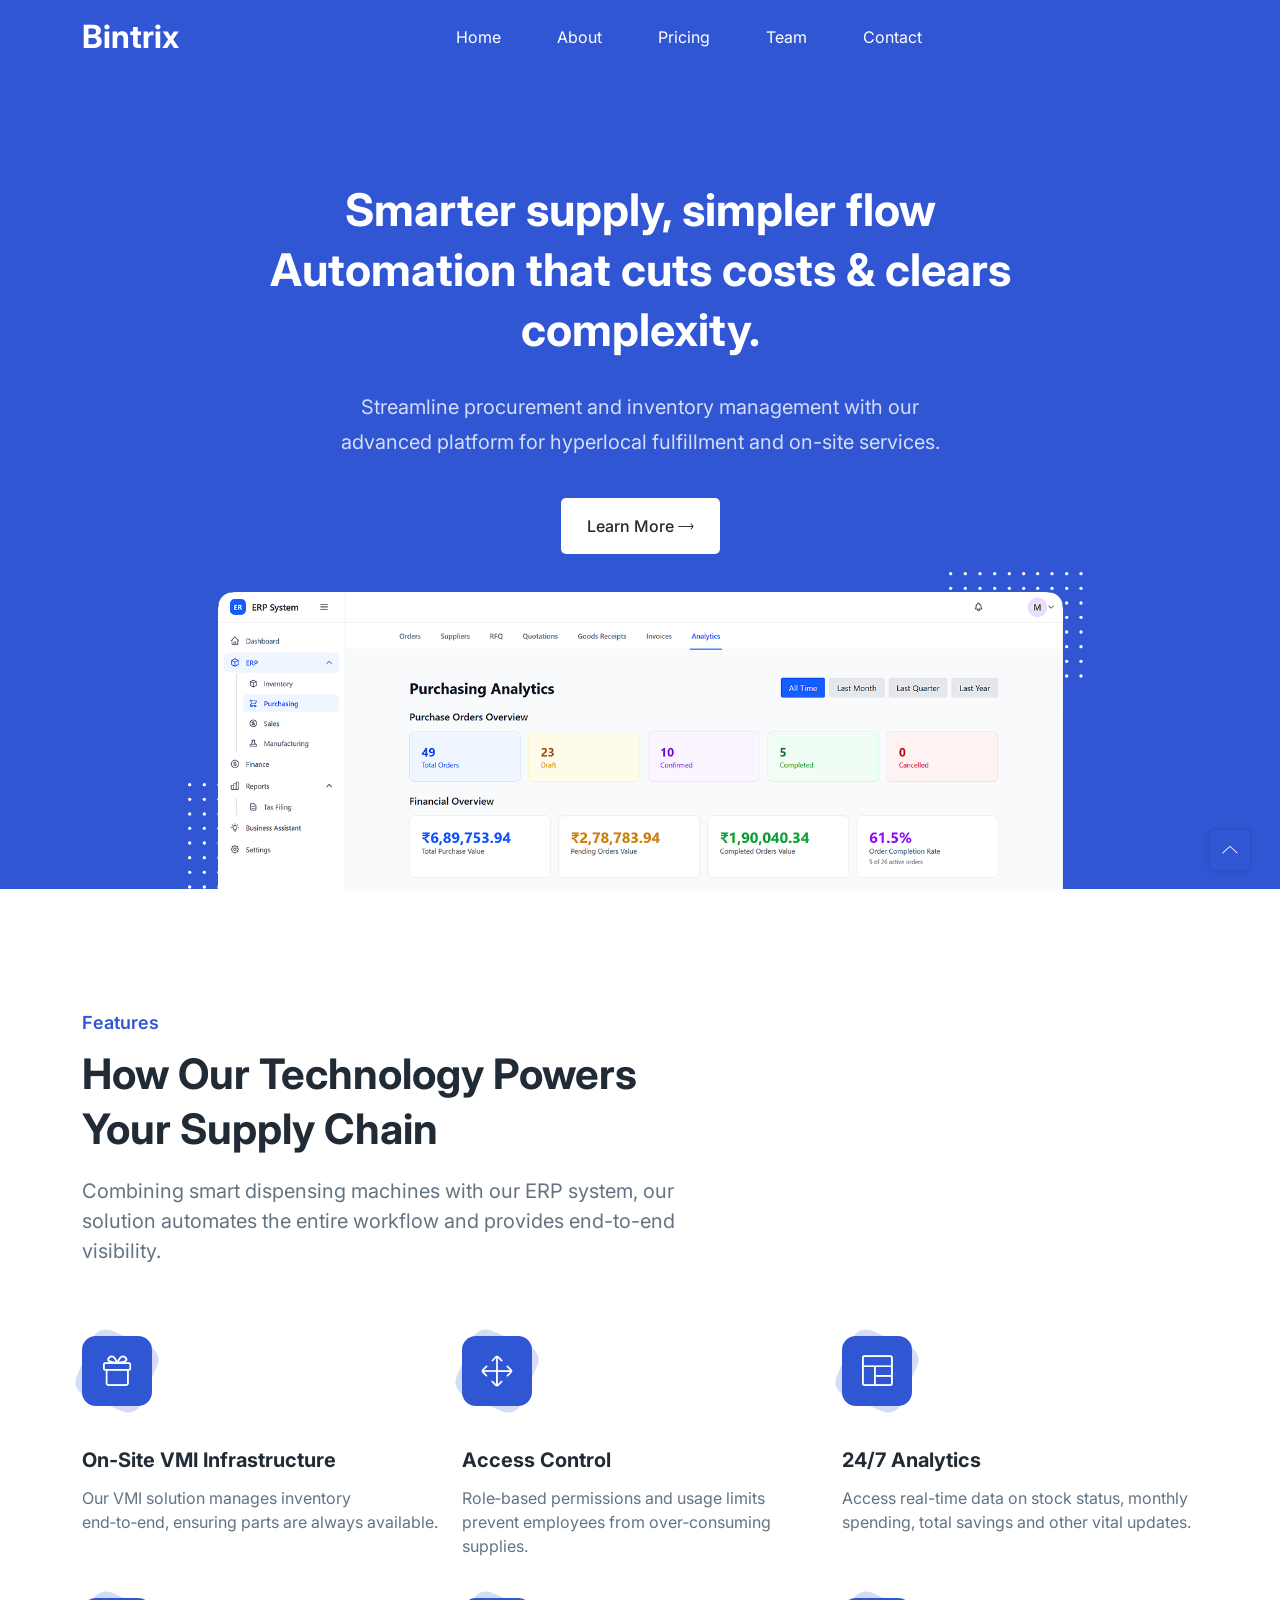
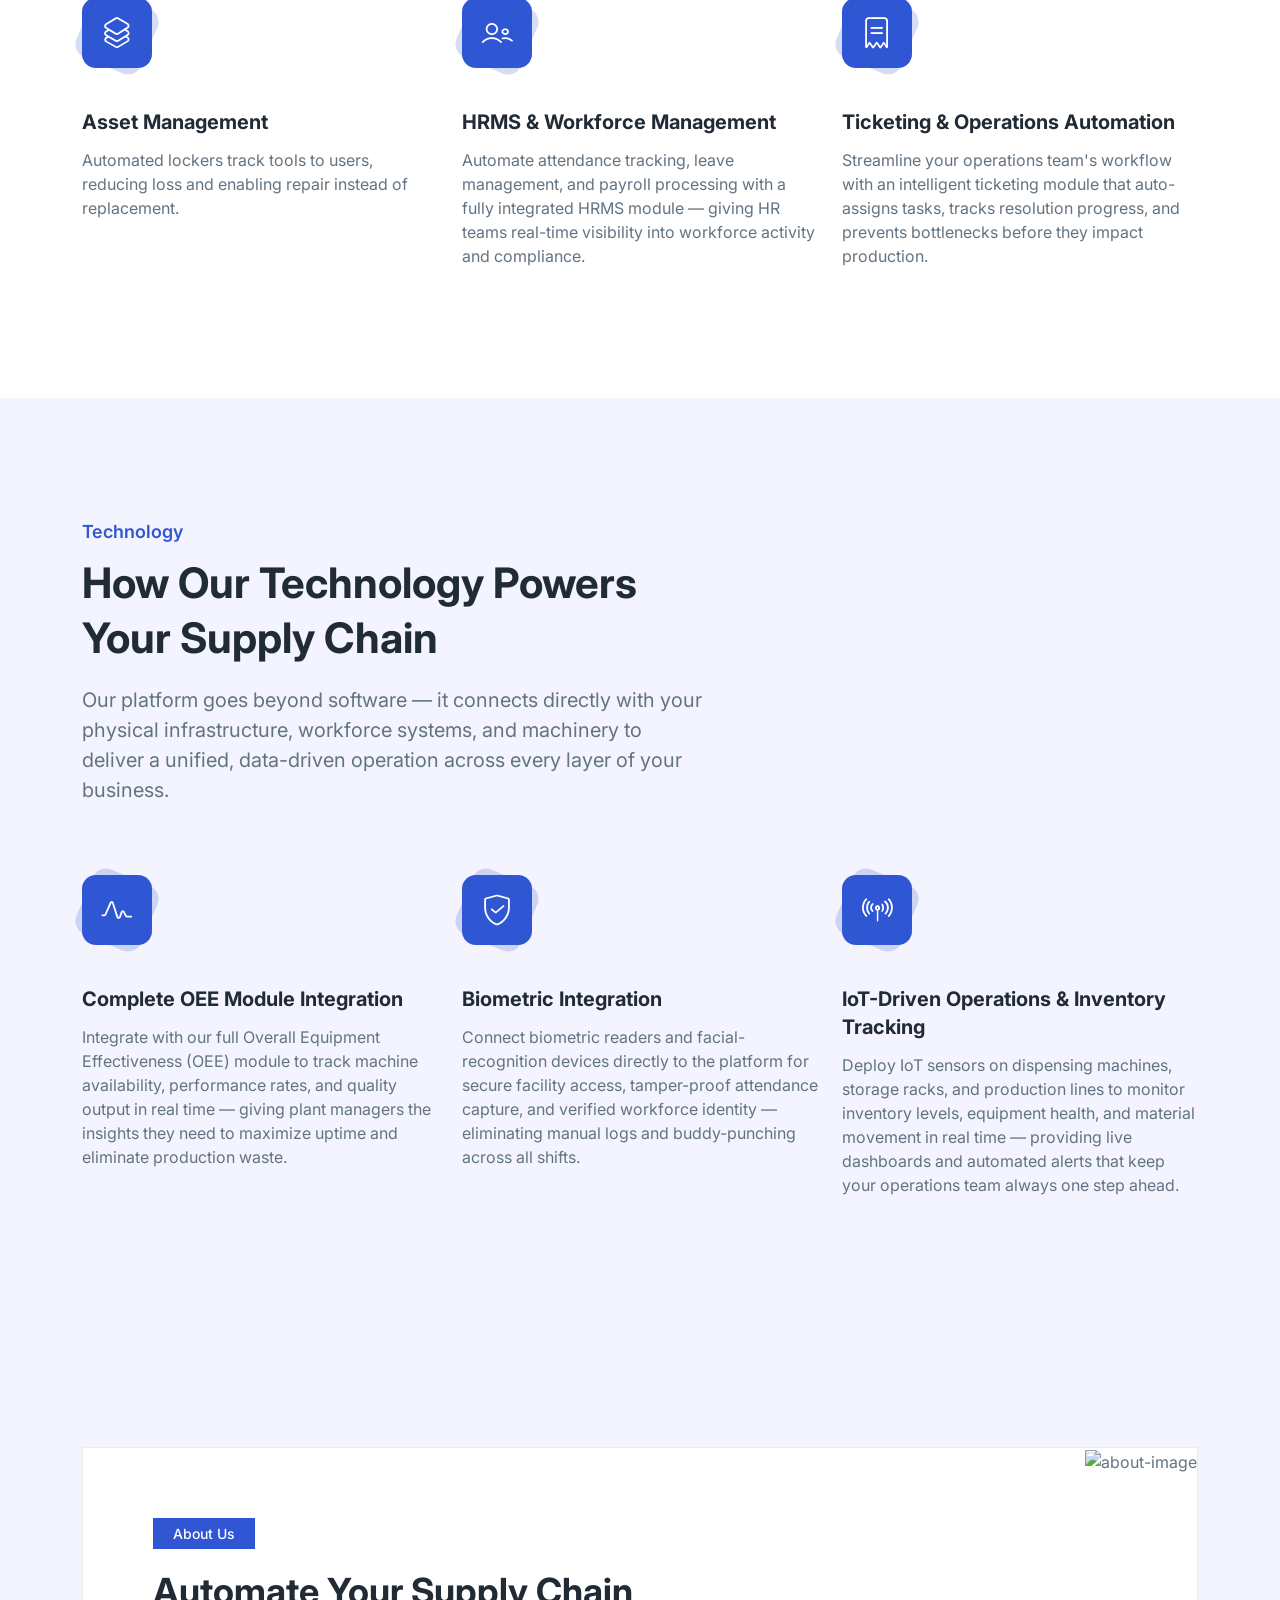
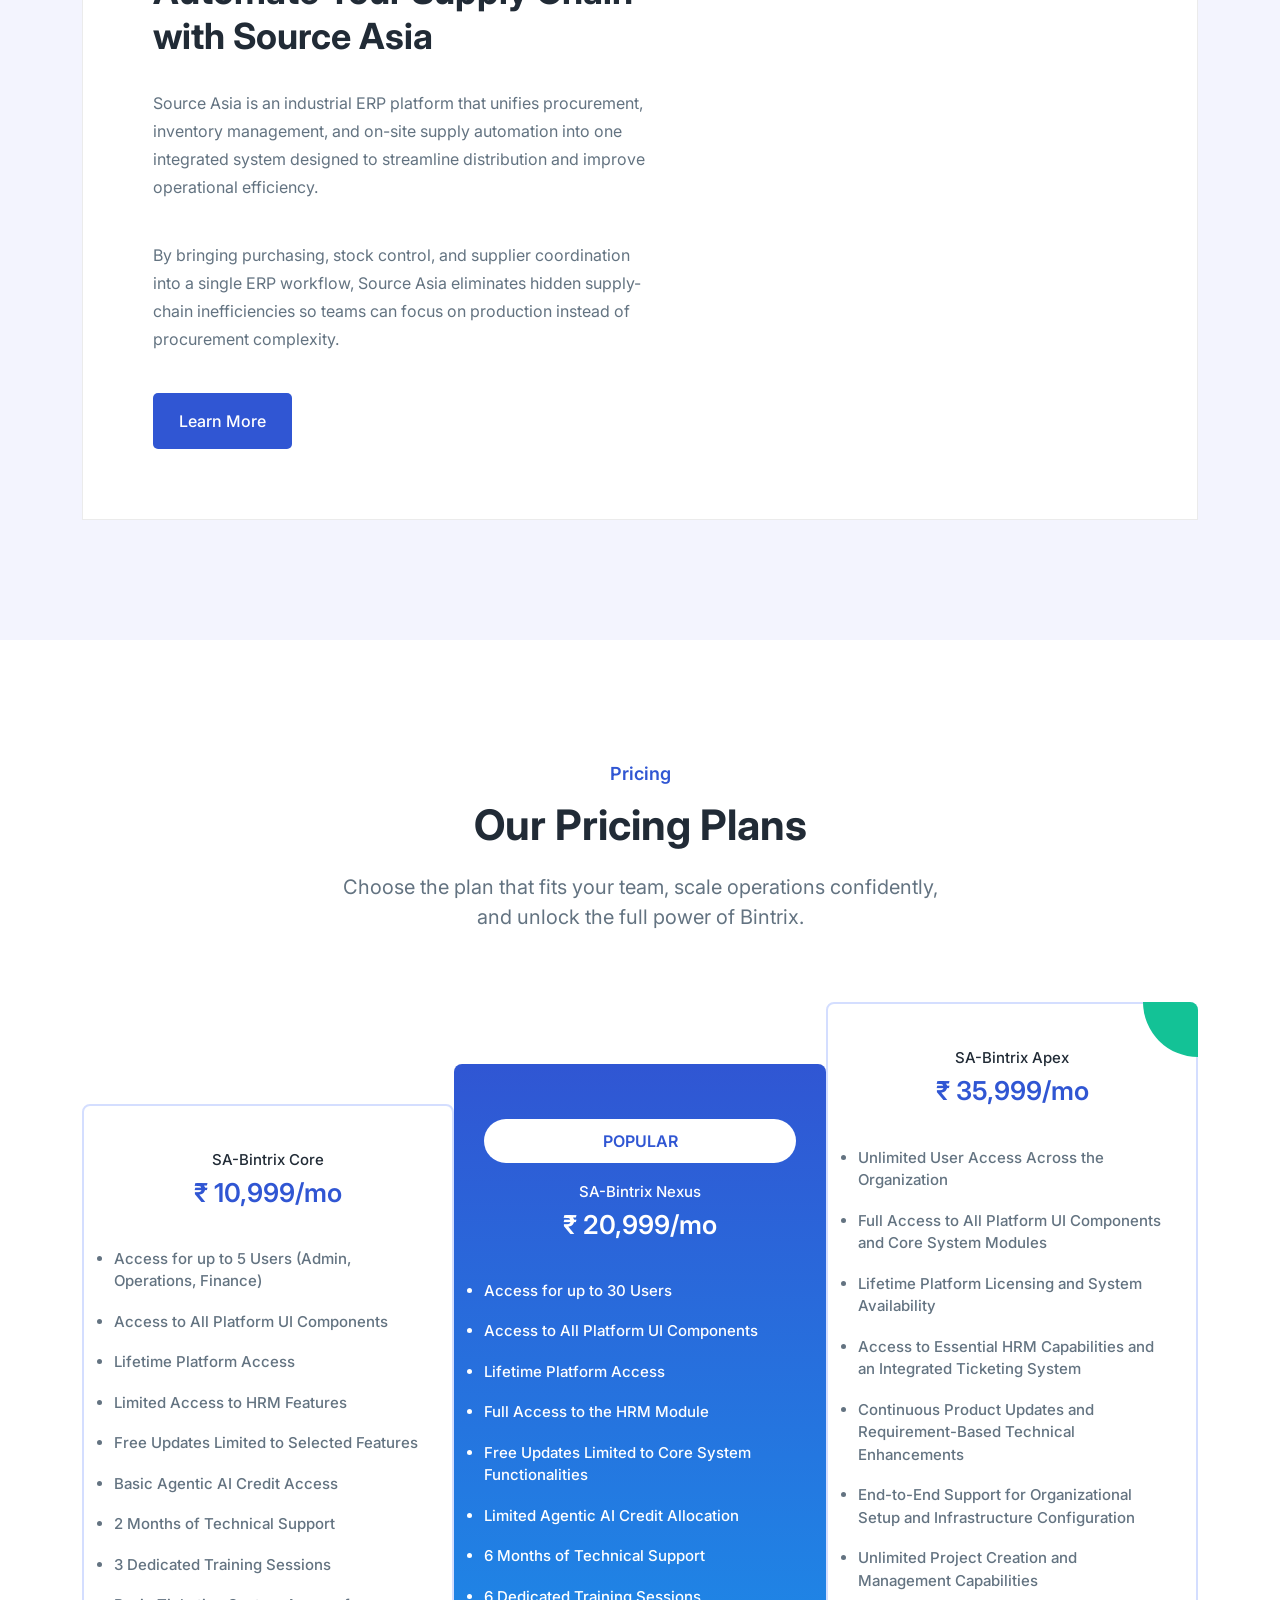
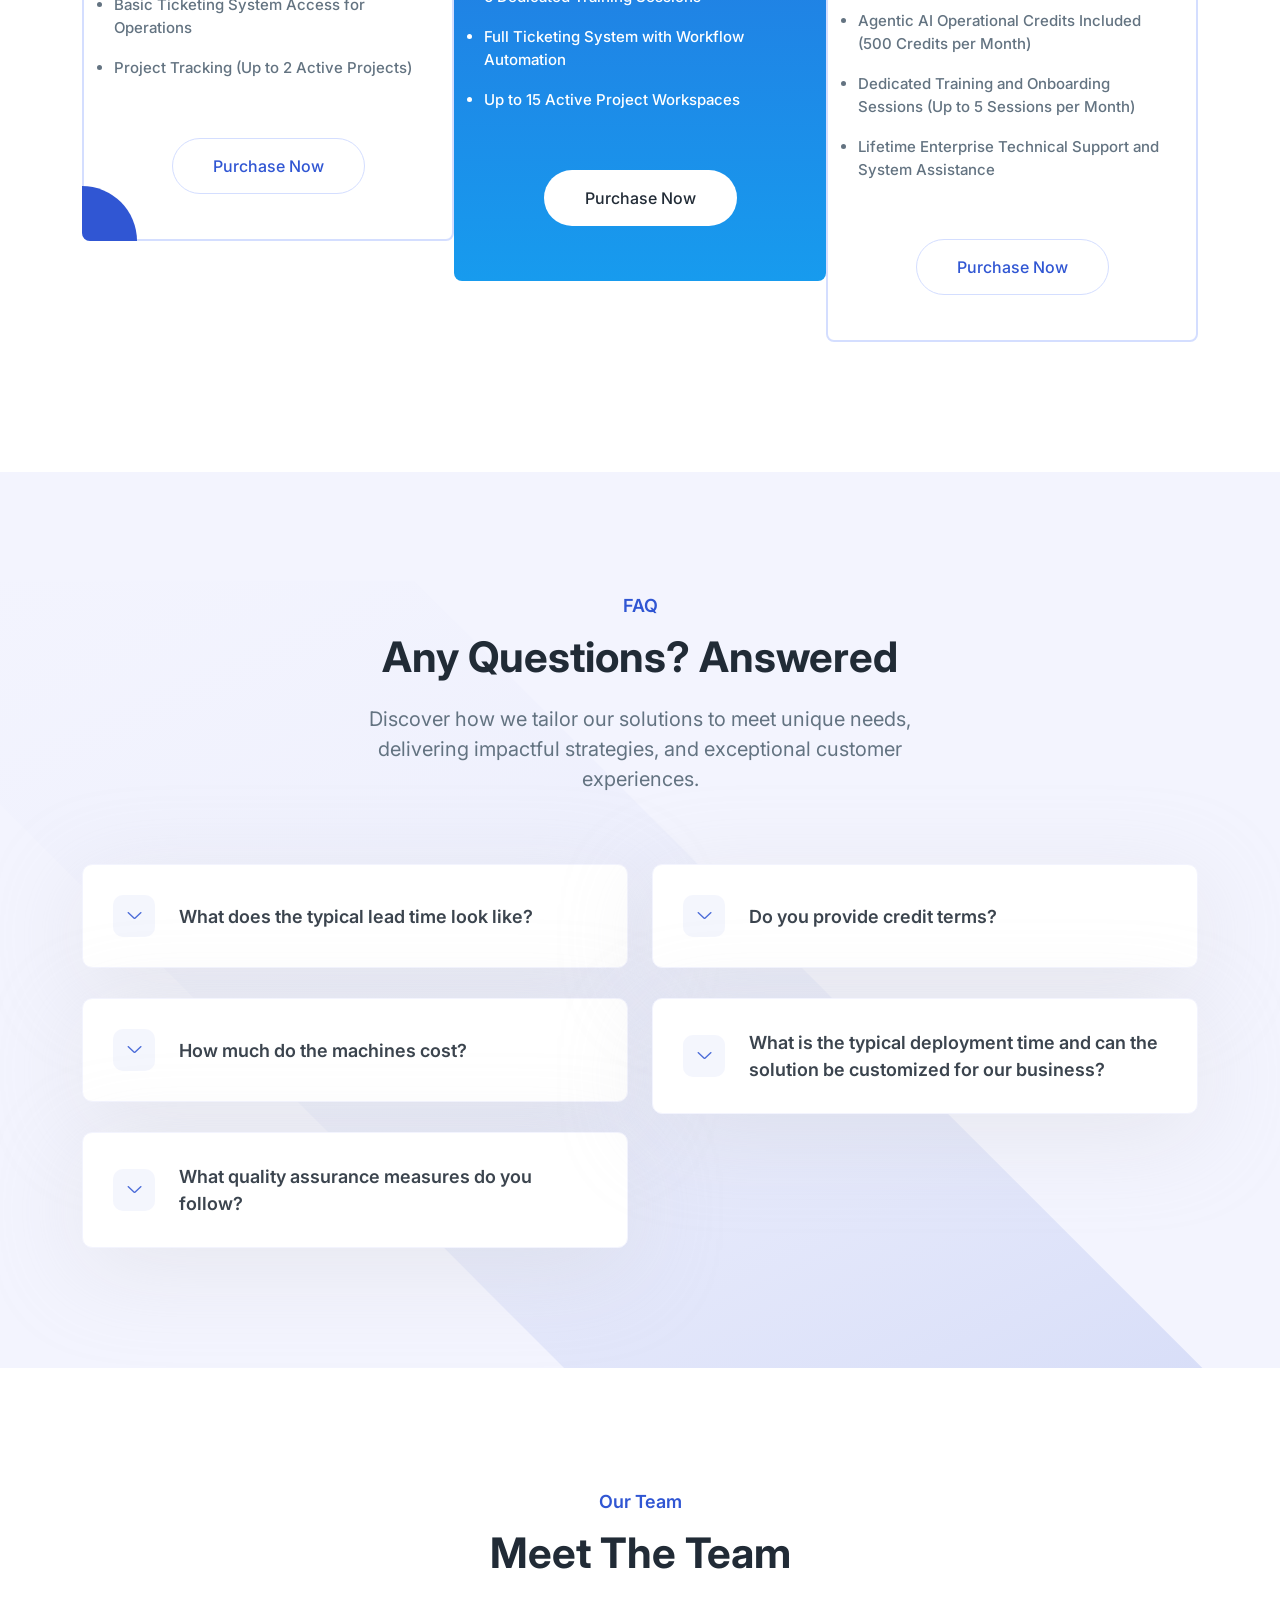
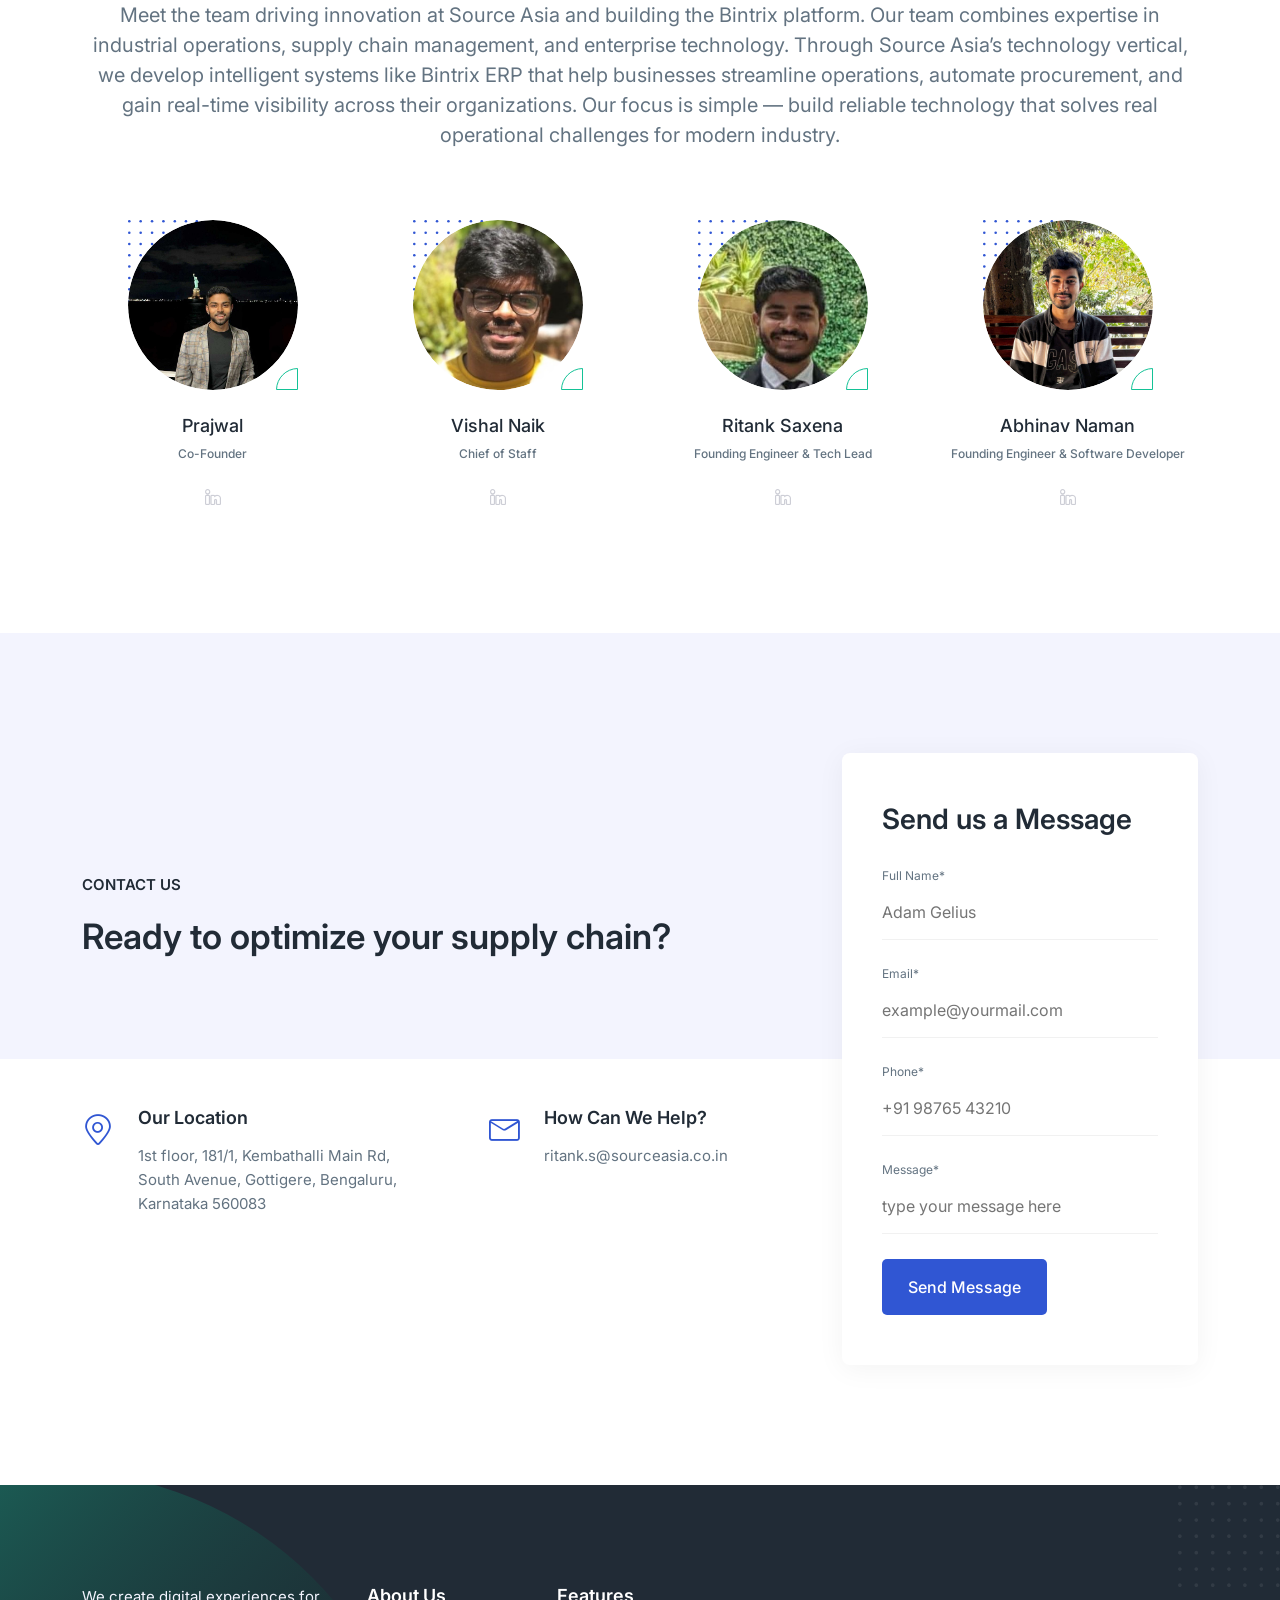
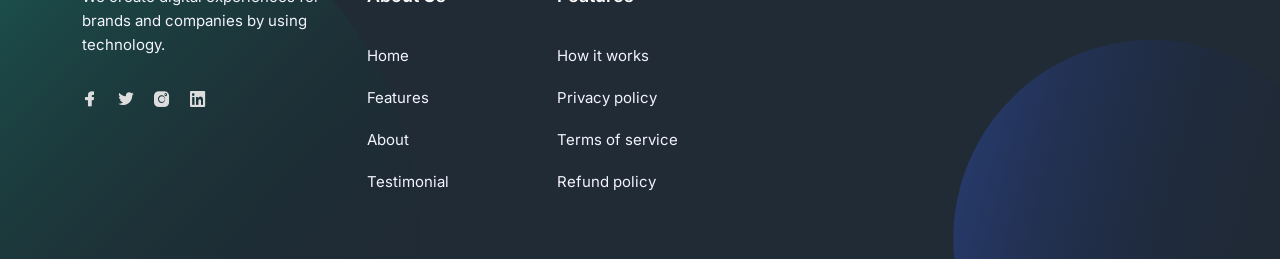
==== commit ffedacf6: "enhanced index.html" ====
--- a/index.html
+++ b/index.html
@@ -155,7 +155,7 @@
               <ul class="ud-hero-buttons">
                
                 <li>
-                  <a href="https://sourceasia.co.in" rel="nofollow noopener" target="_blank" class="ud-main-btn ud-link-btn">
+                  <a href="https://sourceasia.co.in" rel="nofollow noopener" target="_blank" class="ud-main-btn ud-white-btn">
                     Learn More <i class="lni lni-arrow-right"></i>
                   </a>
                 </li>
@@ -359,7 +359,7 @@
     By bringing purchasing, stock control, and supplier coordination into a single ERP workflow, Source Asia
     eliminates hidden supply-chain inefficiencies so teams can focus on production instead of procurement complexity.
   </p>
-              <a href="https://bintrix.sourceasia.co.in" class="ud-main-btn">Learn More</a>
+              <a href="https://bintrix.sourceasia.co.in" class="ud-main-btn" target="_blank">Learn More</a>
             </div>
           </div>
           <div class="ud-about-image">
@@ -395,8 +395,8 @@
             <h4>₹ 10,999/mo</h4>
           </div>
 
-          <div class="ud-pricing-body">
-            <ul>
+          <div class="ud-pricing-body" style="text-align: left;">
+            <ul style="list-style-type: disc;">
               <li>Access for up to 5 Users (Admin, Operations, Finance)</li>
               <li>Access to All Platform UI Components</li>
               <li>Lifetime Platform Access</li>
@@ -428,8 +428,8 @@
             <h4>₹ 20,999/mo</h4>
           </div>
 
-          <div class="ud-pricing-body">
-            <ul>
+          <div class="ud-pricing-body" style="text-align: left;">
+            <ul style="list-style-type: disc;">
               <li>Access for up to 30 Users</li>
               <li>Access to All Platform UI Components</li>
               <li>Lifetime Platform Access</li>
@@ -460,8 +460,8 @@
             <h4>₹ 35,999/mo</h4>
           </div>
 
-          <div class="ud-pricing-body">
-            <ul>
+          <div class="ud-pricing-body" style="text-align: left;">
+            <ul style="list-style-type: disc;">
               <li>Unlimited User Access Across the Organization</li>
               <li>Full Access to All Platform UI Components and Core System Modules</li>
               <li>Lifetime Platform Licensing and System Availability</li>
--- a/assets/css/ud-styles.css
+++ b/assets/css/ud-styles.css
@@ -1235,18 +1235,29 @@
   height: 170px;
   position: relative;
   margin: 0px auto 25px;
+  flex-shrink: 0;
 }
 
 .ud-single-team .ud-team-image {
   width: 170px;
   height: 170px;
+  min-width: 170px;
+  min-height: 170px;
   border-radius: 50%;
   overflow: hidden;
+  display: flex;
+  align-items: center;
+  justify-content: center;
 }
 
 .ud-single-team .ud-team-image img {
-  width: 100%;
-  height: 100%;
+  display: block;
+  width: 170px !important;
+  height: 170px !important;
+  min-width: 170px;
+  min-height: 170px;
+  max-width: none !important;
+  -o-object-fit: cover;
   object-fit: cover;
   border-radius: 50%;
 }
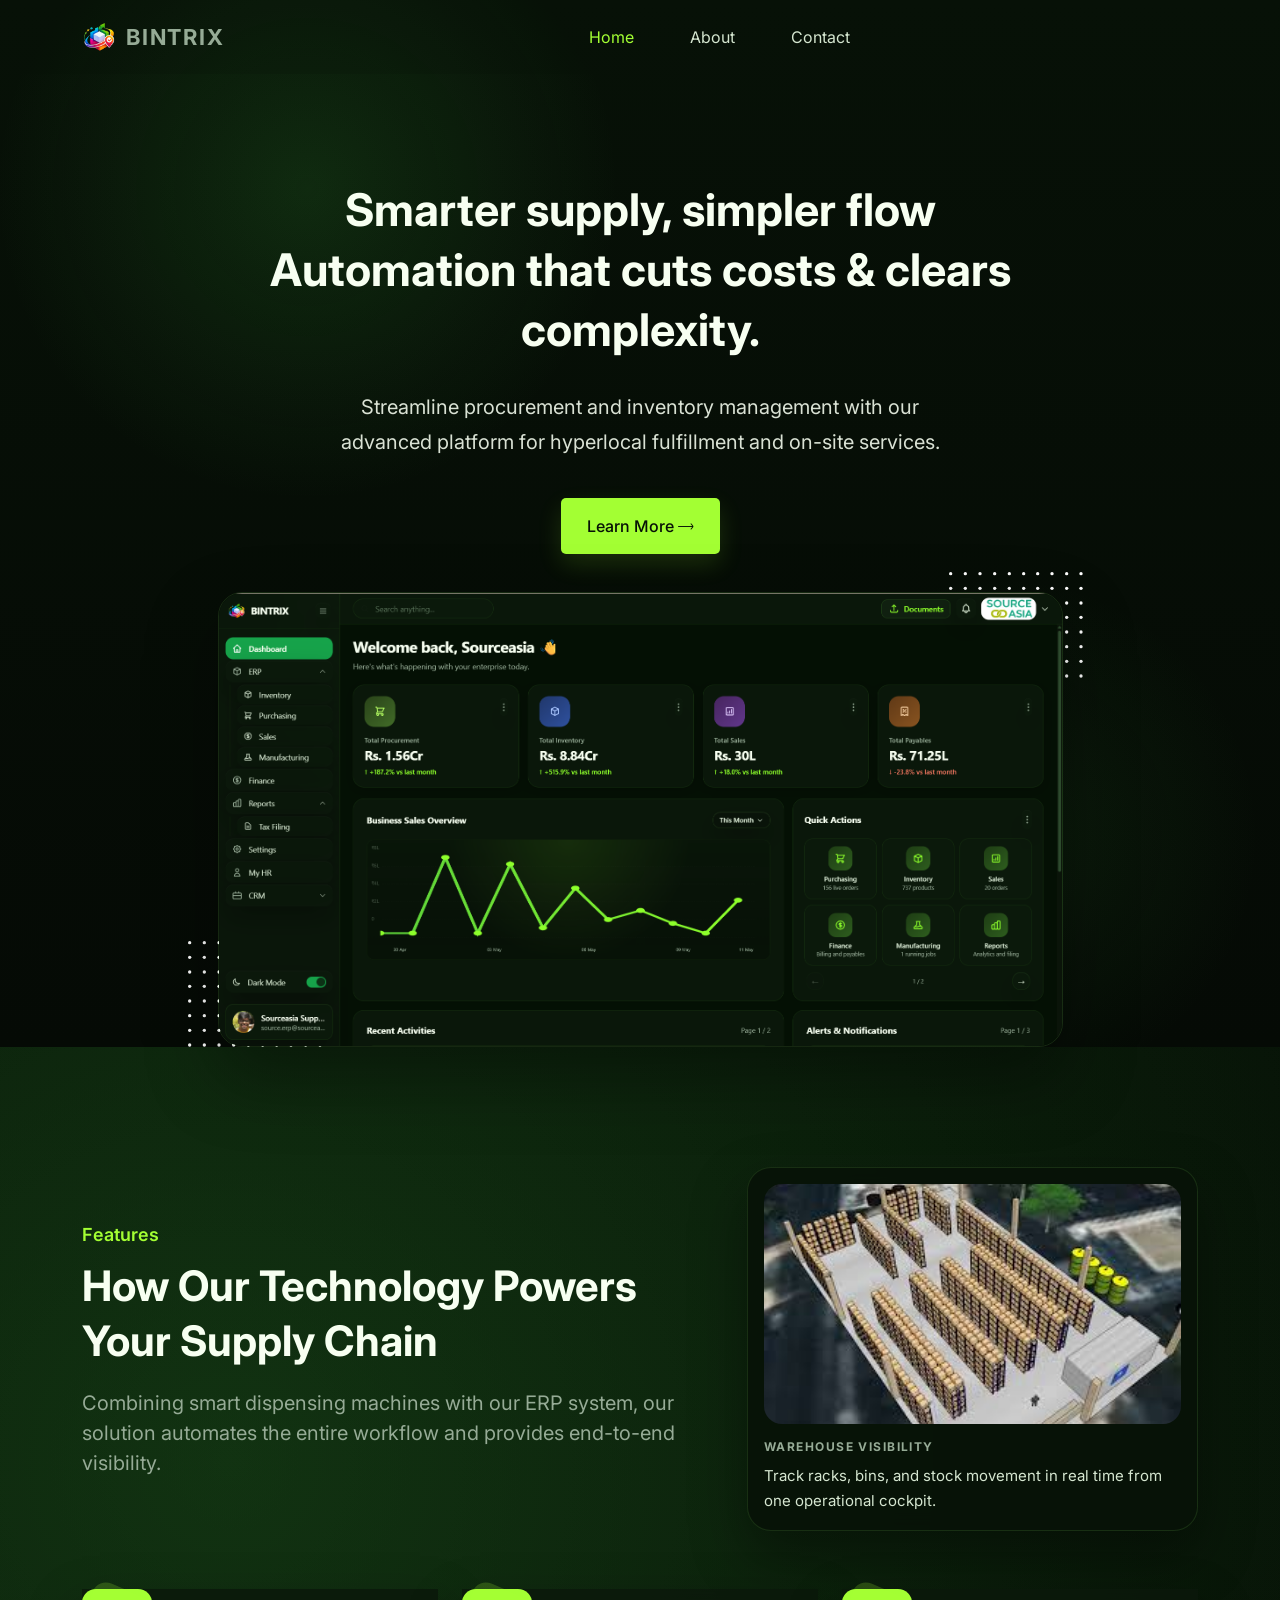
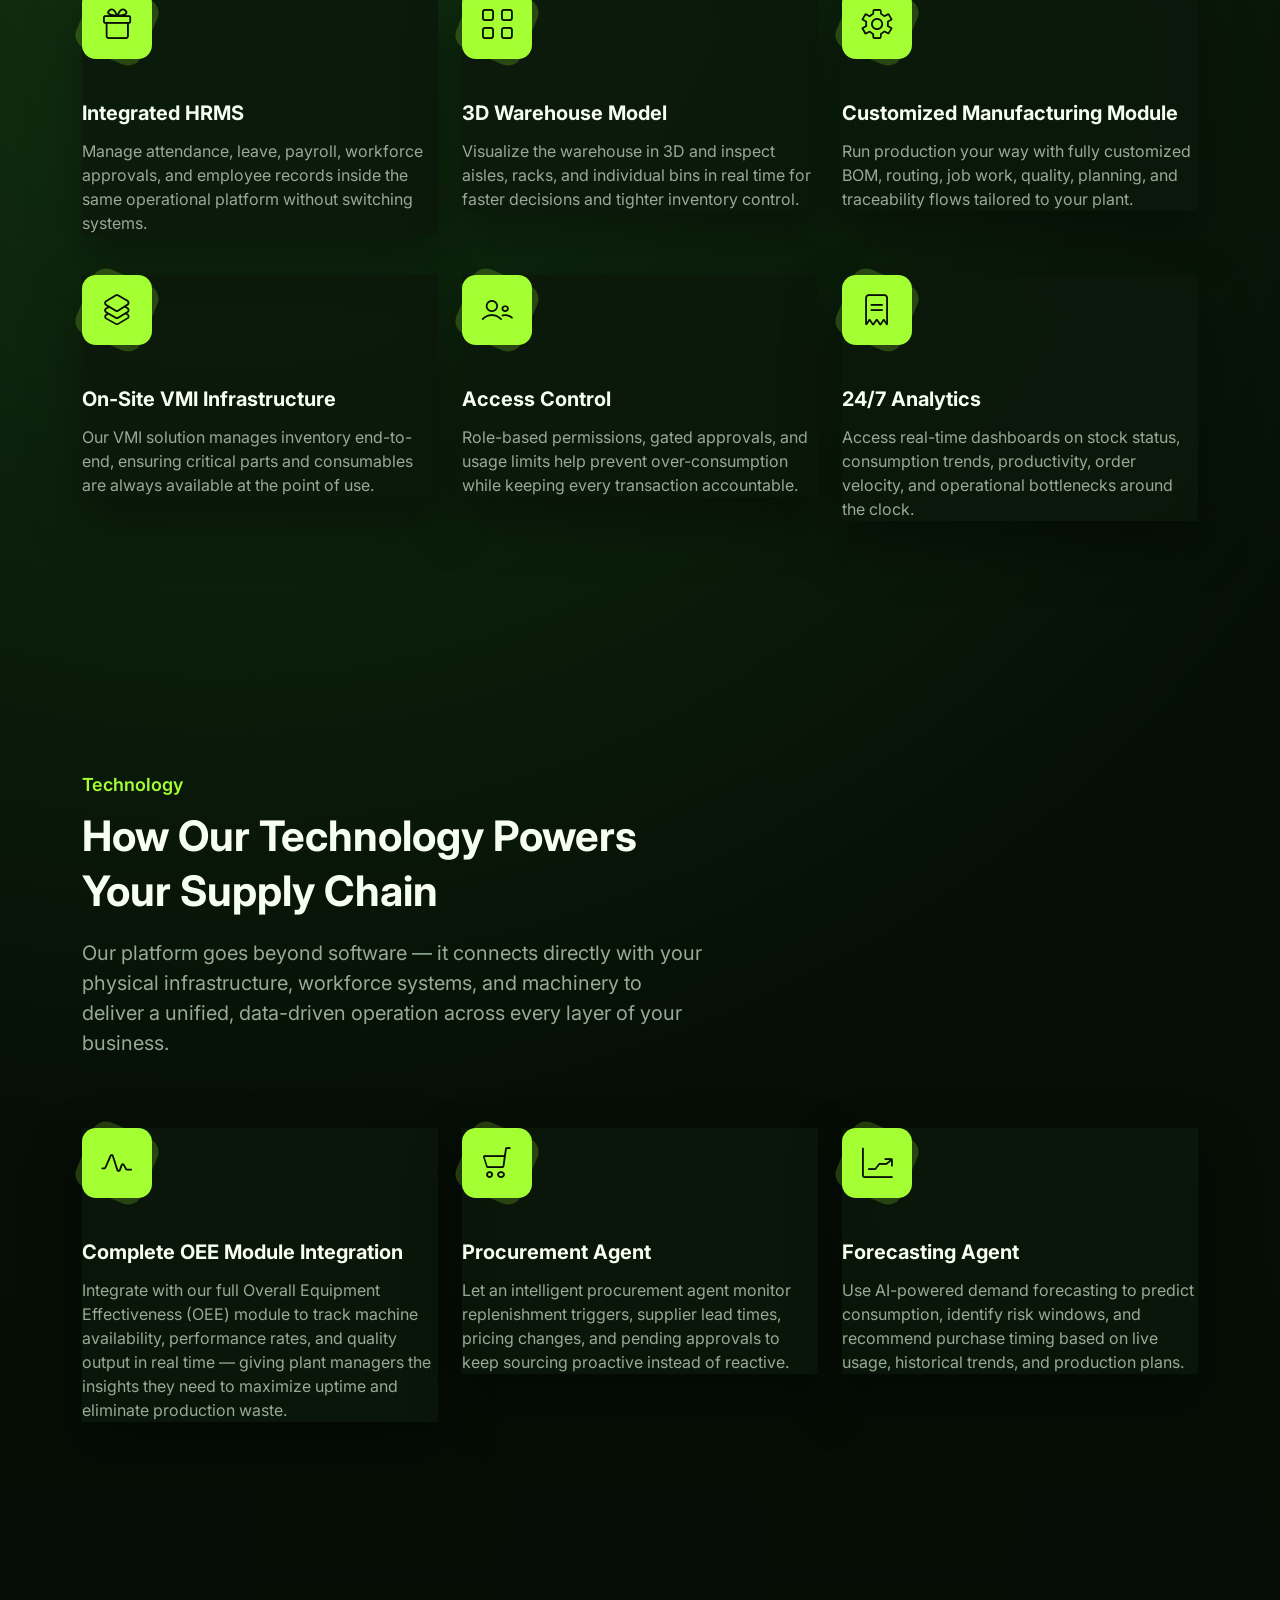
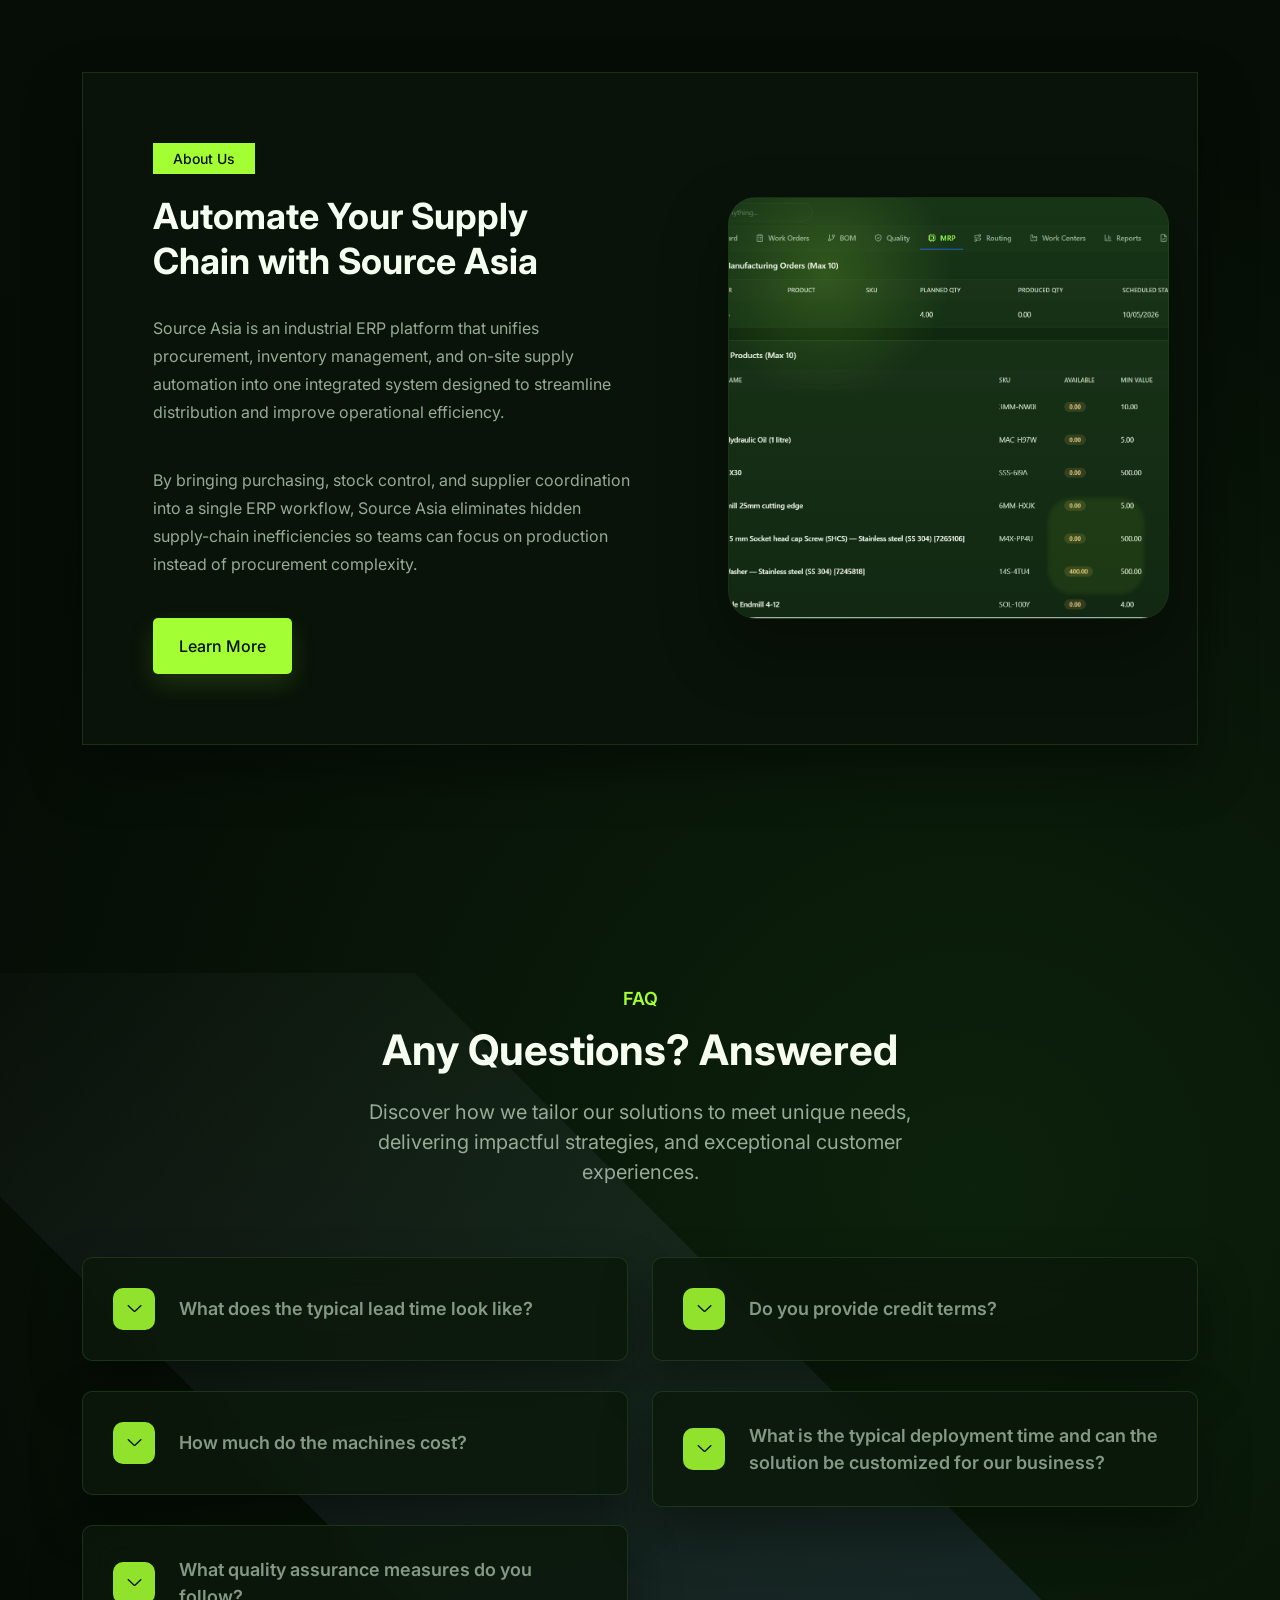
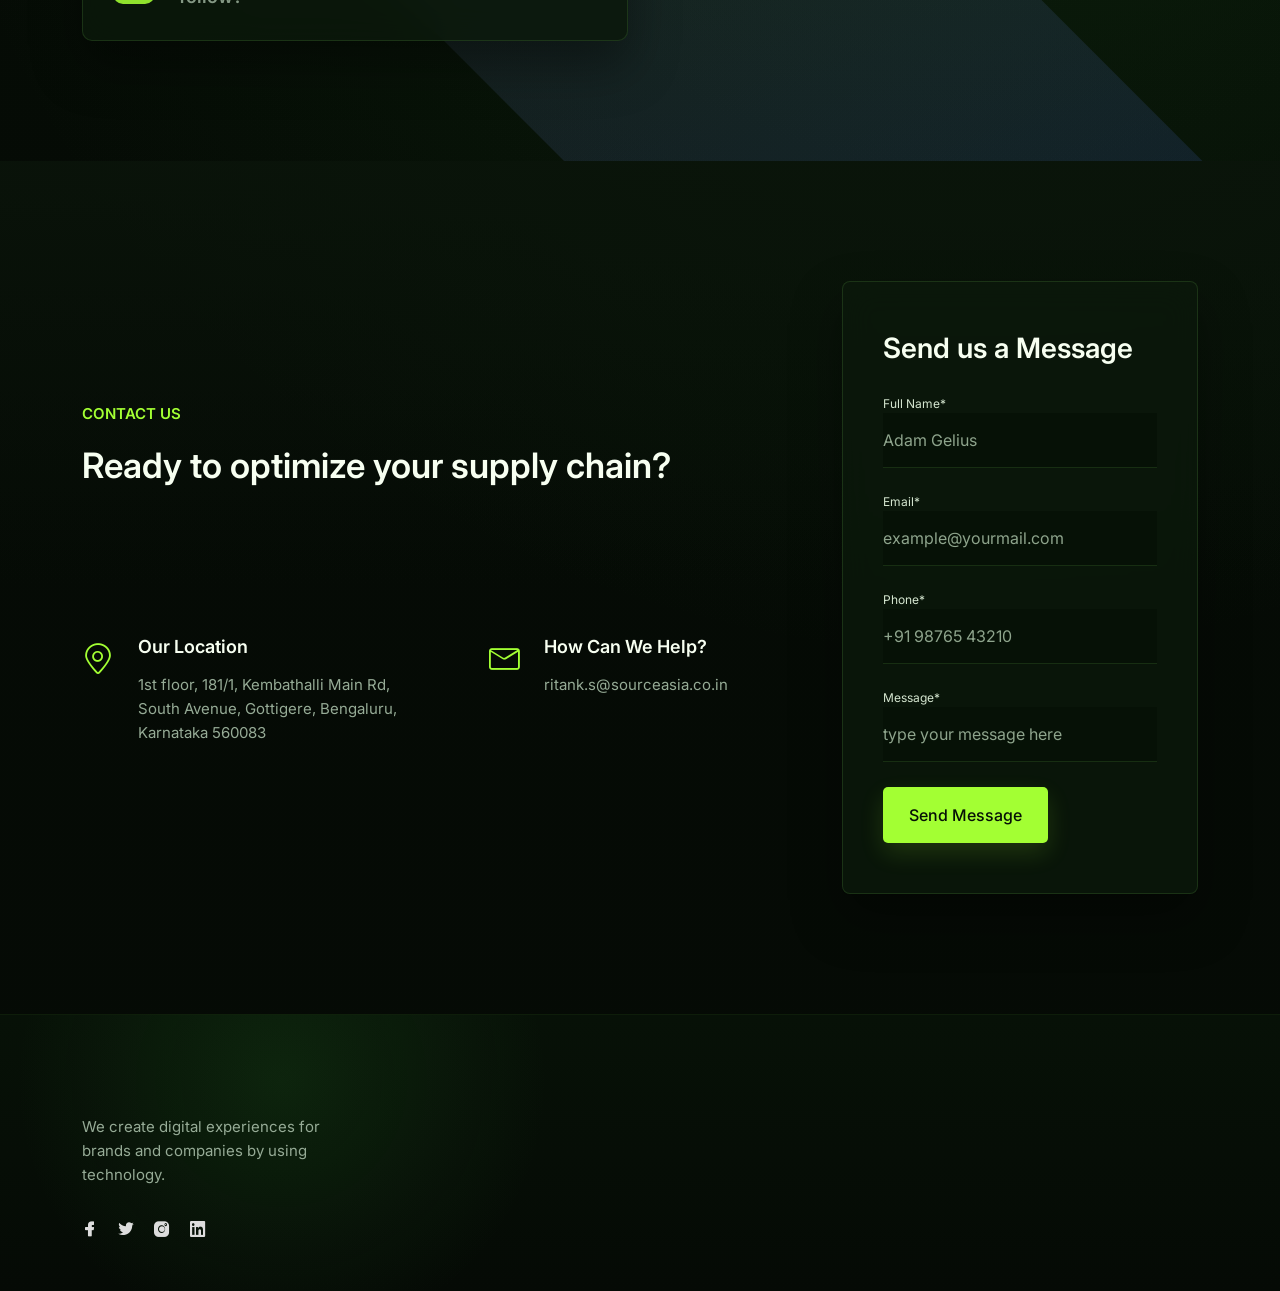
==== commit b7ec50e1: "Fixes" ====
--- a/index.html
+++ b/index.html
@@ -53,12 +53,10 @@
         <div class="row">
           <div class="col-lg-12">
             <nav class="navbar navbar-expand-lg">
-              <!-- <a class="navbar-brand" href="index.html"> -->
-                <!-- <img src="assets/images/logo/logo.svg" alt="Logo" /> -->
-                 <p class="" style="color:white; font-weight: bolder; font-size:xx-large;">
-                   Bintrix
-                 </p>
-              <!-- </a> -->
+              <a class="navbar-brand" href="index.html">
+                <img src="assets/images/logo/Bintrix.png?v=2" alt="Bintrix Logo" />
+                <span class="bintrix-wordmark">BINTRIX</span>
+              </a>
               <button class="navbar-toggler">
                 <span class="toggler-icon"> </span>
                 <span class="toggler-icon"> </span>
@@ -74,12 +72,9 @@
                   <li class="nav-item">
                     <a class="ud-menu-scroll" href="#about">About</a>
                   </li>
-                  <li class="nav-item">
+                  <!-- <li class="nav-item">
                     <a class="ud-menu-scroll" href="#pricing">Pricing</a>
-                  </li>
-                  <li class="nav-item">
-                    <a class="ud-menu-scroll" href="#team">Team</a>
-                  </li>
+                  </li> -->
                   <li class="nav-item">
                     <a class="ud-menu-scroll" href="#contact">Contact</a>
                   </li>
@@ -155,20 +150,21 @@
               <ul class="ud-hero-buttons">
                
                 <li>
-                  <a href="https://sourceasia.co.in" rel="nofollow noopener" target="_blank" class="ud-main-btn ud-white-btn">
+                  <a href="https://sourceasia.co.in" rel="nofollow noopener" target="_blank" class="ud-main-btn ud-link-btn">
                     Learn More <i class="lni lni-arrow-right"></i>
                   </a>
                 </li>
               </ul>
             </div>
-            <!-- <div
-              class="ud-hero-brands-wrapper wow fadeInUp"
-              data-wow-delay=".3s"
-            >
-              <img src="assets/images/hero/brand.svg" alt="brand" />
-            </div> -->
             <div class="ud-hero-image wow fadeInUp" data-wow-delay=".25s">
-              <img src="assets/images/hero/erp-hero.png" alt="hero-image" />
+              <img src="assets/images/hero/erp-hero.png" alt="Bintrix ERP dashboard" class="hero-main-image" />
+              <div class="ud-hero-floating-card">
+                <img src="assets/images/hero/warehouse-image.jpg" alt="Warehouse operations view" class="hero-warehouse-image" />
+                <div class="ud-hero-floating-copy">
+                  <span>Warehouse Visibility</span>
+                  <p>Track racks, bins, and stock movement in real time from one operational cockpit.</p>
+                </div>
+              </div>
               <img
                 src="assets/images/hero/dotted-shape.svg"
                 alt="shape"
@@ -189,9 +185,9 @@
     <!-- ====== Features Start ====== -->
     <section id="features" class="ud-features">
       <div class="container">
-        <div class="row">
-          <div class="col-lg-12">
-            <div class="ud-section-title">
+        <div class="row align-items-center features-hero-row">
+          <div class="col-lg-7">
+            <div class="ud-section-title features-section-title">
               <span>Features</span>
               <h2>How Our Technology Powers Your Supply Chain</h2>
               <p>
@@ -199,6 +195,15 @@
               </p>
             </div>
           </div>
+          <div class="col-lg-5">
+            <div class="features-warehouse-panel wow fadeInUp" data-wow-delay=".15s">
+              <img src="assets/images/hero/warehouse-image.jpg" alt="Warehouse operations view" class="features-warehouse-image" />
+              <div class="features-warehouse-copy">
+                <span>Warehouse Visibility</span>
+                <p>Track racks, bins, and stock movement in real time from one operational cockpit.</p>
+              </div>
+            </div>
+          </div>
         </div>
         <div class="row">
           <div class="col-xl-4 col-lg-4 col-sm-6">
@@ -207,9 +212,9 @@
                 <i class="lni lni-gift"></i>
               </div>
               <div class="ud-feature-content">
-                <h3 class="ud-feature-title">On-Site VMI Infrastructure</h3>
+                <h3 class="ud-feature-title">Integrated HRMS</h3>
                 <p class="ud-feature-desc">
-                  Our VMI solution manages inventory end‑to‑end, ensuring parts are always available.
+                  Manage attendance, leave, payroll, workforce approvals, and employee records inside the same operational platform without switching systems.
                 </p>
               </div>
             </div>
@@ -217,12 +222,12 @@
           <div class="col-xl-4 col-lg-4 col-sm-6">
             <div class="ud-single-feature wow fadeInUp" data-wow-delay=".15s">
               <div class="ud-feature-icon">
-                <i class="lni lni-move"></i>
+                <i class="lni lni-grid-alt"></i>
               </div>
               <div class="ud-feature-content">
-                <h3 class="ud-feature-title">Access Control</h3>
+                <h3 class="ud-feature-title">3D Warehouse Model</h3>
                 <p class="ud-feature-desc">
-                  Role‑based permissions and usage limits prevent employees from over‑consuming supplies.
+                  Visualize the warehouse in 3D and inspect aisles, racks, and individual bins in real time for faster decisions and tighter inventory control.
                 </p>
               </div>
             </div>
@@ -230,12 +235,12 @@
           <div class="col-xl-4 col-lg-4 col-sm-6">
             <div class="ud-single-feature wow fadeInUp" data-wow-delay=".2s">
               <div class="ud-feature-icon">
-                <i class="lni lni-layout"></i>
+                <i class="lni lni-cog"></i>
               </div>
               <div class="ud-feature-content">
-                <h3 class="ud-feature-title">24/7 Analytics</h3>
+                <h3 class="ud-feature-title">Customized Manufacturing Module</h3>
                 <p class="ud-feature-desc">
-                  Access real-time data on stock status, monthly spending, total savings and other vital updates.
+                  Run production your way with fully customized BOM, routing, job work, quality, planning, and traceability flows tailored to your plant.
                 </p>
               </div>
             </div>
@@ -246,9 +251,9 @@
                 <i class="lni lni-layers"></i>
               </div>
               <div class="ud-feature-content">
-                <h3 class="ud-feature-title">Asset Management</h3>
+                <h3 class="ud-feature-title">On-Site VMI Infrastructure</h3>
                 <p class="ud-feature-desc">
-                  Automated lockers track tools to users, reducing loss and enabling repair instead of replacement.
+                  Our VMI solution manages inventory end-to-end, ensuring critical parts and consumables are always available at the point of use.
                 </p>
               </div>
             </div>
@@ -259,9 +264,9 @@
                 <i class="lni lni-users"></i>
               </div>
               <div class="ud-feature-content">
-                <h3 class="ud-feature-title">HRMS &amp; Workforce Management</h3>
+                <h3 class="ud-feature-title">Access Control</h3>
                 <p class="ud-feature-desc">
-                  Automate attendance tracking, leave management, and payroll processing with a fully integrated HRMS module — giving HR teams real-time visibility into workforce activity and compliance.
+                  Role-based permissions, gated approvals, and usage limits help prevent over-consumption while keeping every transaction accountable.
                 </p>
               </div>
             </div>
@@ -272,9 +277,9 @@
                 <i class="lni lni-ticket-alt"></i>
               </div>
               <div class="ud-feature-content">
-                <h3 class="ud-feature-title">Ticketing &amp; Operations Automation</h3>
+                <h3 class="ud-feature-title">24/7 Analytics</h3>
                 <p class="ud-feature-desc">
-                  Streamline your operations team's workflow with an intelligent ticketing module that auto-assigns tasks, tracks resolution progress, and prevents bottlenecks before they impact production.
+                  Access real-time dashboards on stock status, consumption trends, productivity, order velocity, and operational bottlenecks around the clock.
                 </p>
               </div>
             </div>
@@ -285,7 +290,7 @@
     <!-- ====== Features End ====== -->
 
     <!-- ====== Technology Start ====== -->
-    <section class="ud-features" style="background: #f3f4fe;">
+    <section class="ud-features ud-technology-section">
       <div class="container">
         <div class="row">
           <div class="col-lg-12">
@@ -315,12 +320,12 @@
           <div class="col-xl-4 col-lg-4 col-sm-6">
             <div class="ud-single-feature wow fadeInUp" data-wow-delay=".15s">
               <div class="ud-feature-icon">
-                <i class="lni lni-protection"></i>
+                <i class="lni lni-cart"></i>
               </div>
               <div class="ud-feature-content">
-                <h3 class="ud-feature-title">Biometric Integration</h3>
+                <h3 class="ud-feature-title">Procurement Agent</h3>
                 <p class="ud-feature-desc">
-                  Connect biometric readers and facial-recognition devices directly to the platform for secure facility access, tamper-proof attendance capture, and verified workforce identity — eliminating manual logs and buddy-punching across all shifts.
+                  Let an intelligent procurement agent monitor replenishment triggers, supplier lead times, pricing changes, and pending approvals to keep sourcing proactive instead of reactive.
                 </p>
               </div>
             </div>
@@ -328,12 +333,12 @@
           <div class="col-xl-4 col-lg-4 col-sm-6">
             <div class="ud-single-feature wow fadeInUp" data-wow-delay=".2s">
               <div class="ud-feature-icon">
-                <i class="lni lni-signal"></i>
+                <i class="lni lni-stats-up"></i>
               </div>
               <div class="ud-feature-content">
-                <h3 class="ud-feature-title">IoT-Driven Operations &amp; Inventory Tracking</h3>
+                <h3 class="ud-feature-title">Forecasting Agent</h3>
                 <p class="ud-feature-desc">
-                  Deploy IoT sensors on dispensing machines, storage racks, and production lines to monitor inventory levels, equipment health, and material movement in real time — providing live dashboards and automated alerts that keep your operations team always one step ahead.
+                  Use AI-powered demand forecasting to predict consumption, identify risk windows, and recommend purchase timing based on live usage, historical trends, and production plans.
                 </p>
               </div>
             </div>
@@ -359,11 +364,13 @@
     By bringing purchasing, stock control, and supplier coordination into a single ERP workflow, Source Asia
     eliminates hidden supply-chain inefficiencies so teams can focus on production instead of procurement complexity.
   </p>
-              <a href="https://bintrix.sourceasia.co.in" class="ud-main-btn" target="_blank">Learn More</a>
+              <a href="https://bintrix.sourceasia.co.in" class="ud-main-btn">Learn More</a>
             </div>
           </div>
           <div class="ud-about-image">
-            <img src="assets/images/about/about-image.svg" alt="about-image" />
+            <div class="ud-about-image-shell">
+              <img src="assets/images/about/about-image.png" alt="Source Asia and Bintrix operations overview" />
+            </div>
           </div>
         </div>
       </div>
@@ -371,122 +378,7 @@
     <!-- ====== About End ====== -->
 
     <!-- ====== Pricing Start ====== -->
-<section id="pricing" class="ud-pricing">
-  <div class="container">
-    <div class="row">
-      <div class="col-lg-12">
-        <div class="ud-section-title mx-auto text-center">
-          <span>Pricing</span>
-          <h2>Our Pricing Plans</h2>
-         <p>
-  Choose the plan that fits your team, scale operations confidently, and unlock the full power of Bintrix.
-</p>
-        </div>
-      </div>
-    </div>
-
-    <div class="row g-0 align-items-center justify-content-center">
-      
-      <!-- CORE PLAN -->
-      <div class="col-lg-4 col-md-6 col-sm-10">
-        <div class="ud-single-pricing first-item wow fadeInUp" data-wow-delay=".15s">
-          <div class="ud-pricing-header">
-            <h3>SA-Bintrix Core</h3>
-            <h4>₹ 10,999/mo</h4>
-          </div>
-
-          <div class="ud-pricing-body" style="text-align: left;">
-            <ul style="list-style-type: disc;">
-              <li>Access for up to 5 Users (Admin, Operations, Finance)</li>
-              <li>Access to All Platform UI Components</li>
-              <li>Lifetime Platform Access</li>
-              <li>Limited Access to HRM Features</li>
-              <li>Free Updates Limited to Selected Features</li>
-              <li>Basic Agentic AI Credit Access</li>
-              <li>2 Months of Technical Support</li>
-              <li>3 Dedicated Training Sessions</li>
-              <li>Basic Ticketing System Access for Operations</li>
-              <li>Project Tracking (Up to 2 Active Projects)</li>
-            </ul>
-          </div>
-
-          <div class="ud-pricing-footer">
-            <a href="javascript:void(0)" class="ud-main-btn ud-border-btn">
-              Purchase Now
-            </a>
-          </div>
-        </div>
-      </div>
-
-      <!-- NEXUS PLAN -->
-      <div class="col-lg-4 col-md-6 col-sm-10">
-        <div class="ud-single-pricing active wow fadeInUp" data-wow-delay=".1s">
-          <span class="ud-popular-tag">POPULAR</span>
-
-          <div class="ud-pricing-header">
-            <h3>SA-Bintrix Nexus</h3>
-            <h4>₹ 20,999/mo</h4>
-          </div>
-
-          <div class="ud-pricing-body" style="text-align: left;">
-            <ul style="list-style-type: disc;">
-              <li>Access for up to 30 Users</li>
-              <li>Access to All Platform UI Components</li>
-              <li>Lifetime Platform Access</li>
-              <li>Full Access to the HRM Module</li>
-              <li>Free Updates Limited to Core System Functionalities</li>
-              <li>Limited Agentic AI Credit Allocation</li>
-              <li>6 Months of Technical Support</li>
-              <li>6 Dedicated Training Sessions</li>
-              <li>Full Ticketing System with Workflow Automation</li>
-              <li>Up to 15 Active Project Workspaces</li>
-            </ul>
-          </div>
-
-          <div class="ud-pricing-footer">
-            <a href="javascript:void(0)" class="ud-main-btn ud-white-btn">
-              Purchase Now
-            </a>
-          </div>
-        </div>
-      </div>
-
-      <!-- APEX PLAN -->
-      <div class="col-lg-4 col-md-6 col-sm-10">
-        <div class="ud-single-pricing last-item wow fadeInUp" data-wow-delay=".15s">
-          
-          <div class="ud-pricing-header">
-            <h3>SA-Bintrix Apex</h3>
-            <h4>₹ 35,999/mo</h4>
-          </div>
-
-          <div class="ud-pricing-body" style="text-align: left;">
-            <ul style="list-style-type: disc;">
-              <li>Unlimited User Access Across the Organization</li>
-              <li>Full Access to All Platform UI Components and Core System Modules</li>
-              <li>Lifetime Platform Licensing and System Availability</li>
-              <li>Access to Essential HRM Capabilities and an Integrated Ticketing System</li>
-              <li>Continuous Product Updates and Requirement-Based Technical Enhancements</li>
-              <li>End-to-End Support for Organizational Setup and Infrastructure Configuration</li>
-              <li>Unlimited Project Creation and Management Capabilities</li>
-              <li>Agentic AI Operational Credits Included (500 Credits per Month)</li>
-              <li>Dedicated Training and Onboarding Sessions (Up to 5 Sessions per Month)</li>
-              <li>Lifetime Enterprise Technical Support and System Assistance</li>
-            </ul>
-          </div>
-
-          <div class="ud-pricing-footer">
-            <a href="javascript:void(0)" class="ud-main-btn ud-border-btn">
-              Purchase Now
-            </a>
-          </div>
-
-        </div>
-      </div>
-
-    </div>
-  </div>
-</section>
+
     <!-- ====== Pricing End ====== -->
 
     <!-- ====== FAQ Start ====== -->
@@ -1028,15 +920,7 @@
 
     <!-- ====== Footer Start ====== -->
     <footer class="ud-footer wow fadeInUp" data-wow-delay=".15s">
-      <div class="shape shape-1">
-        <img src="assets/images/footer/shape-1.svg" alt="shape" />
-      </div>
-      <div class="shape shape-2">
-        <img src="assets/images/footer/shape-2.svg" alt="shape" />
-      </div>
-      <div class="shape shape-3">
-        <img src="assets/images/footer/shape-3.svg" alt="shape" />
-      </div>
+      
       <div class="ud-footer-widgets">
         <div class="container">
           <div class="row">
@@ -1074,190 +958,16 @@
               </div>
             </div>
 
-            <div class="col-xl-2 col-lg-2 col-md-6 col-sm-6">
-              <div class="ud-widget">
-                <h5 class="ud-widget-title">About Us</h5>
-                <ul class="ud-widget-links">
-                  <li>
-                    <a href="javascript:void(0)">Home</a>
-                  </li>
-                  <li>
-                    <a href="javascript:void(0)">Features</a>
-                  </li>
-                  <li>
-                    <a href="javascript:void(0)">About</a>
-                  </li>
-                  <li>
-                    <a href="javascript:void(0)">Testimonial</a>
-                  </li>
-                </ul>
-              </div>
-            </div>
-            <div class="col-xl-2 col-lg-3 col-md-6 col-sm-6">
-              <div class="ud-widget">
-                <h5 class="ud-widget-title">Features</h5>
-                <ul class="ud-widget-links">
-                  <li>
-                    <a href="javascript:void(0)">How it works</a>
-                  </li>
-                  <li>
-                    <a href="javascript:void(0)">Privacy policy</a>
-                  </li>
-                  <li>
-                    <a href="javascript:void(0)">Terms of service</a>
-                  </li>
-                  <li>
-                    <a href="javascript:void(0)">Refund policy</a>
-                  </li>
-                </ul>
-              </div>
-            </div>
-            <!-- <div class="col-xl-2 col-lg-3 col-md-6 col-sm-6">
-              <div class="ud-widget">
-                <h5 class="ud-widget-title">Our Products</h5>
-                <ul class="ud-widget-links">
-                  <li>
-                    <a
-                      href="https://lineicons.com/"
-                      rel="nofollow noopner"
-                      target="_blank"
-                      >Lineicons
-                    </a>
-                  </li>
-                  <li>
-                    <a
-                      href="https://ecommercehtml.com/"
-                      rel="nofollow noopner"
-                      target="_blank"
-                      >Ecommerce HTML</a
-                    >
-                  </li>
-                  <li>
-                    <a
-                      href="https://ayroui.com/"
-                      rel="nofollow noopner"
-                      target="_blank"
-                      >Ayro UI</a
-                    >
-                  </li>
-                  <li>
-                    <a
-                      href="https://graygrids.com/"
-                      rel="nofollow noopner"
-                      target="_blank"
-                      >Plain Admin</a
-                    >
-                  </li>
-                </ul>
-              </div>
-            </div> -->
-            <!-- <div class="col-xl-3 col-lg-6 col-md-8 col-sm-10">
-              <div class="ud-widget">
-                <h5 class="ud-widget-title">Partners</h5>
-                <ul class="ud-widget-brands">
-                  <li>
-                    <a
-                      href="https://ayroui.com/"
-                      rel="nofollow noopner"
-                      target="_blank"
-                    >
-                      <img
-                        src="assets/images/footer/brands/ayroui.svg"
-                        alt="ayroui"
-                      />
-                    </a>
-                  </li>
-                  <li>
-                    <a
-                      href="https://ecommercehtml.com/"
-                      rel="nofollow noopner"
-                      target="_blank"
-                    >
-                      <img
-                        src="assets/images/footer/brands/ecommerce-html.svg"
-                        alt="ecommerce-html"
-                      />
-                    </a>
-                  </li>
-                  <li>
-                    <a
-                      href="https://graygrids.com/"
-                      rel="nofollow noopner"
-                      target="_blank"
-                    >
-                      <img
-                        src="assets/images/footer/brands/graygrids.svg"
-                        alt="graygrids"
-                      />
-                    </a>
-                  </li>
-                  <li>
-                    <a
-                      href="https://lineicons.com/"
-                      rel="nofollow noopner"
-                      target="_blank"
-                    >
-                      <img
-                        src="assets/images/footer/brands/lineicons.svg"
-                        alt="lineicons"
-                      />
-                    </a>
-                  </li>
-                  <li>
-                    <a
-                      href="https://uideck.com/"
-                      rel="nofollow noopner"
-                      target="_blank"
-                    >
-                      <img
-                        src="assets/images/footer/brands/uideck.svg"
-                        alt="uideck"
-                      />
-                    </a>
-                  </li>
-                  <li>
-                    <a
-                      href="https://tailwindtemplates.co/"
-                      rel="nofollow noopner"
-                      target="_blank"
-                    >
-                      <img
-                        src="assets/images/footer/brands/tailwindtemplates.svg"
-                        alt="tailwindtemplates"
-                      />
-                    </a>
-                  </li>
-                </ul>
-              </div>
-            </div> -->
-          </div>
-        </div>
-      </div>
-      <!-- <div class="ud-footer-bottom">
-        <div class="container">
-          <div class="row">
-            <div class="col-md-8">
-              <ul class="ud-footer-bottom-left">
-                <li>
-                  <a href="javascript:void(0)">Privacy policy</a>
-                </li>
-                <li>
-                  <a href="javascript:void(0)">Support policy</a>
-                </li>
-                <li>
-                  <a href="javascript:void(0)">Terms of service</a>
-                </li>
-              </ul>
-            </div>
-            <div class="col-md-4">
-              <p class="ud-footer-bottom-right">
-                Designed and Developed by
-                <a href="https://uideck.com" rel="nofollow">UIdeck</a>
-              </p>
-            </div>
-          </div>
-        </div>
-      </div> -->
+            
+          
+             
+            </div>
+          </div>
+        </div>
+      </div>
+     
+       
+      </div>
     </footer>
     <!-- ====== Footer End ====== -->
 
@@ -1316,3 +1026,5 @@
     </script>
   </body>
 </html>
+
+
--- a/assets/css/ud-styles.css
+++ b/assets/css/ud-styles.css
@@ -938,6 +938,10 @@
   border-radius: 0px 8px 0px 55px;
 }
 
+.polular-tag {
+  color:#050a05
+}
+
 .ud-single-pricing .ud-popular-tag {
   display: inline-block;
   padding: 10px 25px;
@@ -1488,6 +1492,7 @@
   position: relative;
   z-index: 1;
   overflow: hidden;
+ 
 }
 
 .ud-footer .shape {
@@ -2407,6 +2412,549 @@
   line-height: 22px;
 }
 
+/* ===== ERP-System Dark Theme Override ===== */
+:root {
+  --body-color: #96ab96;
+  --heading-color: #f7fff1;
+  --primary-color: #a3ff33;
+  --white: #f7fff1;
+  --theme-bg: #050a05;
+  --theme-bg-elevated: #091309;
+  --theme-surface: rgba(11, 24, 11, 0.84);
+  --theme-border: rgba(151, 255, 109, 0.12);
+  --theme-border-soft: rgba(118, 255, 67, 0.08);
+  --theme-ring: rgba(163, 255, 51, 0.45);
+  --theme-shadow: 0 24px 50px rgba(0, 0, 0, 0.38);
+}
+
+html {
+  scroll-behavior: smooth;
+}
+
+body,
+section,
+.ud-features,
+.ud-pricing,
+.ud-team,
+.ud-login,
+.ud-about,
+.ud-faq,
+.ud-contact,
+.ud-testimonials,
+.ud-page-banner {
+  background-color: transparent !important;
+}
+
+body {
+  background:
+    radial-gradient(circle at 18% 24%, rgba(48, 144, 48, 0.28), transparent 28%),
+    radial-gradient(circle at 76% 72%, rgba(43, 133, 43, 0.18), transparent 24%),
+    linear-gradient(180deg, #061006 0%, #050a05 100%) !important;
+  color: var(--body-color) !important;
+}
+
+::-webkit-scrollbar {
+  width: 4px;
+  height: 4px;
+}
+
+::-webkit-scrollbar-track {
+  background: #0a1409;
+}
+
+::-webkit-scrollbar-thumb {
+  background: #2d4a2d;
+  border-radius: 4px;
+}
+
+::-webkit-scrollbar-thumb:hover {
+  background: #3d6a3d;
+}
+
+* {
+  scrollbar-width: thin;
+  scrollbar-color: #2d4a2d #0a1409;
+}
+
+h1,
+h2,
+h3,
+h4,
+h5,
+h6,
+.ud-section-title h2,
+.ud-contact-title h2,
+.ud-about-content h2,
+.ud-contact-form-wrapper .ud-contact-form-title,
+.ud-contact-info-wrapper .ud-info-meta h5,
+.ud-single-team .ud-team-info h5,
+.ud-single-pricing .ud-pricing-header h3,
+.ud-single-faq .ud-faq-btn {
+  color: var(--heading-color) !important;
+}
+
+p,
+li,
+span,
+.ud-section-title p,
+.ud-about-content p,
+.ud-single-feature .ud-feature-desc,
+.ud-contact-info-wrapper .ud-info-meta p,
+.ud-single-team .ud-team-info h6,
+.ud-single-pricing .ud-pricing-body li,
+.ud-single-faq .ud-faq-body,
+.ud-widget .ud-widget-desc,
+.ud-widget .ud-widget-links a,
+.ud-footer-bottom .ud-footer-bottom-left a,
+.ud-footer-bottom .ud-footer-bottom-right {
+  color: var(--body-color) !important;
+}
+
+.ud-header {
+  background: rgba(6, 16, 6, 0.2) !important;
+}
+
+.sticky {
+  background-color: rgba(7, 18, 7, 0.94) !important;
+  backdrop-filter: blur(10px);
+  -webkit-backdrop-filter: blur(10px);
+  box-shadow: inset 0 -1px 0 0 var(--theme-border-soft) !important;
+}
+
+.navbar-nav .nav-item a,
+.sticky .navbar-nav .nav-item a,
+.navbar-btn .ud-main-btn.ud-login-btn,
+.sticky .navbar-btn .ud-main-btn.ud-login-btn {
+  color: #d5e6d0 !important;
+}
+
+.navbar-nav .nav-item a.active,
+.navbar-nav .nav-item a:hover,
+.sticky .navbar-nav .nav-item a.active,
+.sticky .navbar-nav .nav-item a:hover,
+.sticky .navbar-nav .nav-item:hover > a,
+.ud-section-title span,
+.ud-contact-title span,
+.ud-single-feature .ud-feature-link:hover,
+.ud-widget .ud-widget-links a:hover,
+.ud-footer-bottom .ud-footer-bottom-left a:hover,
+.ud-footer-bottom .ud-footer-bottom-right a,
+.ud-widget .ud-widget-socials a:hover,
+.ud-single-team .ud-team-socials a:hover,
+.ud-contact-info-wrapper .ud-info-icon {
+  color: var(--primary-color) !important;
+}
+
+.navbar-toggler .toggler-icon,
+.sticky .navbar-toggler .toggler-icon {
+  background-color: var(--primary-color) !important;
+}
+
+.ud-main-btn {
+  background: var(--primary-color) !important;
+  color: #061006 !important;
+  border-color: rgba(163, 255, 51, 0.12) !important;
+  box-shadow: 0 10px 25px rgba(163, 255, 51, 0.14) !important;
+}
+
+.ud-main-btn:hover,
+.ud-about-content .ud-main-btn:hover,
+.ud-single-pricing .ud-border-btn:hover,
+.ud-single-pricing .ud-white-btn:hover,
+.back-to-top:hover {
+  background: #8dff2b !important;
+  color: #061006 !important;
+  border-color: #8dff2b !important;
+}
+
+.ud-hero,
+.ud-page-banner {
+  background:
+    radial-gradient(circle at 24% 18%, rgba(63, 181, 63, 0.16), transparent 24%),
+    radial-gradient(circle at 78% 80%, rgba(53, 156, 53, 0.12), transparent 20%),
+    linear-gradient(180deg, #071107 0%, #050a05 100%) !important;
+}
+
+.ud-hero-content .ud-hero-title,
+.ud-hero-content .ud-hero-desc,
+.ud-banner-content h1 {
+  color: var(--heading-color) !important;
+}
+
+.ud-hero-content .ud-hero-desc {
+  opacity: 0.88 !important;
+}
+
+.ud-contact::after {
+  background: linear-gradient(180deg, rgba(10, 20, 10, 0.85) 0%, rgba(10, 20, 10, 0) 100%) !important;
+}
+
+.ud-single-feature,
+.ud-single-pricing,
+.ud-single-faq,
+.ud-contact-form-wrapper,
+.ud-login-wrapper,
+.ud-about-wrapper,
+.ud-single-testimonial,
+.ud-single-blog,
+.ud-newsletter-box,
+.ud-sidebar-widget,
+.ud-blog-details-content,
+.ud-blog-comments,
+.ud-blog-author,
+.ud-blog-pagination,
+.ud-search-form,
+.ud-category-list,
+.ud-tags-wrapper,
+.ud-blog-related-post,
+.ud-single-blog-item {
+  background: var(--theme-surface) !important;
+  border: 1px solid var(--theme-border) !important;
+  box-shadow: var(--theme-shadow) !important;
+  backdrop-filter: blur(16px);
+}
+
+.ud-single-feature {
+  border: none !important;
+}
+
+.navbar-brand img {
+  max-width: 34px;
+  width: 34px;
+  height: auto;
+  object-fit: contain;
+  flex-shrink: 0;
+}
+
+.navbar-brand {
+  display: inline-flex;
+  align-items: center;
+  gap: 10px;
+  white-space: nowrap;
+  max-width: calc(100% - 70px);
+  overflow: hidden;
+}
+
+.bintrix-wordmark {
+  color: #f7fff1;
+  font-weight: 700;
+  font-size: 22px;
+  line-height: 1;
+  letter-spacing: 0.08em;
+  flex-shrink: 0;
+}
+
+.ud-about-wrapper,
+.ud-footer,
+.ud-login-wrapper,
+.ud-page-404-content,
+.ud-signin-wrapper,
+.ud-signup-wrapper {
+  background-color: var(--theme-bg-elevated) !important;
+}
+
+.ud-single-feature .ud-feature-icon,
+.ud-single-feature .ud-feature-icon::before,
+.ud-about-content .tag,
+.ud-single-faq .ud-faq-btn span.icon,
+.back-to-top {
+  background: var(--primary-color) !important;
+  color: #061006 !important;
+}
+
+.ud-single-pricing.active {
+  background: linear-gradient(180deg, rgba(20, 46, 20, 0.98) 0%, rgba(10, 20, 10, 0.98) 100%) !important;
+  border: 1px solid rgba(163, 255, 51, 0.18) !important;
+  padding: 45px 30px !important;
+}
+
+.ud-single-pricing {
+  overflow: hidden;
+}
+
+.ud-single-pricing.active .ud-pricing-header h3,
+.ud-single-pricing.active .ud-pricing-header h4,
+.ud-single-pricing.active .ud-pricing-body li,
+.ud-single-pricing.active .ud-popular-tag,
+.ud-hero-buttons .ud-white-btn,
+.navbar-btn .ud-white-btn,
+.sticky .navbar-btn .ud-white-btn,
+.ud-single-pricing .ud-border-btn,
+.ud-single-pricing .ud-white-btn {
+  color: #dcecd7 !important;
+}
+
+.ud-hero-buttons .ud-white-btn,
+.navbar-btn .ud-white-btn,
+.sticky .navbar-btn .ud-white-btn,
+.ud-single-pricing .ud-border-btn,
+.ud-single-pricing .ud-white-btn {
+  background: rgba(9, 19, 9, 0.9) !important;
+  border-color: rgba(151, 255, 109, 0.14) !important;
+}
+
+.ud-single-pricing .ud-pricing-header h4,
+.ud-single-pricing .ud-popular-tag {
+  color: var(--primary-color) !important;
+}
+
+.ud-single-pricing .ud-popular-tag {
+  display: block;
+  width: 100%;
+  max-width: 220px;
+  margin: 0 auto 20px !important;
+  padding: 12px 20px !important;
+  text-align: center;
+  line-height: 1;
+  background: #a3ff33 !important;
+  color: #061006 !important;
+  font-weight: 700 !important;
+  letter-spacing: 0.08em;
+  text-transform: uppercase;
+  box-shadow: 0 10px 24px rgba(163, 255, 51, 0.22);
+}
+
+.ud-contact-form-wrapper .ud-form-group label,
+.ud-single-faq .ud-faq-body {
+  color: #d5e6d0 !important;
+}
+
+.ud-contact-form-wrapper .ud-form-group input,
+.ud-contact-form-wrapper .ud-form-group textarea,
+.ud-login-form .ud-form-group input,
+input,
+textarea,
+select {
+  background-color: rgba(6, 16, 6, 0.82) !important;
+  color: var(--heading-color) !important;
+  border-color: var(--theme-border) !important;
+}
+
+.ud-contact-form-wrapper .ud-form-group input,
+.ud-contact-form-wrapper .ud-form-group textarea {
+  border-bottom: 1px solid var(--theme-border) !important;
+}
+
+.ud-login-form .ud-form-group input {
+  border: 1px solid var(--theme-border) !important;
+  background: rgba(10, 20, 10, 0.88) !important;
+}
+
+.ud-contact-form-wrapper .ud-form-group input:focus,
+.ud-contact-form-wrapper .ud-form-group textarea:focus,
+.ud-login-form .ud-form-group input:focus,
+input:focus,
+textarea:focus,
+select:focus {
+  border-color: var(--theme-ring) !important;
+  box-shadow: 0 0 0 1px rgba(163, 255, 51, 0.28) !important;
+}
+
+input::placeholder,
+textarea::placeholder {
+  color: #8ea48c !important;
+}
+
+.ud-footer {
+  background:
+    radial-gradient(circle at 22% 24%, rgba(48, 144, 48, 0.16), transparent 26%),
+    linear-gradient(180deg, #071107 0%, #050a05 100%) !important;
+  border-top: 1px solid var(--theme-border-soft) !important;
+}
+
+.ud-footer-bottom {
+  border-top: 1px solid var(--theme-border-soft) !important;
+}
+
+.ud-technology-section {
+  background: transparent !important;
+}
+
+.hero-main-image {
+  display: block;
+  width: 100%;
+  border-radius: 24px;
+  border: 1px solid rgba(151, 255, 109, 0.12);
+  box-shadow: 0 30px 70px rgba(0, 0, 0, 0.36);
+}
+
+.ud-hero-floating-card {
+  display: none;
+  position: static;
+  width: 100%;
+  max-width: 560px;
+  margin: 24px auto 0;
+  padding: 16px;
+  border-radius: 24px;
+  background: rgba(8, 19, 8, 0.94);
+  border: 1px solid rgba(151, 255, 109, 0.12);
+  box-shadow: 0 24px 55px rgba(0, 0, 0, 0.38);
+  backdrop-filter: blur(12px);
+  text-align: left;
+}
+
+.features-hero-row {
+  margin-bottom: 18px;
+}
+
+.features-section-title {
+  margin-bottom: 40px;
+}
+
+.features-warehouse-panel {
+  max-width: 460px;
+  margin: 0 0 40px auto;
+  padding: 16px;
+  border-radius: 24px;
+  background: rgba(8, 19, 8, 0.94);
+  border: 1px solid rgba(151, 255, 109, 0.12);
+  box-shadow: 0 24px 55px rgba(0, 0, 0, 0.38);
+  backdrop-filter: blur(12px);
+}
+
+.features-warehouse-image {
+  display: block;
+  width: 100%;
+  height: 240px;
+  object-fit: cover;
+  border-radius: 18px;
+  margin-bottom: 14px;
+}
+
+.features-warehouse-copy span {
+  display: block;
+  color: #a3ff33;
+  font-size: 12px;
+  font-weight: 700;
+  letter-spacing: 0.12em;
+  text-transform: uppercase;
+  margin-bottom: 8px;
+}
+
+.features-warehouse-copy p {
+  margin: 0;
+  color: #d5e6d0 !important;
+  font-size: 15px;
+  line-height: 1.65;
+}
+
+.hero-warehouse-image {
+  display: block;
+  width: 100%;
+  height: 220px;
+  object-fit: cover;
+  border-radius: 18px;
+  margin-bottom: 12px;
+}
+
+.ud-hero-floating-copy span {
+  display: block;
+  color: #a3ff33;
+  font-size: 12px;
+  font-weight: 700;
+  letter-spacing: 0.12em;
+  text-transform: uppercase;
+  margin-bottom: 8px;
+}
+
+.ud-hero-floating-copy p {
+  margin: 0;
+  color: #d5e6d0 !important;
+  font-size: 14px;
+  line-height: 1.6;
+}
+
+.ud-about-wrapper {
+  align-items: center;
+  gap: 28px;
+}
+
+.ud-about-image {
+  flex: 1 1 44%;
+  padding: 28px 28px 28px 0;
+}
+
+.ud-about-image-shell {
+  position: relative;
+  overflow: hidden;
+  min-height: 420px;
+  border-radius: 28px;
+  background:
+    radial-gradient(circle at 22% 18%, rgba(163, 255, 51, 0.18), transparent 26%),
+    linear-gradient(180deg, rgba(14, 34, 14, 0.98) 0%, rgba(8, 19, 8, 0.98) 100%);
+  border: 1px solid rgba(151, 255, 109, 0.12);
+  box-shadow: 0 28px 65px rgba(0, 0, 0, 0.34);
+}
+
+.ud-about-image-shell::after {
+  content: "";
+  position: absolute;
+  inset: auto 24px 24px auto;
+  width: 96px;
+  height: 96px;
+  border-radius: 24px;
+  background: rgba(163, 255, 51, 0.08);
+  filter: blur(2px);
+}
+
+.ud-about-image-shell img {
+  display: block;
+  width: 100%;
+  height: 100%;
+  min-height: 420px;
+  object-fit: cover;
+  object-position: center;
+  mix-blend-mode: screen;
+  opacity: 0.94;
+}
+
+@media (max-width: 991px) {
+  .features-warehouse-panel {
+    max-width: 100%;
+    margin: 0 0 28px;
+  }
+
+  .ud-about-image {
+    padding: 0 28px 28px;
+  }
+}
+
+@media (max-width: 767px) {
+  .navbar-brand img {
+    max-width: 28px;
+    width: 28px;
+  }
+
+  .bintrix-wordmark {
+    font-size: 16px;
+    letter-spacing: 0.06em;
+  }
+
+  .ud-hero-floating-card {
+    max-width: 100%;
+    margin-top: 18px;
+    padding: 12px;
+  }
+
+  .features-warehouse-image {
+    height: 190px;
+  }
+
+  .ud-about-image {
+    padding: 0 20px 20px;
+  }
+
+  .ud-about-image-shell,
+  .ud-about-image-shell img {
+    min-height: 300px;
+  }
+}
+
+#team,
+.ud-team {
+  display: none !important;
+}
+
 .ud-articles-box {
   margin-bottom: 50px;
 }
@@ -2630,4 +3178,4 @@
     padding: 10px 20px;
   }
 }
-/*# sourceMappingURL=ud-styles.css.map */+/*# sourceMappingURL=ud-styles.css.map */
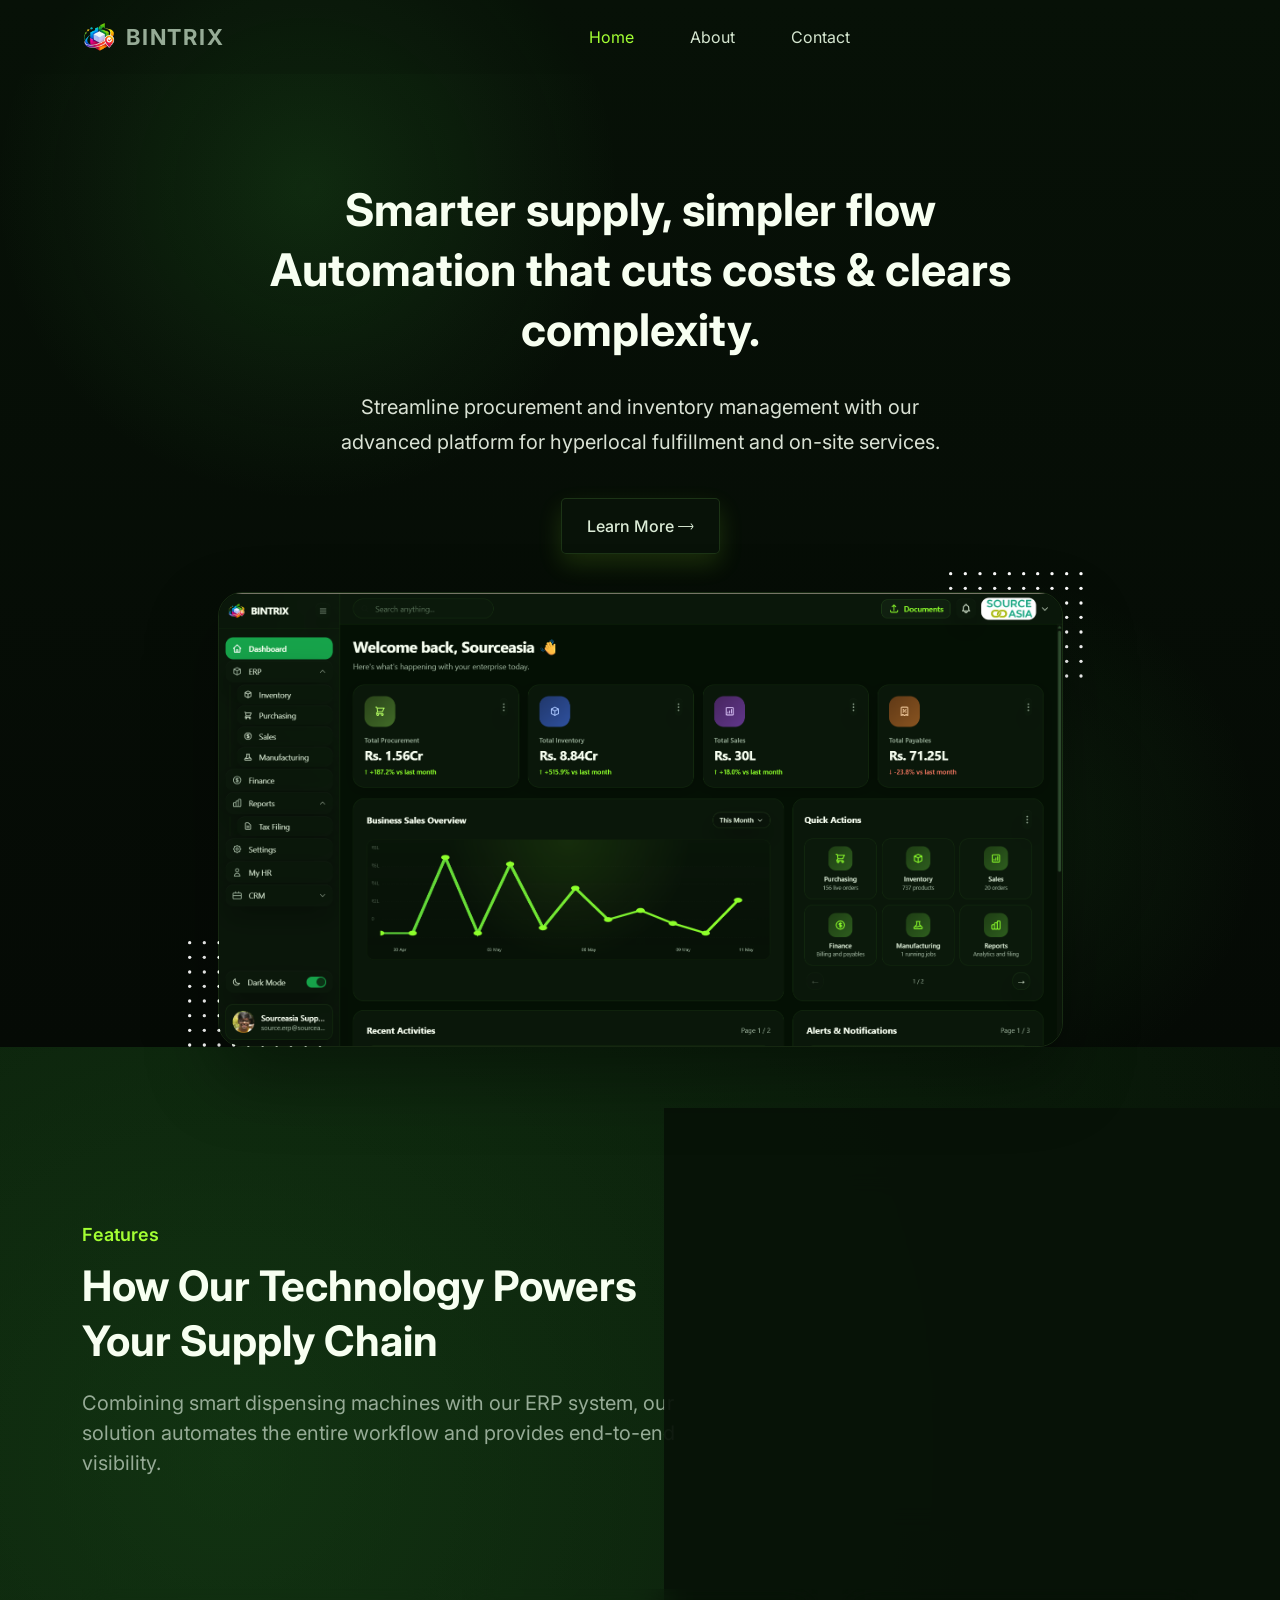
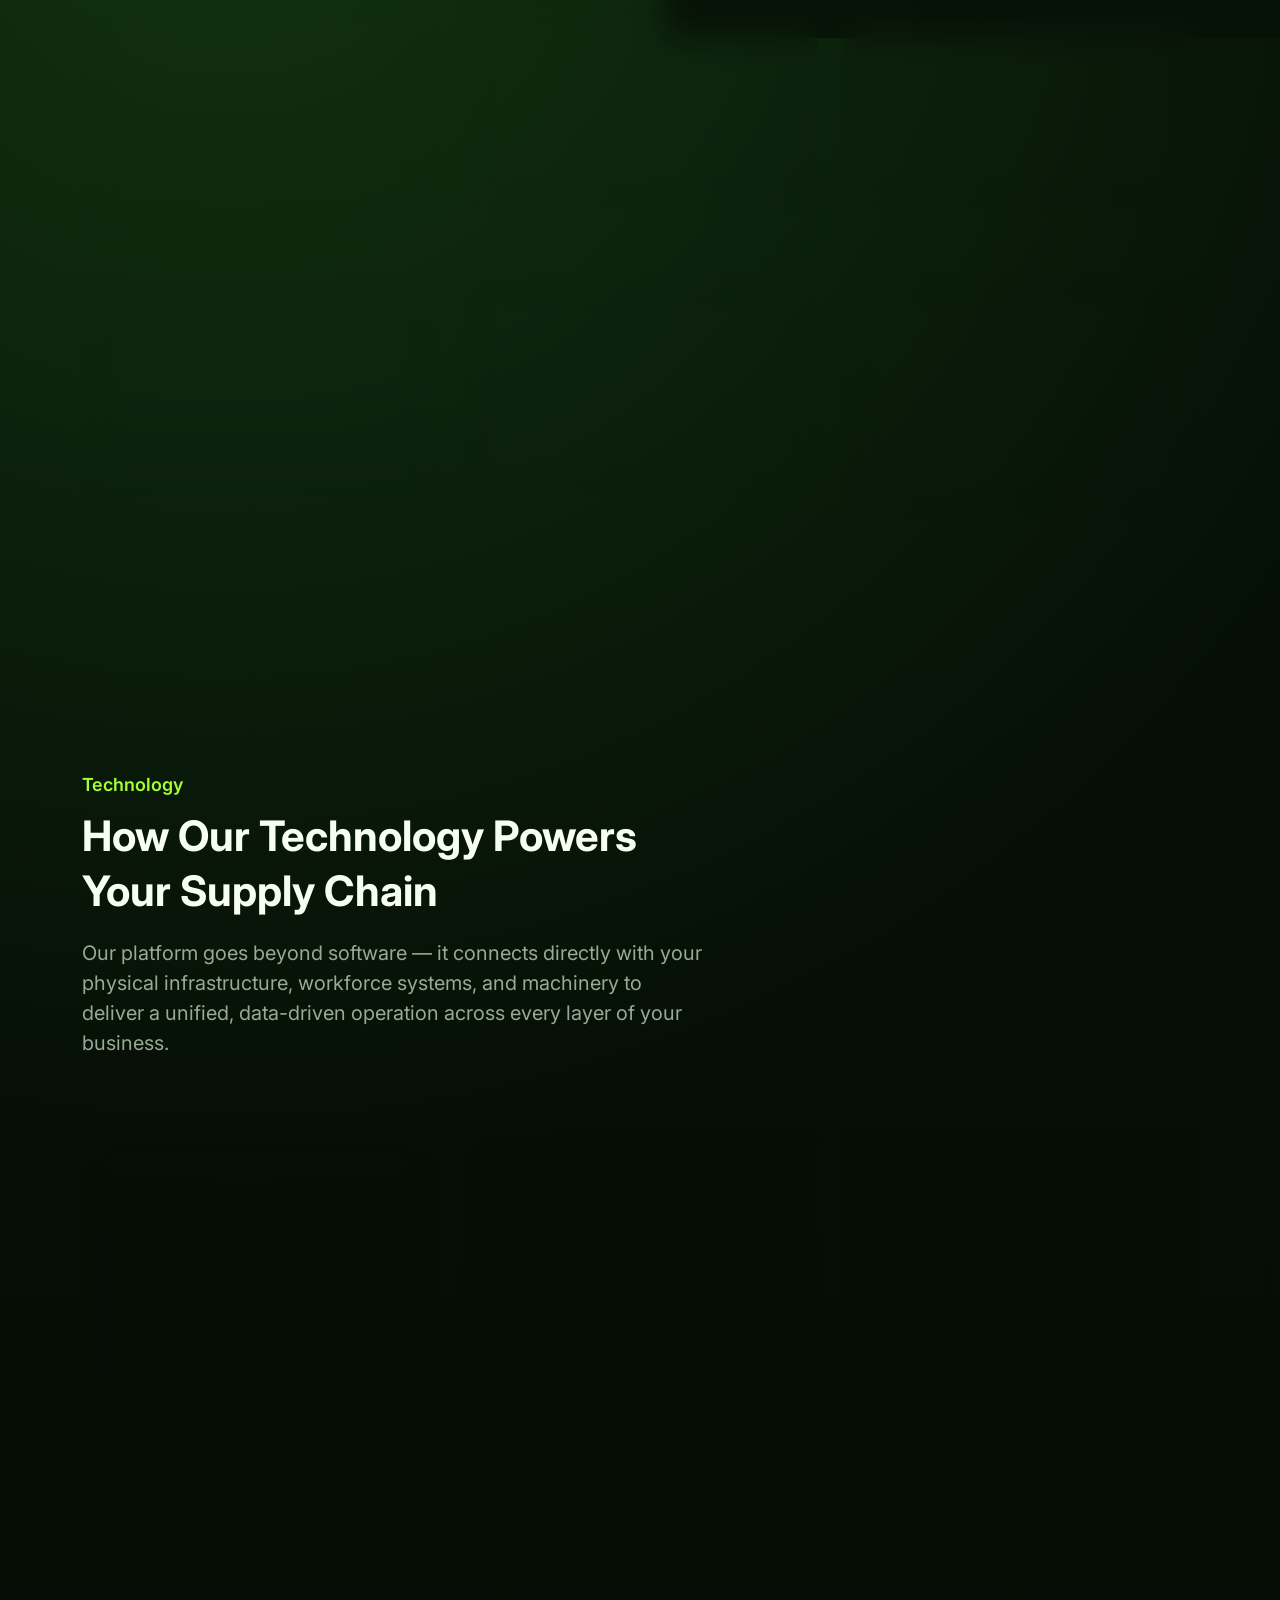
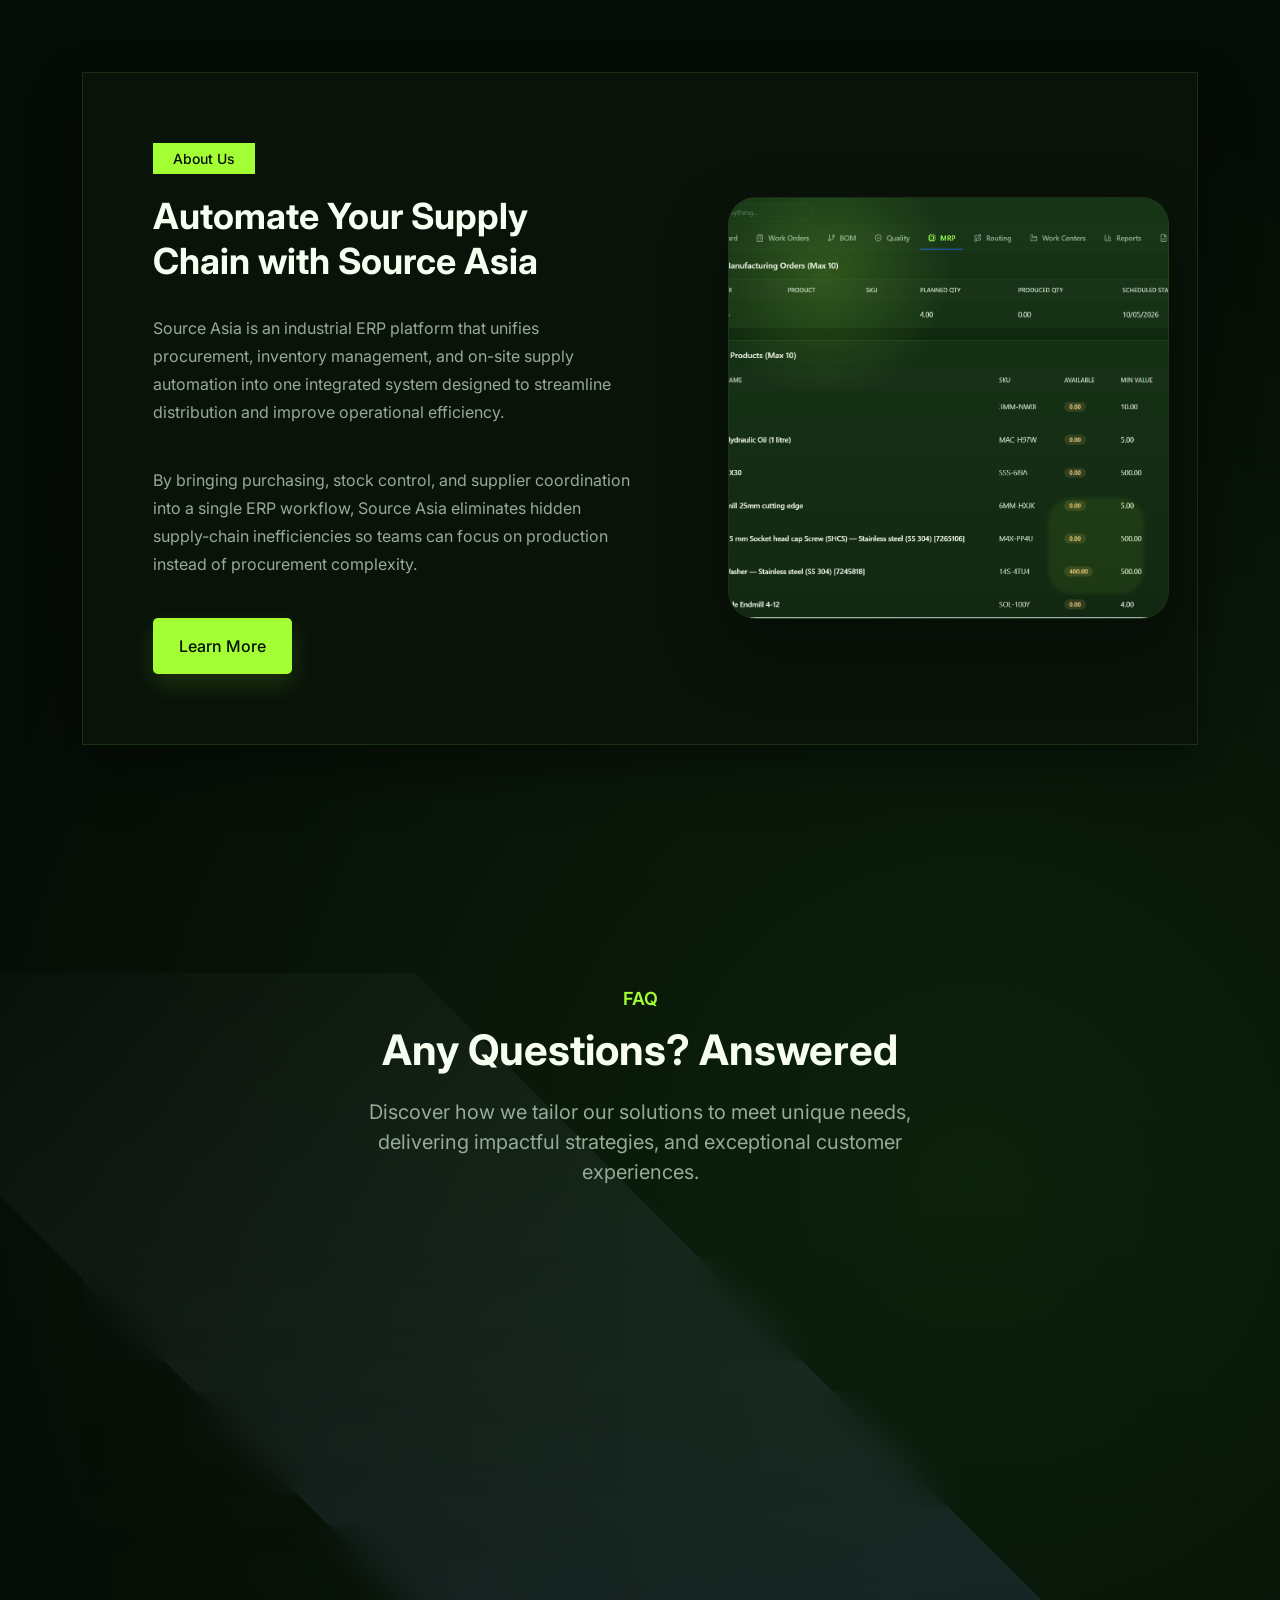
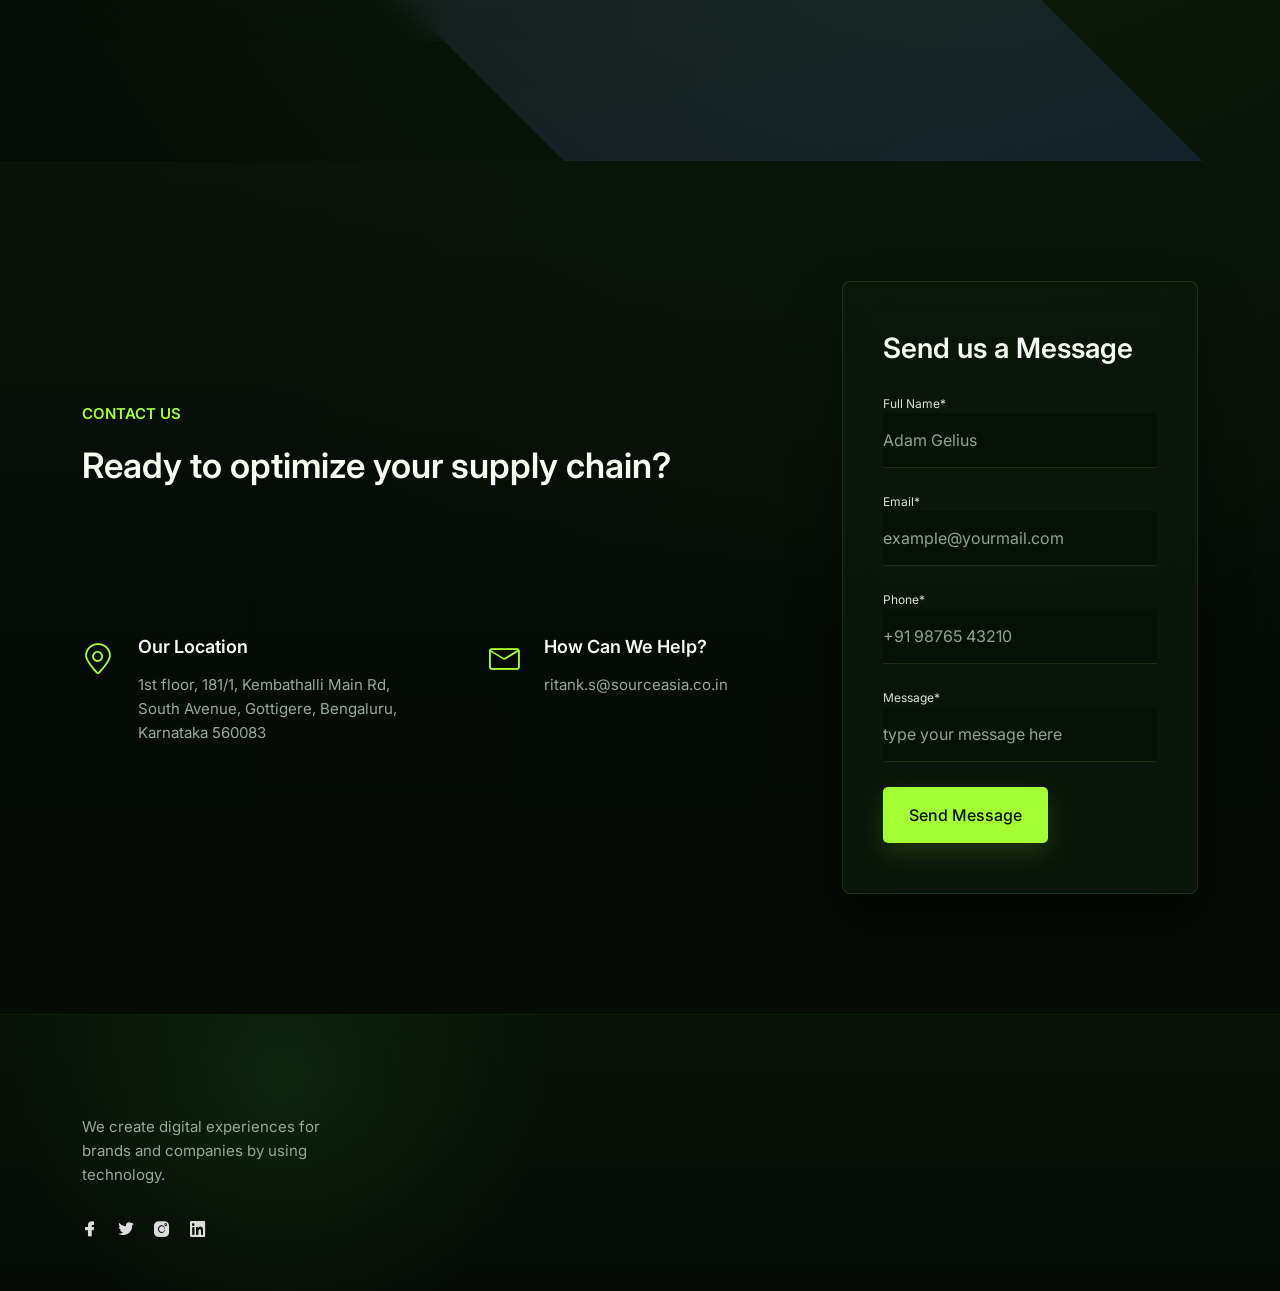
==== commit 7de15e29: "Fixes" ====
--- a/index.html
+++ b/index.html
@@ -150,7 +150,7 @@
               <ul class="ud-hero-buttons">
                
                 <li>
-                  <a href="https://sourceasia.co.in" rel="nofollow noopener" target="_blank" class="ud-main-btn ud-link-btn">
+                  <a href="https://sourceasia.co.in" rel="nofollow noopener" target="_blank" class="ud-main-btn ud-white-btn">
                     Learn More <i class="lni lni-arrow-right"></i>
                   </a>
                 </li>
@@ -364,7 +364,7 @@
     By bringing purchasing, stock control, and supplier coordination into a single ERP workflow, Source Asia
     eliminates hidden supply-chain inefficiencies so teams can focus on production instead of procurement complexity.
   </p>
-              <a href="https://bintrix.sourceasia.co.in" class="ud-main-btn">Learn More</a>
+              <a href="https://bintrix.sourceasia.co.in" class="ud-main-btn" target="_blank">Learn More</a>
             </div>
           </div>
           <div class="ud-about-image">
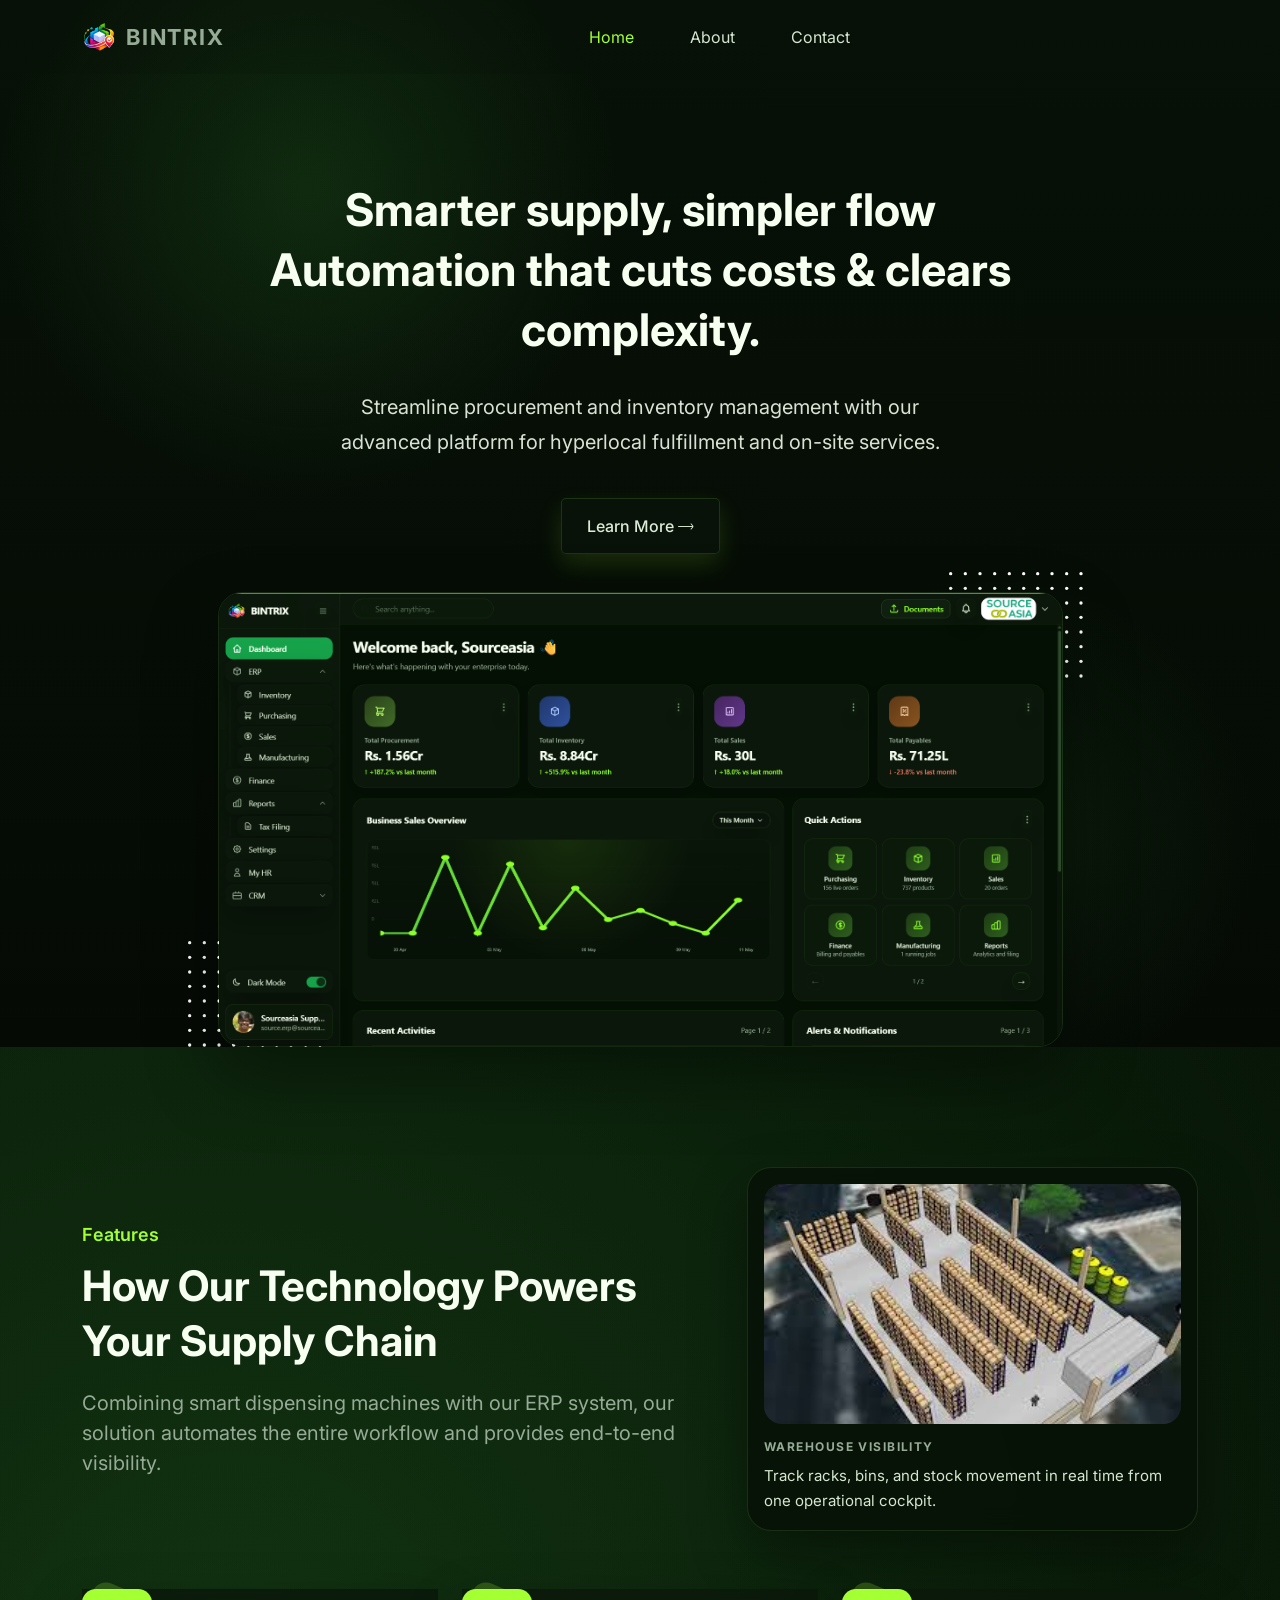
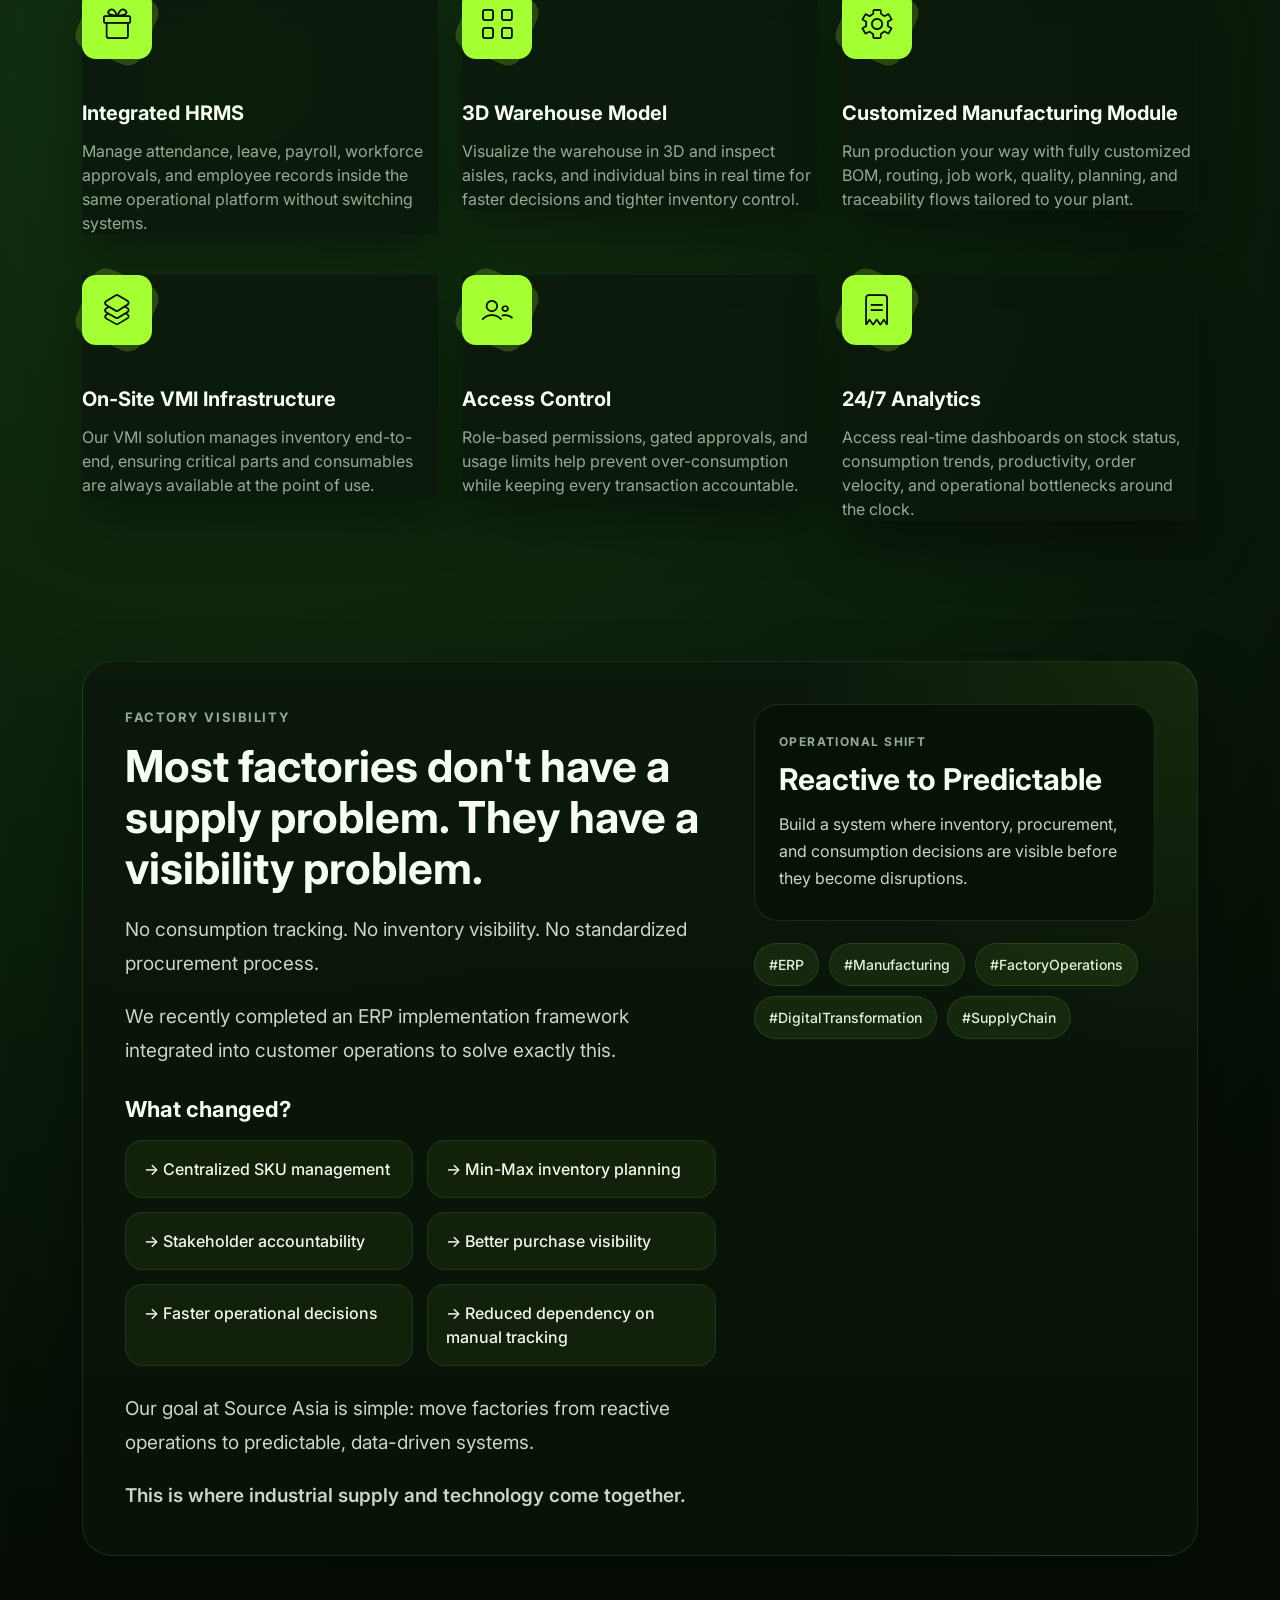
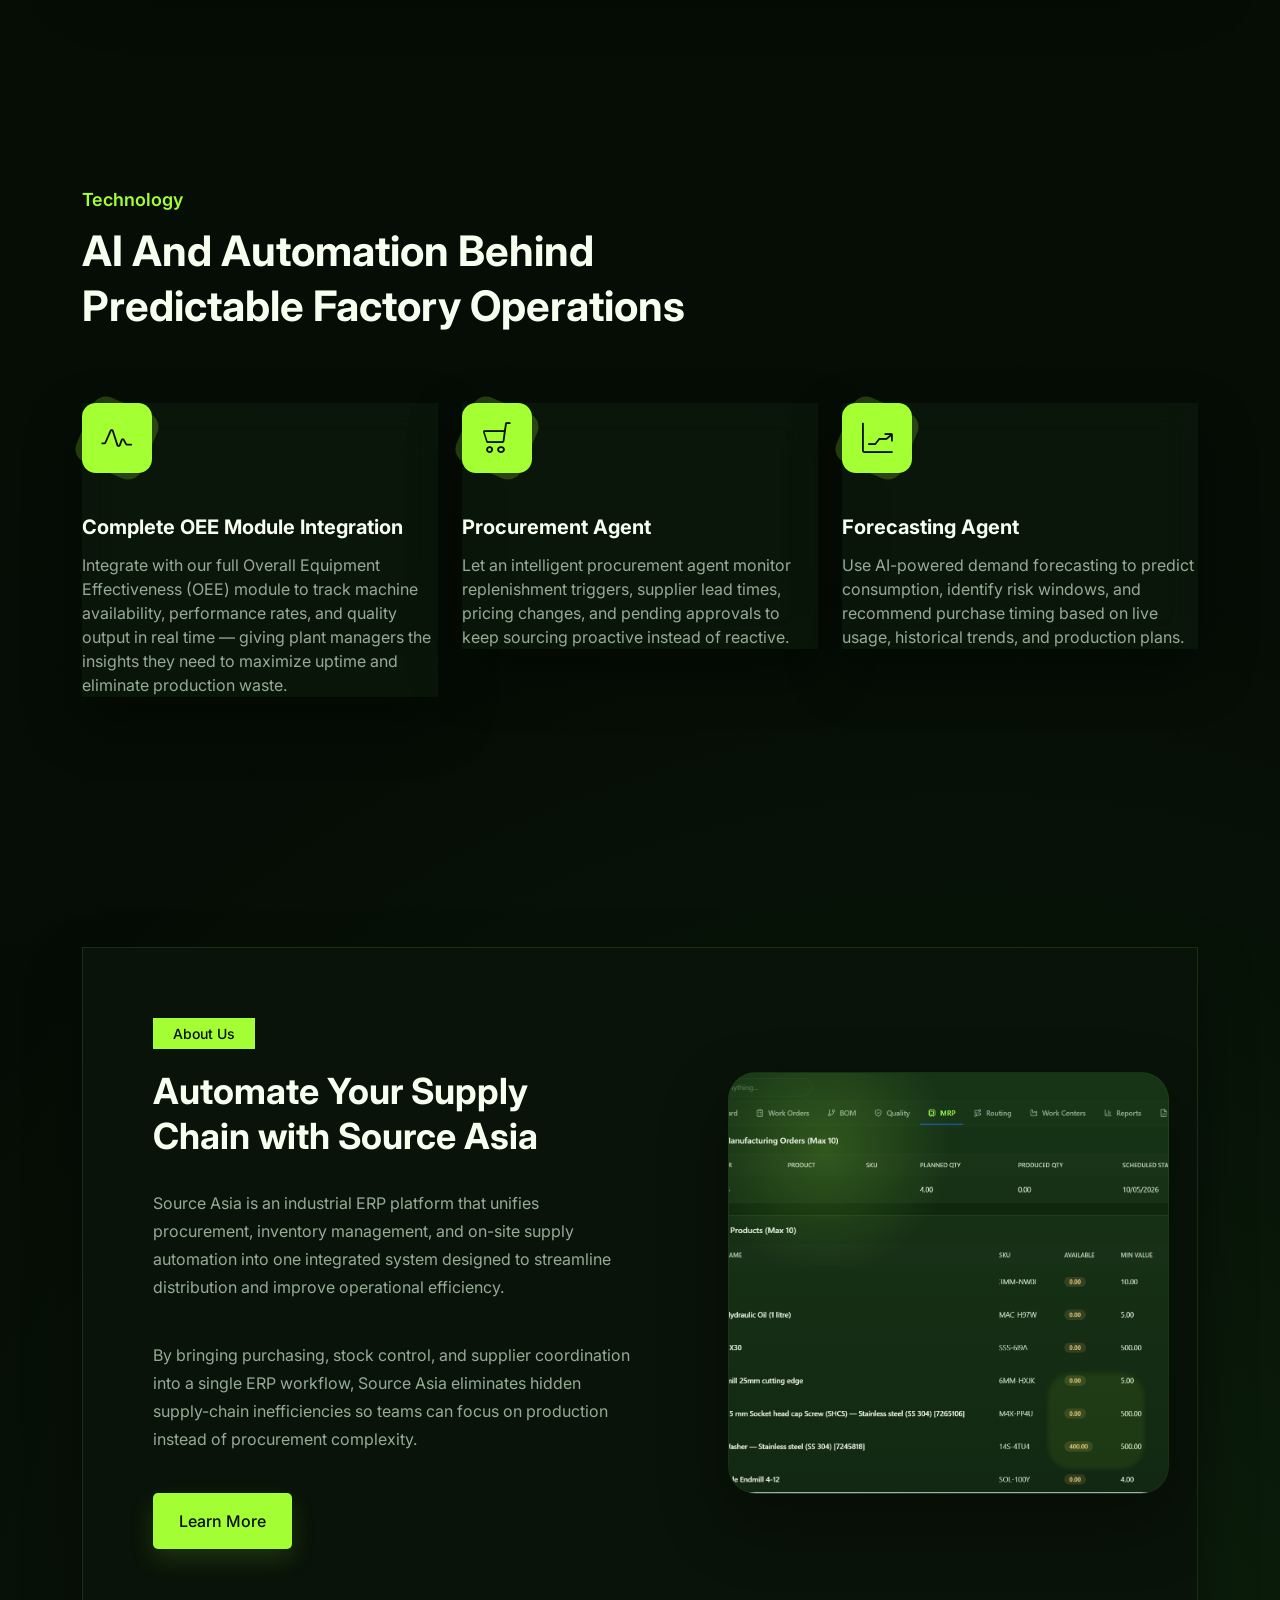
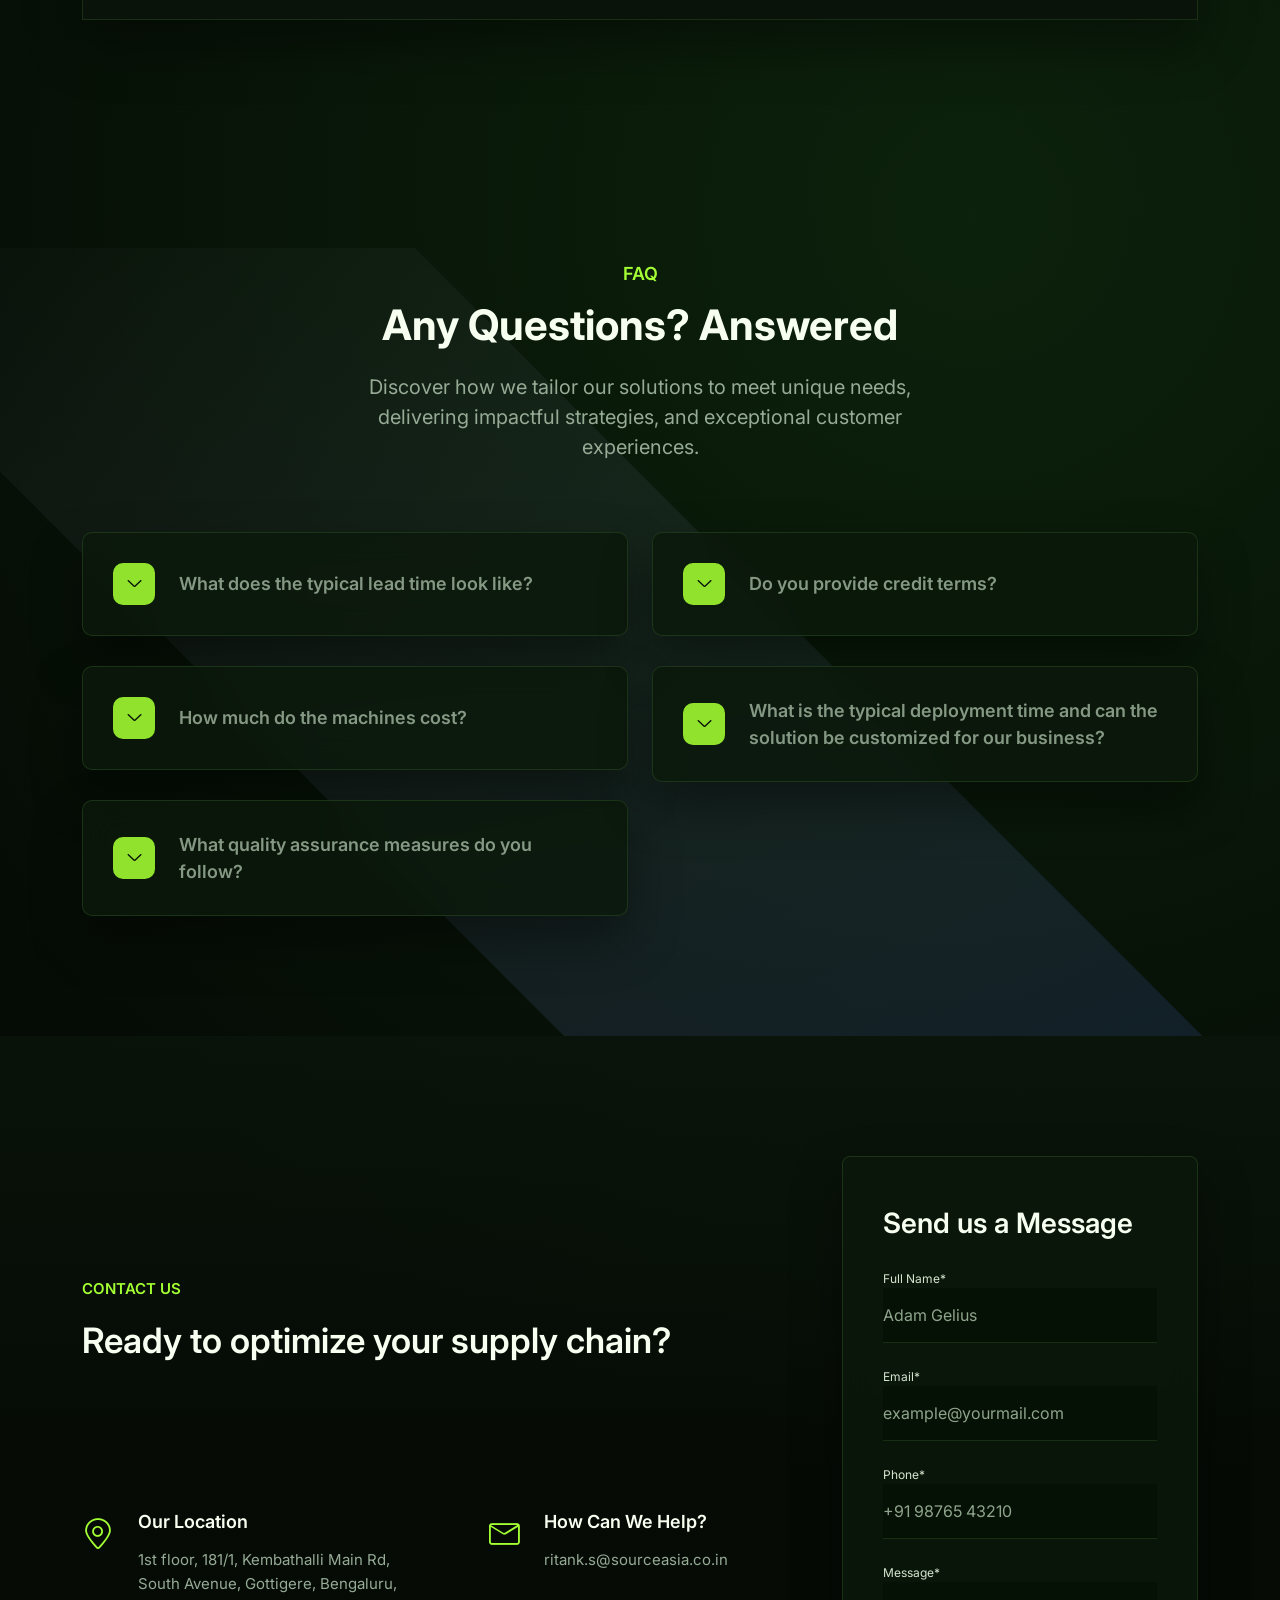
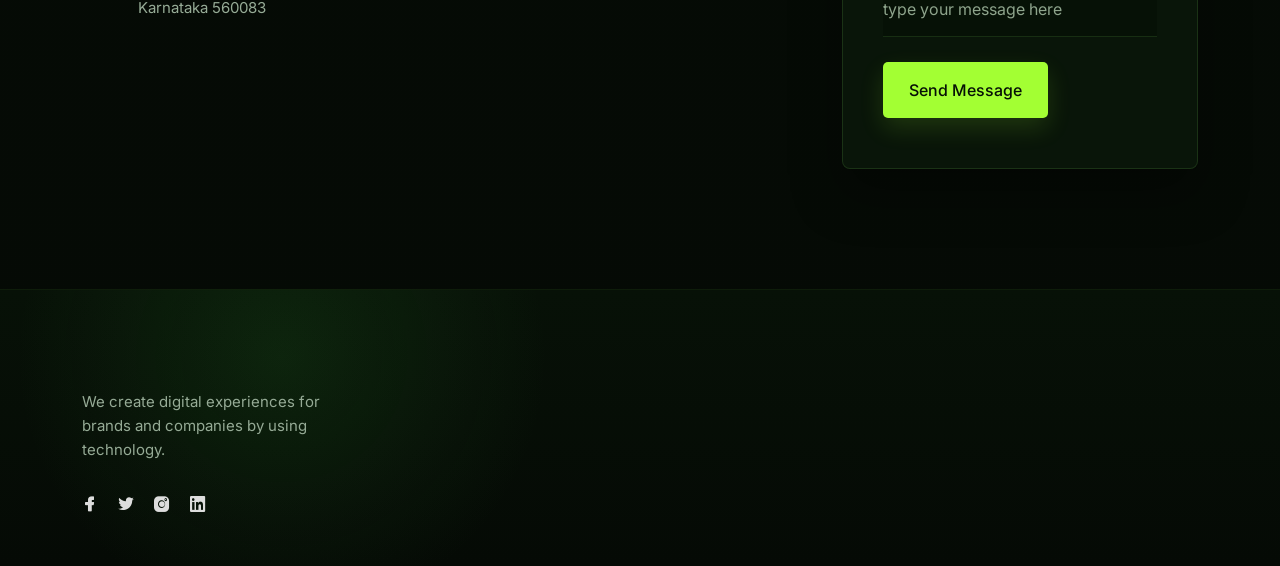
==== commit dd73be1e: "Fixes" ====
--- a/index.html
+++ b/index.html
@@ -288,6 +288,51 @@
       </div>
     </section>
     <!-- ====== Features End ====== -->
+    <!-- ====== Visibility Start ====== -->
+    <section class="ud-visibility-story">
+      <div class="container">
+        <div class="ud-visibility-shell wow fadeInUp" data-wow-delay=".15s">
+          <div class="row align-items-start">
+            <div class="col-lg-7">
+              <div class="ud-visibility-copy">
+                <span class="ud-visibility-eyebrow">Factory Visibility</span>
+                <h2>Most factories don't have a supply problem. They have a visibility problem.</h2>
+                <p>No consumption tracking. No inventory visibility. No standardized procurement process.</p>
+                <p>We recently completed an ERP implementation framework integrated into customer operations to solve exactly this.</p>
+                <h3>What changed?</h3>
+                <div class="ud-visibility-points">
+                  <span>&rarr; Centralized SKU management</span>
+                  <span>&rarr; Min-Max inventory planning</span>
+                  <span>&rarr; Stakeholder accountability</span>
+                  <span>&rarr; Better purchase visibility</span>
+                  <span>&rarr; Faster operational decisions</span>
+                  <span>&rarr; Reduced dependency on manual tracking</span>
+                </div>
+                <p>Our goal at Source Asia is simple: move factories from reactive operations to predictable, data-driven systems.</p>
+                <p class="ud-visibility-closing">This is where industrial supply and technology come together.</p>
+              </div>
+            </div>
+            <div class="col-lg-5">
+              <div class="ud-visibility-side">
+                <div class="ud-visibility-stat">
+                  <span>Operational Shift</span>
+                  <strong>Reactive to Predictable</strong>
+                  <p>Build a system where inventory, procurement, and consumption decisions are visible before they become disruptions.</p>
+                </div>
+                <div class="ud-visibility-tags">
+                  <span>#ERP</span>
+                  <span>#Manufacturing</span>
+                  <span>#FactoryOperations</span>
+                  <span>#DigitalTransformation</span>
+                  <span>#SupplyChain</span>
+                </div>
+              </div>
+            </div>
+          </div>
+        </div>
+      </div>
+    </section>
+    <!-- ====== Visibility End ====== -->
 
     <!-- ====== Technology Start ====== -->
     <section class="ud-features ud-technology-section">
@@ -296,10 +341,7 @@
           <div class="col-lg-12">
             <div class="ud-section-title">
               <span>Technology</span>
-              <h2>How Our Technology Powers Your Supply Chain</h2>
-              <p>
-                Our platform goes beyond software — it connects directly with your physical infrastructure, workforce systems, and machinery to deliver a unified, data-driven operation across every layer of your business.
-              </p>
+              <h2>AI and Automation Behind Predictable Factory Operations</h2>
             </div>
           </div>
         </div>
@@ -1028,3 +1070,6 @@
 </html>
 
 
+
+
+
--- a/assets/css/ud-styles.css
+++ b/assets/css/ud-styles.css
@@ -2838,6 +2838,131 @@
   line-height: 1.65;
 }
 
+.ud-visibility-story {
+  padding: 10px 0 110px;
+}
+
+.ud-visibility-shell {
+  padding: 42px;
+  border-radius: 30px;
+  background:
+    radial-gradient(circle at top right, rgba(163, 255, 51, 0.08), transparent 28%),
+    linear-gradient(180deg, rgba(11, 24, 11, 0.96) 0%, rgba(8, 19, 8, 0.98) 100%);
+  border: 1px solid rgba(151, 255, 109, 0.12);
+  box-shadow: 0 28px 65px rgba(0, 0, 0, 0.34);
+}
+
+.ud-visibility-eyebrow {
+  display: inline-block;
+  margin-bottom: 14px;
+  color: #a3ff33;
+  font-size: 13px;
+  font-weight: 700;
+  letter-spacing: 0.12em;
+  text-transform: uppercase;
+}
+
+.ud-visibility-copy h2 {
+  margin-bottom: 20px;
+  color: #f7fff1;
+  font-size: 44px;
+  line-height: 1.15;
+}
+
+.ud-visibility-copy p {
+  max-width: 720px;
+  margin-bottom: 18px;
+  color: #c8d8c3 !important;
+  font-size: 19px;
+  line-height: 1.8;
+}
+
+.ud-visibility-copy h3 {
+  margin: 28px 0 18px;
+  color: #f7fff1;
+  font-size: 22px;
+}
+
+.ud-visibility-points {
+  display: grid;
+  grid-template-columns: repeat(2, minmax(0, 1fr));
+  gap: 14px;
+  margin-bottom: 26px;
+}
+
+.ud-visibility-points span {
+  display: block;
+  padding: 16px 18px;
+  border-radius: 18px;
+  background: rgba(163, 255, 51, 0.06);
+  border: 1px solid rgba(151, 255, 109, 0.1);
+  color: #f1f8ee !important;
+  font-size: 16px;
+  font-weight: 500;
+  line-height: 1.5;
+}
+
+.ud-visibility-closing {
+  margin-bottom: 0 !important;
+  color: #f7fff1 !important;
+  font-weight: 600;
+}
+
+.ud-visibility-side {
+  padding-left: 14px;
+}
+
+.ud-visibility-stat {
+  margin-bottom: 22px;
+  padding: 28px 24px;
+  border-radius: 24px;
+  background: rgba(7, 18, 7, 0.9);
+  border: 1px solid rgba(151, 255, 109, 0.12);
+}
+
+.ud-visibility-stat span {
+  display: block;
+  margin-bottom: 10px;
+  color: #a3ff33;
+  font-size: 12px;
+  font-weight: 700;
+  letter-spacing: 0.12em;
+  text-transform: uppercase;
+}
+
+.ud-visibility-stat strong {
+  display: block;
+  margin-bottom: 14px;
+  color: #f7fff1;
+  font-size: 30px;
+  line-height: 1.2;
+}
+
+.ud-visibility-stat p {
+  margin: 0;
+  color: #c8d8c3 !important;
+  font-size: 16px;
+  line-height: 1.7;
+}
+
+.ud-visibility-tags {
+  display: flex;
+  flex-wrap: wrap;
+  gap: 10px;
+}
+
+.ud-visibility-tags span {
+  display: inline-flex;
+  align-items: center;
+  padding: 10px 14px;
+  border-radius: 999px;
+  background: rgba(163, 255, 51, 0.08);
+  border: 1px solid rgba(151, 255, 109, 0.12);
+  color: #dff0da !important;
+  font-size: 14px;
+  font-weight: 500;
+}
+
 .hero-warehouse-image {
   display: block;
   width: 100%;
@@ -2914,6 +3039,19 @@
     margin: 0 0 28px;
   }
 
+  .ud-visibility-shell {
+    padding: 30px;
+  }
+
+  .ud-visibility-copy h2 {
+    font-size: 36px;
+  }
+
+  .ud-visibility-side {
+    padding-left: 0;
+    margin-top: 24px;
+  }
+
   .ud-about-image {
     padding: 0 28px 28px;
   }
@@ -2938,6 +3076,36 @@
 
   .features-warehouse-image {
     height: 190px;
+  }
+
+  .ud-visibility-story {
+    padding: 0 0 80px;
+  }
+
+  .ud-visibility-shell {
+    padding: 22px;
+    border-radius: 24px;
+  }
+
+  .ud-visibility-copy h2 {
+    font-size: 28px;
+  }
+
+  .ud-visibility-copy p {
+    font-size: 16px;
+    line-height: 1.7;
+  }
+
+  .ud-visibility-points {
+    grid-template-columns: 1fr;
+  }
+
+  .ud-visibility-stat {
+    padding: 22px 18px;
+  }
+
+  .ud-visibility-stat strong {
+    font-size: 24px;
   }
 
   .ud-about-image {
